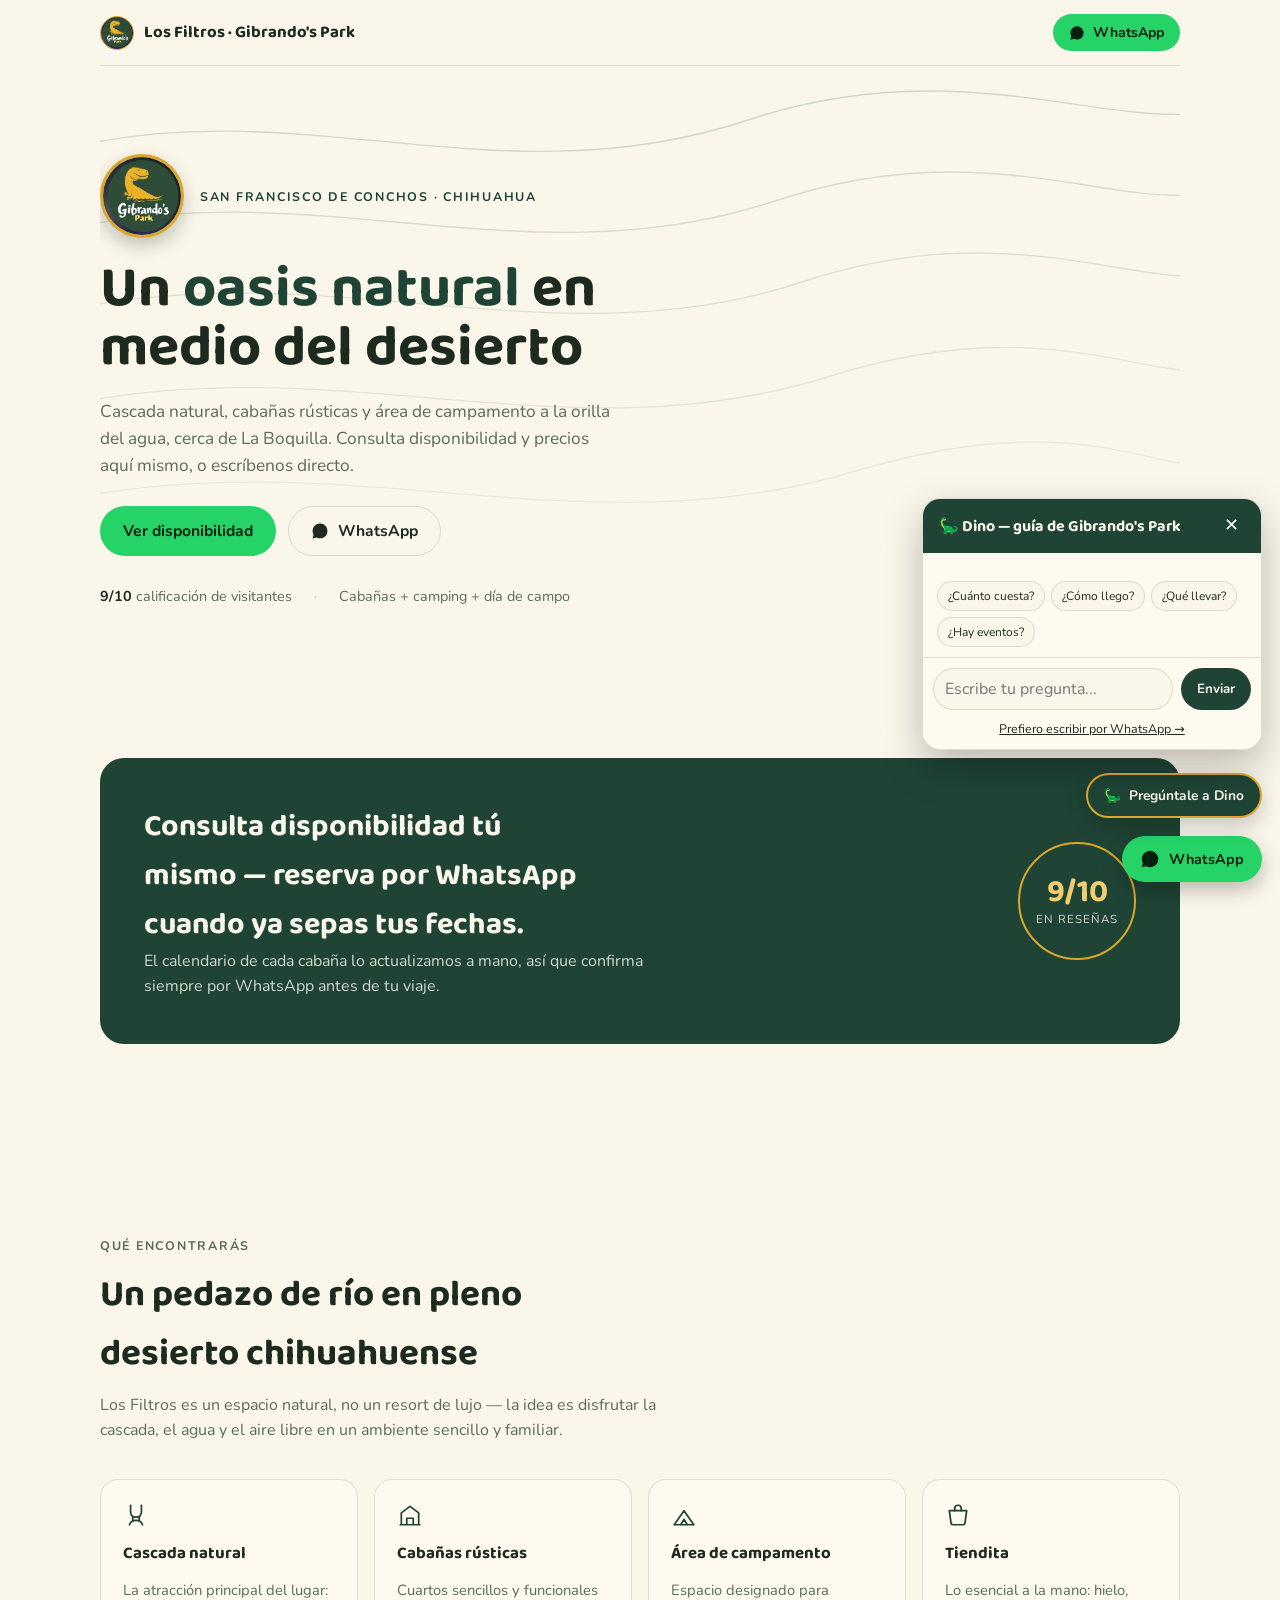
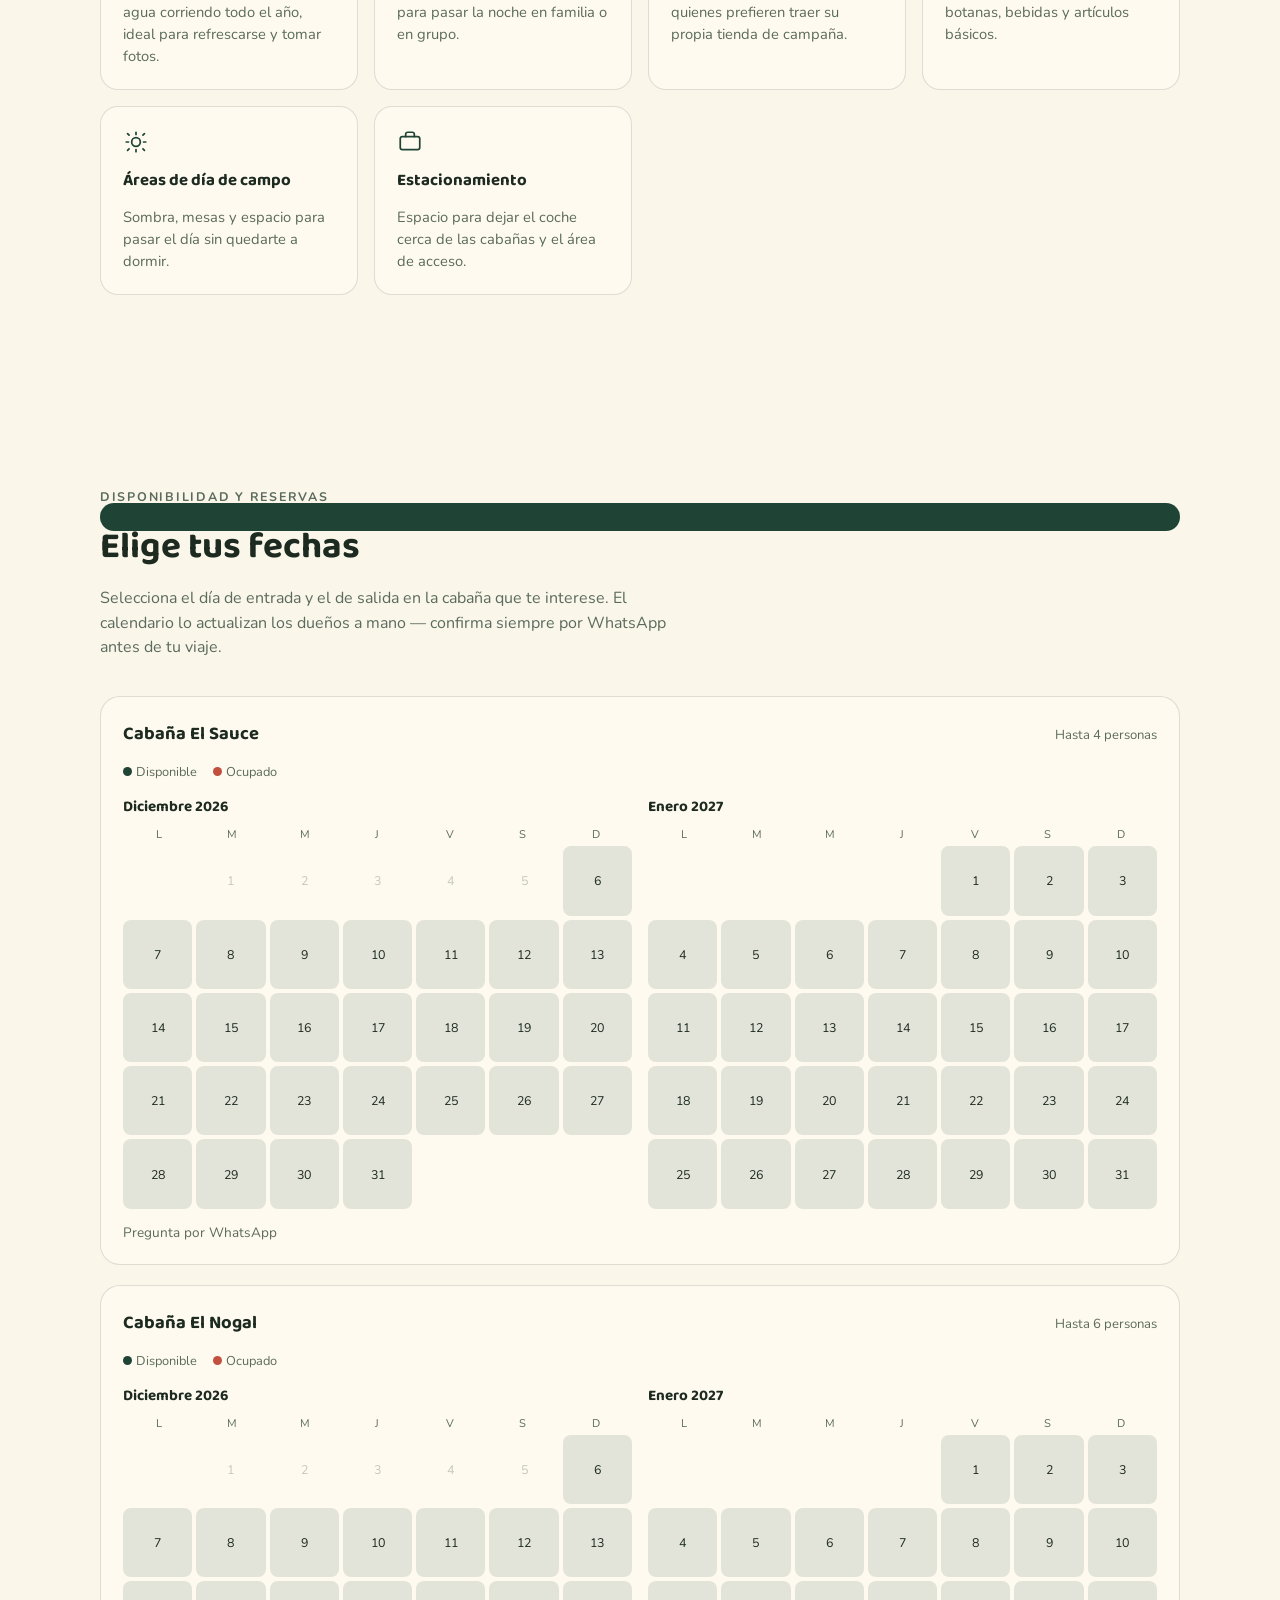
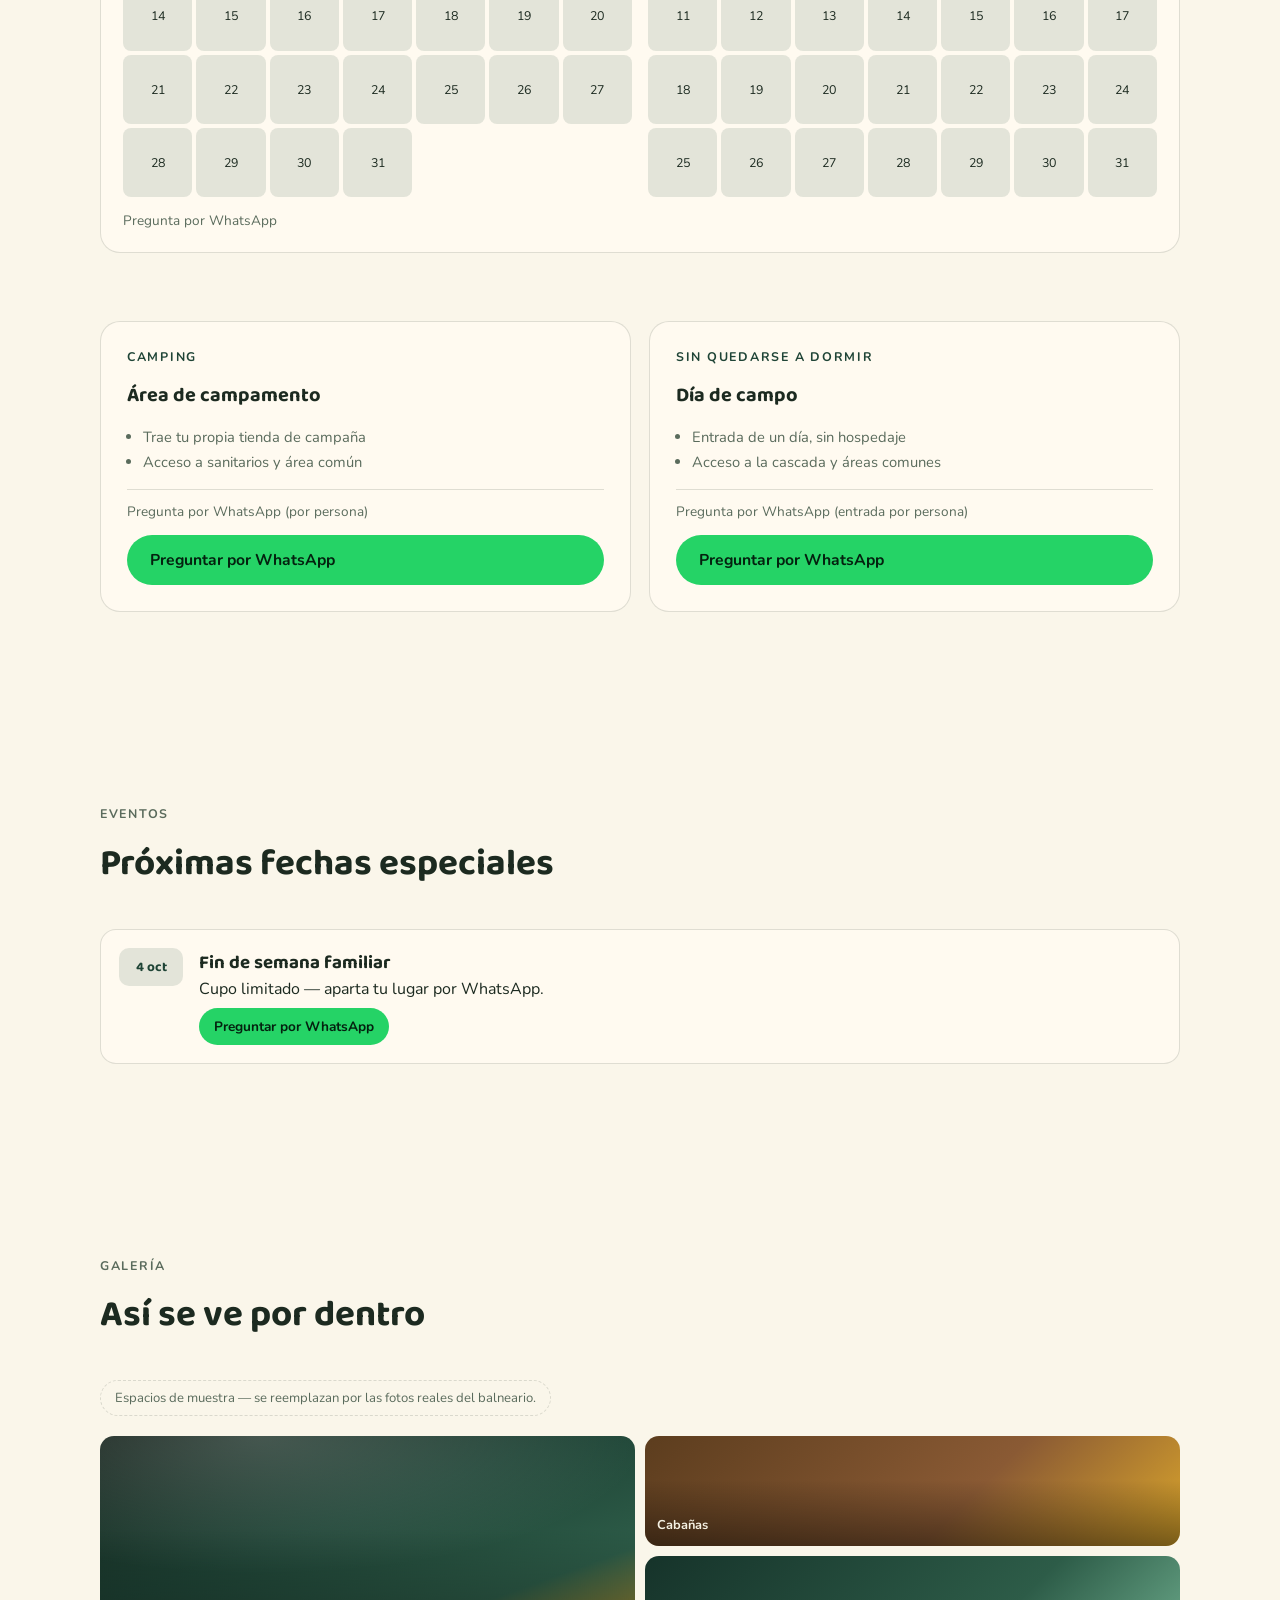
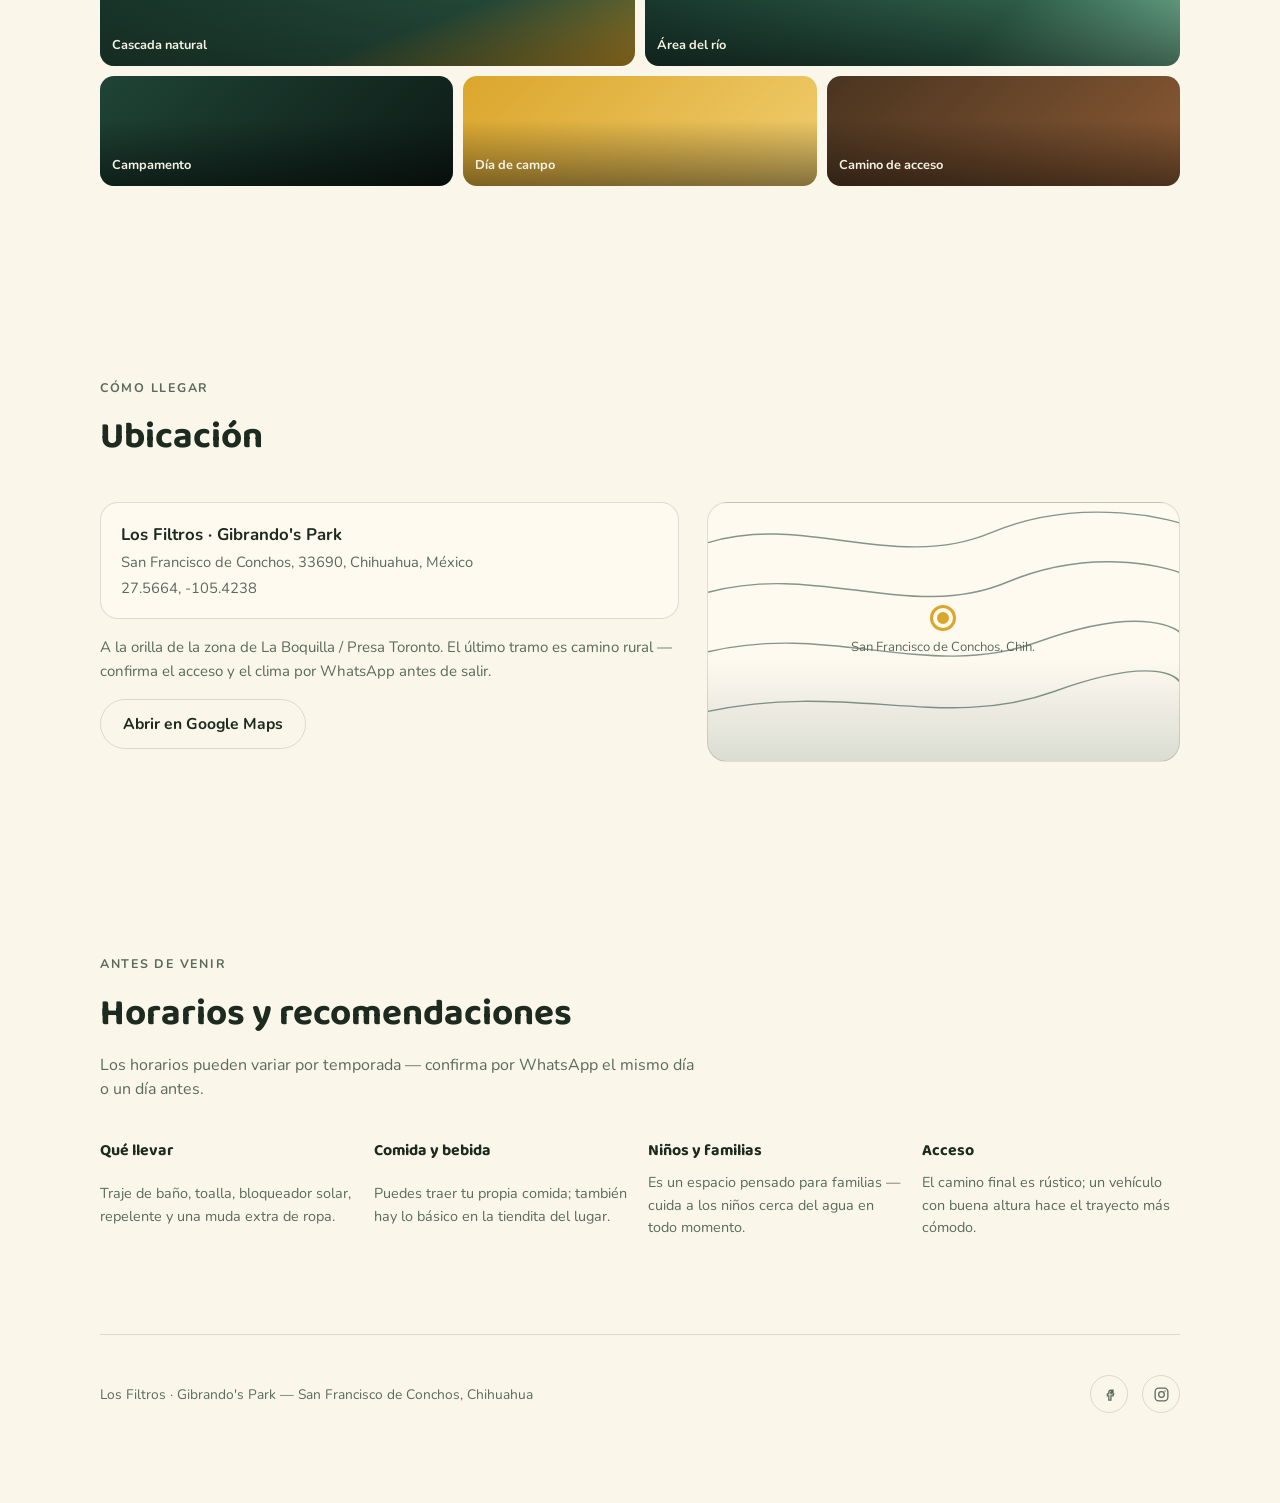
==== index.html @ 577d04b2 "Sitio inicial: landing, disponibilidad por calendario, precios/eventos editables y asistente Dino Co" ====
<!doctype html>
<html lang="es">
<head>
<meta charset="utf-8">
<meta name="viewport" content="width=device-width, initial-scale=1">
<title>Los Filtros Gibrando's Park</title>
<meta name="description" content="Cascada natural, cabañas y camping en San Francisco de Conchos, Chihuahua. Consulta disponibilidad y reserva por WhatsApp.">
<link rel="preconnect" href="https://fonts.googleapis.com">
<link rel="preconnect" href="https://fonts.gstatic.com" crossorigin>
<link rel="stylesheet" href="https://fonts.googleapis.com/css2?family=Baloo+2:wght@500;600;700;800&family=Nunito:ital,wght@0,400;0,500;0,600;0,700;0,800;1,500&display=swap">
<link rel="stylesheet" href="styles.css">
<link rel="icon" href="logo.png">
</head>
<body>

<nav class="nav container">
  <div class="brand">
    <img class="brand-logo" src="logo.png" alt="Gibrando's Park" width="34" height="34">
    Los Filtros · Gibrando's Park
  </div>
  <a class="nav-cta" target="_blank" rel="noopener" data-whats-default="Hola, vi su página y quiero información sobre Los Filtros Gibrando's Park." href="#">
    <svg width="16" height="16" viewBox="0 0 24 24" fill="currentColor"><path d="M12.04 2C6.58 2 2.13 6.45 2.13 11.91c0 1.75.46 3.39 1.26 4.81L2 22l5.42-1.36a9.9 9.9 0 0 0 4.62 1.14h.01c5.46 0 9.9-4.45 9.9-9.91C21.96 6.45 17.5 2 12.04 2z"/></svg>
    WhatsApp
  </a>
</nav>

<header class="hero container">
  <svg class="topo" viewBox="0 0 800 420" preserveAspectRatio="none">
    <g fill="none" stroke="var(--accent)" stroke-width="1">
      <path d="M-20 60 C 150 20, 300 100, 480 40 S 780 70, 860 20" opacity=".35"/>
      <path d="M-20 120 C 160 80, 320 160, 500 100 S 780 130, 860 80" opacity=".3"/>
      <path d="M-20 180 C 170 140, 340 220, 520 160 S 800 190, 860 140" opacity=".25"/>
      <path d="M-20 250 C 180 210, 350 290, 540 230 S 800 260, 860 210" opacity=".2"/>
      <path d="M-20 320 C 190 280, 360 360, 560 300 S 800 330, 860 280" opacity=".15"/>
    </g>
  </svg>
  <div class="hero-inner">
    <div class="hero-top">
      <img class="hero-logo" src="logo.png" alt="Logo de Gibrando's Park" width="84" height="84">
      <p class="eyebrow">San Francisco de Conchos · Chihuahua</p>
    </div>
    <h1>Un <em>oasis natural</em> en medio del desierto</h1>
    <p class="lede">Cascada natural, cabañas rústicas y área de campamento a la orilla del agua, cerca de La Boquilla. Consulta disponibilidad y precios aquí mismo, o escríbenos directo.</p>
    <div class="hero-actions">
      <a class="btn btn-whats" href="#hospedaje">Ver disponibilidad</a>
      <a class="btn btn-ghost" target="_blank" rel="noopener" data-whats-default="Hola, vi su página y quiero información sobre Los Filtros Gibrando's Park." href="#">
        <svg width="18" height="18" viewBox="0 0 24 24" fill="currentColor"><path d="M12.04 2C6.58 2 2.13 6.45 2.13 11.91c0 1.75.46 3.39 1.26 4.81L2 22l5.42-1.36a9.9 9.9 0 0 0 4.62 1.14h.01c5.46 0 9.9-4.45 9.9-9.91C21.96 6.45 17.5 2 12.04 2z"/></svg>
        WhatsApp
      </a>
    </div>
    <div class="stat-row">
      <span><b>9/10</b> calificación de visitantes</span>
      <span class="stat-dot">·</span>
      <span>Cabañas + camping + día de campo</span>
    </div>
  </div>
</header>

<section class="container" data-reveal>
  <div class="band">
    <div>
      <h2>Consulta disponibilidad tú mismo — reserva por WhatsApp cuando ya sepas tus fechas.</h2>
      <p>El calendario de cada cabaña lo actualizamos a mano, así que confirma siempre por WhatsApp antes de tu viaje.</p>
    </div>
    <div class="band-badge"><div><b>9/10</b><br><span>en reseñas</span></div></div>
  </div>
</section>

<section class="container" id="que-hay" data-reveal>
  <div class="sec-head">
    <p class="eyebrow">Qué encontrarás</p>
    <h2>Un pedazo de río en pleno desierto chihuahuense</h2>
    <p>Los Filtros es un espacio natural, no un resort de lujo — la idea es disfrutar la cascada, el agua y el aire libre en un ambiente sencillo y familiar.</p>
  </div>
  <div class="grid-cards">
    <div class="card"><svg width="26" height="26" viewBox="0 0 24 24" fill="none" stroke="currentColor" stroke-width="1.6" stroke-linecap="round" stroke-linejoin="round"><path d="M7 3v6c0 3 2 5 5 5s5-2 5-5V3"/><path d="M9 14v3M15 14v3M6 21c1-3 3-4 6-4s5 1 6 4"/></svg><h3>Cascada natural</h3><p>La atracción principal del lugar: agua corriendo todo el año, ideal para refrescarse y tomar fotos.</p></div>
    <div class="card"><svg width="26" height="26" viewBox="0 0 24 24" fill="none" stroke="currentColor" stroke-width="1.6" stroke-linecap="round" stroke-linejoin="round"><path d="M3 21h18M4 21V10l8-6 8 6v11M9 21v-6h6v6"/></svg><h3>Cabañas rústicas</h3><p>Cuartos sencillos y funcionales para pasar la noche en familia o en grupo.</p></div>
    <div class="card"><svg width="26" height="26" viewBox="0 0 24 24" fill="none" stroke="currentColor" stroke-width="1.6" stroke-linecap="round" stroke-linejoin="round"><path d="M3 21l9-13 9 13M3 21h18M9 21l3-5 3 5"/></svg><h3>Área de campamento</h3><p>Espacio designado para quienes prefieren traer su propia tienda de campaña.</p></div>
    <div class="card"><svg width="26" height="26" viewBox="0 0 24 24" fill="none" stroke="currentColor" stroke-width="1.6" stroke-linecap="round" stroke-linejoin="round"><path d="M4 8h16l-1.5 11a2 2 0 0 1-2 2H7.5a2 2 0 0 1-2-2L4 8Z"/><path d="M9 8V6a3 3 0 0 1 6 0v2"/></svg><h3>Tiendita</h3><p>Lo esencial a la mano: hielo, botanas, bebidas y artículos básicos.</p></div>
    <div class="card"><svg width="26" height="26" viewBox="0 0 24 24" fill="none" stroke="currentColor" stroke-width="1.6" stroke-linecap="round" stroke-linejoin="round"><circle cx="12" cy="12" r="4"/><path d="M12 3v2M12 19v2M4.2 4.2l1.4 1.4M18.4 18.4l1.4 1.4M3 12h2M19 12h2M4.2 19.8l1.4-1.4M18.4 5.6l1.4-1.4"/></svg><h3>Áreas de día de campo</h3><p>Sombra, mesas y espacio para pasar el día sin quedarte a dormir.</p></div>
    <div class="card"><svg width="26" height="26" viewBox="0 0 24 24" fill="none" stroke="currentColor" stroke-width="1.6" stroke-linecap="round" stroke-linejoin="round"><rect x="3" y="7" width="18" height="12" rx="2"/><path d="M8 7V5a2 2 0 0 1 2-2h4a2 2 0 0 1 2 2v2"/></svg><h3>Estacionamiento</h3><p>Espacio para dejar el coche cerca de las cabañas y el área de acceso.</p></div>
  </div>
</section>

<section class="container" id="hospedaje" data-reveal>
  <div class="sec-head">
    <p class="eyebrow">Disponibilidad y reservas</p>
    <h2>Elige tus fechas</h2>
    <p>Selecciona el día de entrada y el de salida en la cabaña que te interese. El calendario lo actualizan los dueños a mano — confirma siempre por WhatsApp antes de tu viaje.</p>
  </div>
  <div class="cabins-grid" id="cabins-root"><p class="events-empty">Cargando disponibilidad…</p></div>
  <div class="selection-bar" id="selection-bar" hidden></div>
  <div class="plans" style="margin-top:24px">
    <div class="plan">
      <p class="eyebrow">Camping</p><h3>Área de campamento</h3>
      <ul><li>Trae tu propia tienda de campaña</li><li>Acceso a sanitarios y área común</li></ul>
      <p class="price-note" id="camping-price">Pregunta por WhatsApp</p>
      <a class="btn btn-whats" id="camping-whats" target="_blank" rel="noopener" href="#">Preguntar por WhatsApp</a>
    </div>
    <div class="plan">
      <p class="eyebrow">Sin quedarse a dormir</p><h3>Día de campo</h3>
      <ul><li>Entrada de un día, sin hospedaje</li><li>Acceso a la cascada y áreas comunes</li></ul>
      <p class="price-note" id="dia-price">Pregunta por WhatsApp</p>
      <a class="btn btn-whats" id="dia-whats" target="_blank" rel="noopener" href="#">Preguntar por WhatsApp</a>
    </div>
  </div>
</section>

<section class="container" id="eventos" data-reveal>
  <div class="sec-head"><p class="eyebrow">Eventos</p><h2>Próximas fechas especiales</h2></div>
  <div class="events-list" id="events-root"></div>
</section>

<section class="container" id="galeria" data-reveal>
  <div class="sec-head"><p class="eyebrow">Galería</p><h2>Así se ve por dentro</h2></div>
  <p class="gallery-note">Espacios de muestra — se reemplazan por las fotos reales del balneario.</p>
  <div class="gallery">
    <div class="tile g1"><span>Cascada natural</span></div>
    <div class="tile g2"><span>Cabañas</span></div>
    <div class="tile g3"><span>Área del río</span></div>
    <div class="tile g4"><span>Campamento</span></div>
    <div class="tile g5"><span>Día de campo</span></div>
    <div class="tile g6"><span>Camino de acceso</span></div>
  </div>
</section>

<section class="container" id="llegar" data-reveal>
  <div class="sec-head"><p class="eyebrow">Cómo llegar</p><h2>Ubicación</h2></div>
  <div class="llegar">
    <div class="llegar-info">
      <div class="addr">
        <b>Los Filtros · Gibrando's Park</b>
        <span>San Francisco de Conchos, 33690, Chihuahua, México</span>
        <span>27.5664, -105.4238</span>
      </div>
      <p style="color:var(--ink-soft); line-height:1.6; font-size:.94rem;">A la orilla de la zona de La Boquilla / Presa Toronto. El último tramo es camino rural — confirma el acceso y el clima por WhatsApp antes de salir.</p>
      <a class="btn btn-ghost" style="justify-self:start;" target="_blank" rel="noopener" href="https://www.google.com/maps/place/Los+Filtros+Gibrando's+Park/@27.5664262,-105.4263572,17z/data=!3m1!4b1!4m6!3m5!1s0x8694c77ac877fc2d:0x63804036c4ee2f8c!8m2!3d27.5664215!4d-105.4237823">Abrir en Google Maps</a>
    </div>
    <div class="map-frame">
      <svg viewBox="0 0 300 260" preserveAspectRatio="none"><g fill="none" stroke="var(--accent)" stroke-width="1.4">
        <path d="M0 40 C 60 10, 120 70, 180 30 S 300 20, 300 20"/><path d="M0 90 C 70 60, 130 120, 190 80 S 300 70, 300 70"/>
        <path d="M0 150 C 80 120, 140 180, 210 140 S 300 130, 300 130"/><path d="M0 210 C 90 180, 150 230, 220 190 S 300 180, 300 180"/>
      </g></svg>
      <div class="pin"><div class="pin-dot"></div><span style="font-size:.82rem; color:var(--ink-soft);">San Francisco de Conchos, Chih.</span></div>
    </div>
  </div>
</section>

<section class="container" id="horarios" data-reveal>
  <div class="sec-head"><p class="eyebrow">Antes de venir</p><h2>Horarios y recomendaciones</h2><p>Los horarios pueden variar por temporada — confirma por WhatsApp el mismo día o un día antes.</p></div>
  <div class="rules">
    <div class="rule"><h3>Qué llevar</h3><p>Traje de baño, toalla, bloqueador solar, repelente y una muda extra de ropa.</p></div>
    <div class="rule"><h3>Comida y bebida</h3><p>Puedes traer tu propia comida; también hay lo básico en la tiendita del lugar.</p></div>
    <div class="rule"><h3>Niños y familias</h3><p>Es un espacio pensado para familias — cuida a los niños cerca del agua en todo momento.</p></div>
    <div class="rule"><h3>Acceso</h3><p>El camino final es rústico; un vehículo con buena altura hace el trayecto más cómodo.</p></div>
  </div>
</section>

<footer class="container">
  <span>Los Filtros · Gibrando's Park — San Francisco de Conchos, Chihuahua</span>
  <div class="social">
    <a href="https://www.facebook.com/p/Los-Filtros-Gibrandos-Park-61568561129771/" target="_blank" rel="noopener" aria-label="Facebook"><svg width="17" height="17" viewBox="0 0 24 24" fill="none" stroke="currentColor" stroke-width="1.8"><path d="M14 9h3V6h-3c-1.7 0-3 1.3-3 3v2H9v3h2v6h3v-6h3l1-3h-4v-2c0-.6.4-1 1-1Z"/></svg></a>
    <a href="https://www.instagram.com/explore/locations/468517866347408/los-filtros-gibrandos-park/" target="_blank" rel="noopener" aria-label="Instagram"><svg width="17" height="17" viewBox="0 0 24 24" fill="none" stroke="currentColor" stroke-width="1.8"><rect x="3" y="3" width="18" height="18" rx="5"/><circle cx="12" cy="12" r="4"/><circle cx="17" cy="7" r="1" fill="currentColor" stroke="none"/></svg></a>
  </div>
</footer>

<a class="float-whats" target="_blank" rel="noopener" data-whats-default="Hola, vi su página y quiero información sobre Los Filtros Gibrando's Park." href="#">
  <svg width="20" height="20" viewBox="0 0 24 24" fill="currentColor"><path d="M12.04 2C6.58 2 2.13 6.45 2.13 11.91c0 1.75.46 3.39 1.26 4.81L2 22l5.42-1.36a9.9 9.9 0 0 0 4.62 1.14h.01c5.46 0 9.9-4.45 9.9-9.91C21.96 6.45 17.5 2 12.04 2z"/></svg>
  <span>WhatsApp</span>
</a>
<button type="button" class="chat-fab" id="dino-fab">🦕 <span>Pregúntale a Dino</span></button>
<div class="chat-panel" id="chat-panel" hidden>
  <div class="chat-head"><span>🦕 Dino — guía de Gibrando's Park</span><button type="button" id="chat-close">✕</button></div>
  <div id="chat-body"></div>
  <div class="chat-quick" id="chat-quick"></div>
  <div class="chat-input-row"><input id="chat-input" type="text" placeholder="Escribe tu pregunta..."><button type="button" id="chat-send">Enviar</button></div>
  <div class="chat-foot-link"><a id="chat-whats" target="_blank" rel="noopener" href="#">Prefiero escribir por WhatsApp →</a></div>
</div>

<script src="common.js"></script>
<script src="site.js"></script>
</body>
</html>
---- styles.css ----
:root{
  --bosque:#1f4436;
  --bosque-2:#2d5c48;
  --bosque-deep:#122019;
  --dorado:#dba62c;
  --dorado-2:#f0cd6e;
  --crema:#faf6ea;
  --crema-2:#f1e6c8;
  --whats:#25d366;
  --peligro:#c1503f;

  --bg: var(--crema);
  --surface: #fffaf0;
  --ink: #1c2a20;
  --ink-soft: #5a6b5c;
  --line: rgba(28,42,32,0.14);
  --accent: var(--bosque);
  --band-ink: var(--crema);
}
@media (prefers-color-scheme: dark){
  :root:not([data-theme="light"]){
    --bg: var(--bosque-deep); --surface:#1b3327;
    --ink:#f6f1dd; --ink-soft:#b9c9b8; --line: rgba(246,241,221,0.14);
    --accent: var(--dorado); --band-ink: var(--crema);
  }
}
:root[data-theme="dark"]{
  --bg: var(--bosque-deep); --surface:#1b3327;
  --ink:#f6f1dd; --ink-soft:#b9c9b8; --line: rgba(246,241,221,0.14);
  --accent: var(--dorado); --band-ink: var(--crema);
}

*{box-sizing:border-box;}
html{scroll-behavior:smooth;}
body{
  margin:0; background:var(--bg); color:var(--ink);
  font-family:'Nunito',system-ui,-apple-system,'Segoe UI',sans-serif;
  -webkit-font-smoothing:antialiased;
  padding-inline: max(16px, calc((100vw - 1080px)/2));
}
h1,h2,h3{ font-family:'Baloo 2',system-ui,sans-serif; text-wrap:balance; margin:0; }
p{ margin:0; }
a{ color:inherit; }
button{ font-family:inherit; }
.container{ max-width:1080px; margin-inline:auto; }
.eyebrow{ font-size:.78rem; font-weight:700; letter-spacing:.14em; text-transform:uppercase; color:var(--accent); }
section{ padding-block: clamp(48px, 8vw, 96px); }

.nav{
  position:sticky; top:0; z-index:40;
  display:flex; align-items:center; justify-content:space-between; gap:12px;
  padding-block:14px;
  background:color-mix(in srgb, var(--bg) 88%, transparent);
  backdrop-filter:blur(8px);
  border-bottom:1px solid var(--line);
}
.brand{ display:flex; align-items:center; gap:10px; font-family:'Baloo 2',sans-serif; font-weight:700; font-size:1.05rem; }
.brand-logo{ width:34px; height:34px; border-radius:50%; object-fit:cover; flex:none; border:1.5px solid var(--dorado); }
.hero-logo{ width:clamp(64px,7vw,84px); height:clamp(64px,7vw,84px); border-radius:50%; object-fit:cover; border:3px solid var(--dorado); box-shadow:0 8px 18px rgba(18,32,25,.24); }
.nav-cta{ display:inline-flex; align-items:center; gap:8px; background:var(--whats); color:#04210f; font-weight:700; font-size:.88rem; padding:9px 16px; border-radius:100px; text-decoration:none; white-space:nowrap; }

.hero{ position:relative; padding-block: clamp(40px,9vw,88px) clamp(32px,6vw,56px); overflow:hidden; border-radius:0 0 28px 28px; }
.topo{ position:absolute; inset:0; opacity:.5; pointer-events:none; }
.hero-inner{ position:relative; display:grid; gap:22px; max-width:640px; }
.hero-top{ display:flex; align-items:center; gap:16px; }
.hero h1{ font-size:clamp(2.3rem, 6vw, 3.6rem); line-height:1.02; color:var(--ink); }
.hero h1 em{ font-style:normal; color:var(--accent); }
.hero p.lede{ font-size:1.08rem; color:var(--ink-soft); max-width:52ch; line-height:1.55; }
.hero-actions{ display:flex; flex-wrap:wrap; gap:12px; margin-top:4px; }
.btn{ display:inline-flex; align-items:center; gap:9px; padding:13px 22px; border-radius:100px; font-weight:700; font-size:.98rem; text-decoration:none; border:1px solid transparent; cursor:pointer; }
.btn-whats{ background:var(--whats); color:#04210f; }
.btn-ghost{ background:transparent; border-color:var(--line); color:var(--ink); }
.btn-sm{ padding:8px 14px; font-size:.85rem; }
.btn svg{ flex:none; }
.stat-row{ display:flex; flex-wrap:wrap; gap:22px; margin-top:8px; font-size:.9rem; color:var(--ink-soft); }
.stat-row b{ color:var(--ink); font-variant-numeric:tabular-nums; }
.stat-dot{ opacity:.5; }

.band{ background:var(--bosque); color:var(--band-ink); border-radius:24px; padding:clamp(28px,5vw,44px); display:grid; gap:18px; grid-template-columns:1.3fr 1fr; align-items:center; }
.band h2{ font-size:clamp(1.4rem,3vw,1.9rem); color:var(--band-ink); }
.band p{ color:color-mix(in srgb, var(--band-ink) 82%, transparent); line-height:1.6; }
.band-badge{ justify-self:end; display:grid; place-items:center; width:118px; height:118px; border-radius:50%; border:2px solid var(--dorado); text-align:center; line-height:1.1; }
.band-badge b{ font-size:2rem; font-family:'Baloo 2',sans-serif; color:var(--dorado-2); }
.band-badge span{ font-size:.72rem; letter-spacing:.08em; text-transform:uppercase; opacity:.85; }
@media (max-width:720px){ .band{ grid-template-columns:1fr; } .band-badge{ justify-self:start; } }

.sec-head{ display:grid; gap:10px; margin-bottom:clamp(24px,4vw,36px); max-width:60ch; }
.sec-head h2{ font-size:clamp(1.6rem,3.4vw,2.3rem); }
.sec-head p{ color:var(--ink-soft); line-height:1.55; }

.grid-cards{ display:grid; grid-template-columns:repeat(auto-fit,minmax(230px,1fr)); gap:16px; }
.card{ background:var(--surface); border:1px solid var(--line); border-radius:18px; padding:22px; display:grid; gap:12px; align-content:start; }
.card svg{ color:var(--accent); }
.card h3{ font-size:1.05rem; }
.card p{ color:var(--ink-soft); font-size:.92rem; line-height:1.5; }

.gallery-note{ display:inline-flex; align-items:center; gap:8px; font-size:.82rem; color:var(--ink-soft); border:1px dashed var(--line); padding:8px 14px; border-radius:100px; margin-bottom:20px; }
.gallery{ display:grid; grid-template-columns:repeat(6,1fr); grid-auto-rows:110px; gap:10px; }
.tile{ position:relative; border-radius:14px; overflow:hidden; display:flex; align-items:flex-end; padding:12px; color:#f5f1e3; font-size:.8rem; font-weight:700; }
.tile::after{ content:""; position:absolute; inset:0; background:linear-gradient(to top, rgba(0,0,0,.45), transparent 60%); }
.tile span{ position:relative; z-index:1; }
.tile.g1{ grid-column:span 3; grid-row:span 2; background: radial-gradient(120% 100% at 30% 0%, rgba(255,255,255,.2), transparent 60%), linear-gradient(160deg,#122019,#1f4436 40%,#2d5c48 72%,#dba62c); }
.tile.g2{ grid-column:span 3; grid-row:span 1; background:linear-gradient(135deg,#5c3d1e,#8a5a34 60%,#dba62c); }
.tile.g3{ grid-column:span 3; grid-row:span 1; background:linear-gradient(135deg,#16332a,#2d5c48 65%,#6fae8e); }
.tile.g4{ grid-column:span 2; grid-row:span 1; background:linear-gradient(135deg,#1f4436,#0d1a15); }
.tile.g5{ grid-column:span 2; grid-row:span 1; background:linear-gradient(135deg,#dba62c,#f0cd6e); }
.tile.g6{ grid-column:span 2; grid-row:span 1; background:linear-gradient(135deg,#4a3420,#8a5a34); }
@media (max-width:720px){ .gallery{ grid-template-columns:repeat(2,1fr); grid-auto-rows:120px; } .tile.g1{ grid-column:span 2; grid-row:span 2; } .tile.g2,.tile.g3,.tile.g4,.tile.g5,.tile.g6{ grid-column:span 1; grid-row:span 1; } }

.plans{ display:grid; grid-template-columns:repeat(auto-fit,minmax(250px,1fr)); gap:18px; }
.plan{ background:var(--surface); border:1px solid var(--line); border-radius:20px; padding:26px; display:grid; gap:14px; align-content:start; }
.plan h3{ font-size:1.25rem; }
.plan ul{ margin:0; padding-left:1.1em; color:var(--ink-soft); font-size:.92rem; line-height:1.7; }
.plan .price-note{ font-size:.85rem; color:var(--ink-soft); border-top:1px solid var(--line); padding-top:12px; }

.cabins-grid{ display:grid; gap:20px; }
.cabin-card{ background:var(--surface); border:1px solid var(--line); border-radius:20px; padding:22px; display:grid; gap:14px; }
.cabin-head{ display:flex; justify-content:space-between; align-items:baseline; gap:10px; flex-wrap:wrap; }
.cabin-head h3{ font-size:1.15rem; }
.cabin-cap{ font-size:.82rem; color:var(--ink-soft); }
.cal-legend{ display:flex; gap:16px; font-size:.8rem; color:var(--ink-soft); align-items:center; }
.dot{ display:inline-block; width:9px; height:9px; border-radius:50%; margin-right:4px; }
.dot-free{ background:var(--accent); }
.dot-blocked{ background:var(--peligro); }
.cal-two-months{ display:grid; grid-template-columns:1fr 1fr; gap:16px; }
@media (max-width:560px){ .cal-two-months{ grid-template-columns:1fr; } }
.cal-month-head{ font-family:'Baloo 2',sans-serif; font-weight:700; font-size:.95rem; margin-bottom:8px; text-transform:capitalize; }
.cal-weekdays{ display:grid; grid-template-columns:repeat(7,1fr); font-size:.7rem; color:var(--ink-soft); text-align:center; margin-bottom:4px; }
.cal-grid{ display:grid; grid-template-columns:repeat(7,1fr); gap:4px; }
.cal-day{ aspect-ratio:1; border-radius:8px; border:1px solid transparent; background:none; font:inherit; font-size:.78rem; cursor:pointer; color:var(--ink); }
.cal-day--empty{ visibility:hidden; cursor:default; }
.cal-day--past{ color:var(--ink-soft); opacity:.35; cursor:default; }
.cal-day--free{ background:color-mix(in srgb, var(--accent) 12%, transparent); }
.cal-day--free:hover{ background:color-mix(in srgb, var(--accent) 22%, transparent); }
.cal-day--blocked{ background:color-mix(in srgb, var(--peligro) 16%, transparent); color:var(--peligro); cursor:not-allowed; }
.cal-day--sel{ background:var(--accent); color:var(--band-ink); font-weight:700; }
.editing .cal-day--free, .editing .cal-day--blocked{ outline:1px dashed var(--dorado); }
.price-note{ font-size:.85rem; color:var(--ink-soft); }

.selection-bar{ position:sticky; bottom:12px; margin-top:16px; background:var(--bosque); color:var(--crema); border-radius:16px; padding:14px 18px; display:flex; flex-wrap:wrap; gap:12px; align-items:center; justify-content:space-between; }

.events-list{ display:grid; gap:14px; }
.event-card{ display:flex; gap:16px; background:var(--surface); border:1px solid var(--line); border-radius:16px; padding:18px; align-items:flex-start; }
.event-date{ flex:none; width:64px; text-align:center; font-family:'Baloo 2',sans-serif; font-weight:700; color:var(--accent); background:color-mix(in srgb, var(--accent) 12%, transparent); border-radius:10px; padding:8px 4px; font-size:.85rem; }
.events-empty{ color:var(--ink-soft); }

.llegar{ display:grid; grid-template-columns:1.1fr .9fr; gap:28px; align-items:stretch; }
.llegar-info{ display:grid; gap:16px; align-content:start; }
.addr{ background:var(--surface); border:1px solid var(--line); border-radius:18px; padding:20px; display:grid; gap:6px; }
.addr b{ font-size:1.05rem; }
.addr span{ color:var(--ink-soft); font-size:.92rem; font-variant-numeric:tabular-nums; }
.map-frame{ border-radius:20px; border:1px solid var(--line); background: linear-gradient(180deg, transparent 60%, rgba(31,68,54,.16)), var(--surface); min-height:260px; position:relative; overflow:hidden; display:grid; place-items:center; }
.map-frame svg{ position:absolute; inset:0; width:100%; height:100%; opacity:.55; }
.pin{ position:relative; display:grid; place-items:center; gap:10px; text-align:center; }
.pin-dot{ width:20px; height:20px; border-radius:50%; background:var(--dorado); border:4px solid var(--surface); box-shadow:0 0 0 3px var(--dorado); }
@media (max-width:820px){ .llegar{ grid-template-columns:1fr; } }

.rules{ display:grid; grid-template-columns:repeat(auto-fit,minmax(220px,1fr)); gap:16px; }
.rule{ display:grid; gap:8px; }
.rule h3{ font-size:1rem; }
.rule p{ color:var(--ink-soft); font-size:.9rem; line-height:1.55; }

footer{ padding-block:40px 90px; border-top:1px solid var(--line); display:flex; flex-wrap:wrap; gap:18px; justify-content:space-between; align-items:center; color:var(--ink-soft); font-size:.86rem; }
.social{ display:flex; gap:14px; align-items:center; }
.social a{ display:inline-flex; align-items:center; justify-content:center; width:38px; height:38px; border-radius:50%; border:1px solid var(--line); text-decoration:none; }

.float-whats{ position:fixed; right:18px; bottom:18px; z-index:50; display:inline-flex; align-items:center; gap:9px; background:var(--whats); color:#04210f; padding:13px 18px; border-radius:100px; font-weight:700; font-size:.9rem; text-decoration:none; box-shadow:0 8px 20px rgba(0,0,0,.25); }
@media (max-width:520px){ .float-whats span{ display:none; } .float-whats{ padding:14px; } }

.chat-fab{ position:fixed; right:18px; bottom:82px; z-index:50; background:var(--bosque); color:var(--crema); border:2px solid var(--dorado); border-radius:100px; padding:11px 16px; font-weight:700; font-size:.86rem; display:inline-flex; align-items:center; gap:8px; cursor:pointer; box-shadow:0 8px 20px rgba(0,0,0,.2); }
@media (max-width:520px){ .chat-fab span{ display:none; } .chat-fab{ padding:12px; } }
.chat-panel{ position:fixed; right:18px; bottom:150px; z-index:55; width:min(340px,88vw); max-height:min(60vh,520px); background:var(--surface); border:1px solid var(--line); border-radius:18px; box-shadow:0 16px 40px rgba(0,0,0,.25); display:flex; flex-direction:column; overflow:hidden; }
.chat-head{ background:var(--bosque); color:var(--crema); padding:12px 16px; display:flex; justify-content:space-between; align-items:center; font-weight:700; font-family:'Baloo 2',sans-serif; }
.chat-head button{ background:none; border:none; color:var(--crema); font-size:1.1rem; cursor:pointer; }
#chat-body{ flex:1; overflow-y:auto; padding:14px; display:grid; gap:8px; align-content:start; }
.chat-msg{ padding:9px 12px; border-radius:12px; font-size:.86rem; line-height:1.4; max-width:85%; }
.chat-msg--bot{ background:color-mix(in srgb, var(--accent) 10%, transparent); }
.chat-msg--user{ background:var(--dorado); color:#3a2a0d; margin-left:auto; }
.chat-quick{ display:flex; flex-wrap:wrap; gap:6px; padding:0 14px 10px; }
.chat-quick button{ font-size:.75rem; padding:6px 10px; border-radius:100px; border:1px solid var(--line); background:var(--bg); cursor:pointer; color:var(--ink); }
.chat-input-row{ display:flex; gap:8px; padding:10px; border-top:1px solid var(--line); }
.chat-input-row input{ flex:1; font:inherit; padding:9px 11px; border-radius:100px; border:1px solid var(--line); background:var(--bg); color:var(--ink); }
.chat-input-row button{ background:var(--bosque); color:var(--crema); border:none; border-radius:100px; padding:9px 16px; font-weight:700; cursor:pointer; }
.chat-foot-link{ text-align:center; font-size:.78rem; padding:0 14px 12px; }

[data-reveal]{ opacity:1; transform:none; transition:opacity .5s ease, transform .5s ease; }
@media (prefers-reduced-motion:no-preference){ [data-reveal]{ opacity:0; transform:translateY(14px); } [data-reveal].is-in{ opacity:1; transform:none; } }

/* admin.html specific */
.admin-wrap{ max-width:720px; margin:0 auto; padding:32px 16px 80px; display:grid; gap:24px; }
.admin-card{ background:var(--surface); border:1px solid var(--line); border-radius:16px; padding:20px; display:grid; gap:12px; }
.admin-card label{ display:grid; gap:4px; font-size:.85rem; color:var(--ink-soft); }
.admin-card input, .admin-card textarea{ font:inherit; padding:9px 11px; border-radius:10px; border:1px solid var(--line); background:var(--bg); color:var(--ink); width:100%; }
.admin-event-row{ display:grid; grid-template-columns:120px 1fr 1fr auto; gap:6px; align-items:center; }
.admin-event-row button{ border:none; background:none; color:var(--ink-soft); cursor:pointer; font-size:1rem; }
.admin-actions{ display:flex; gap:10px; flex-wrap:wrap; }
.json-out{ width:100%; min-height:220px; font-family:ui-monospace,monospace; font-size:.78rem; }
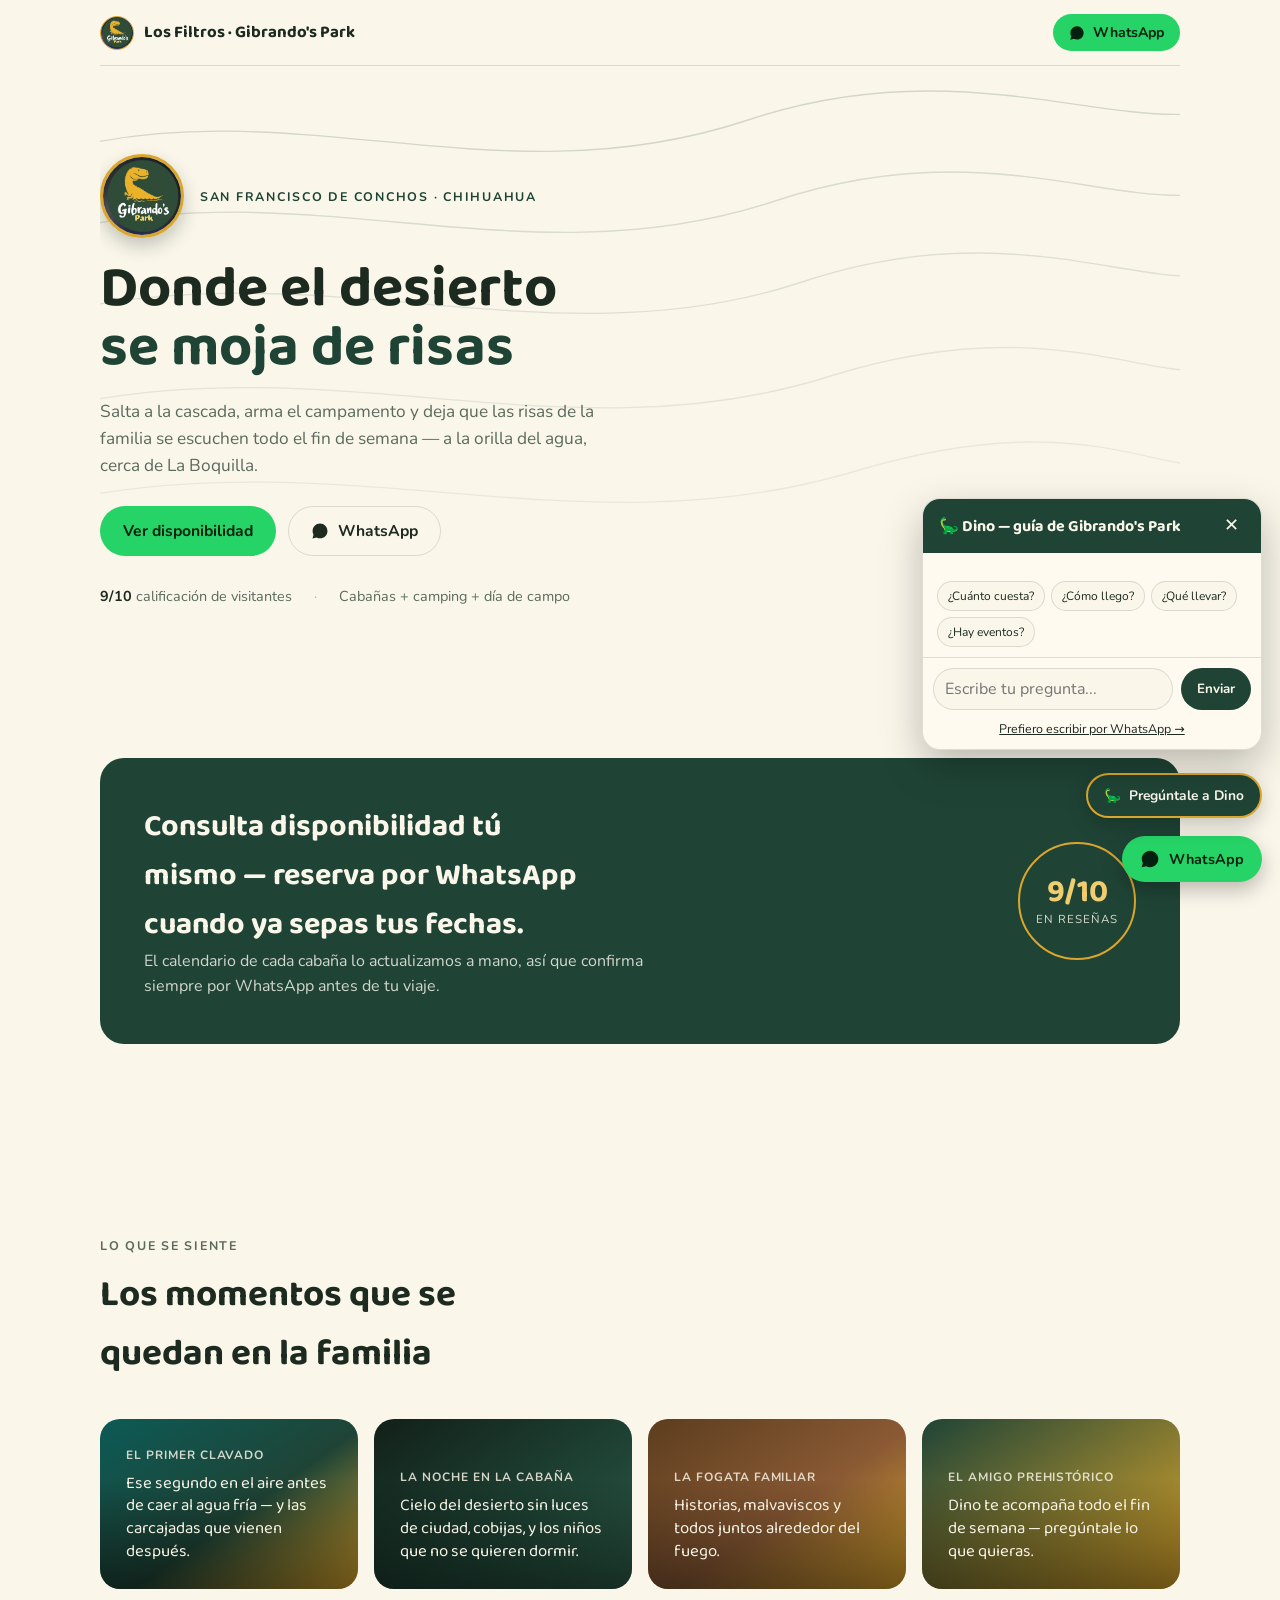
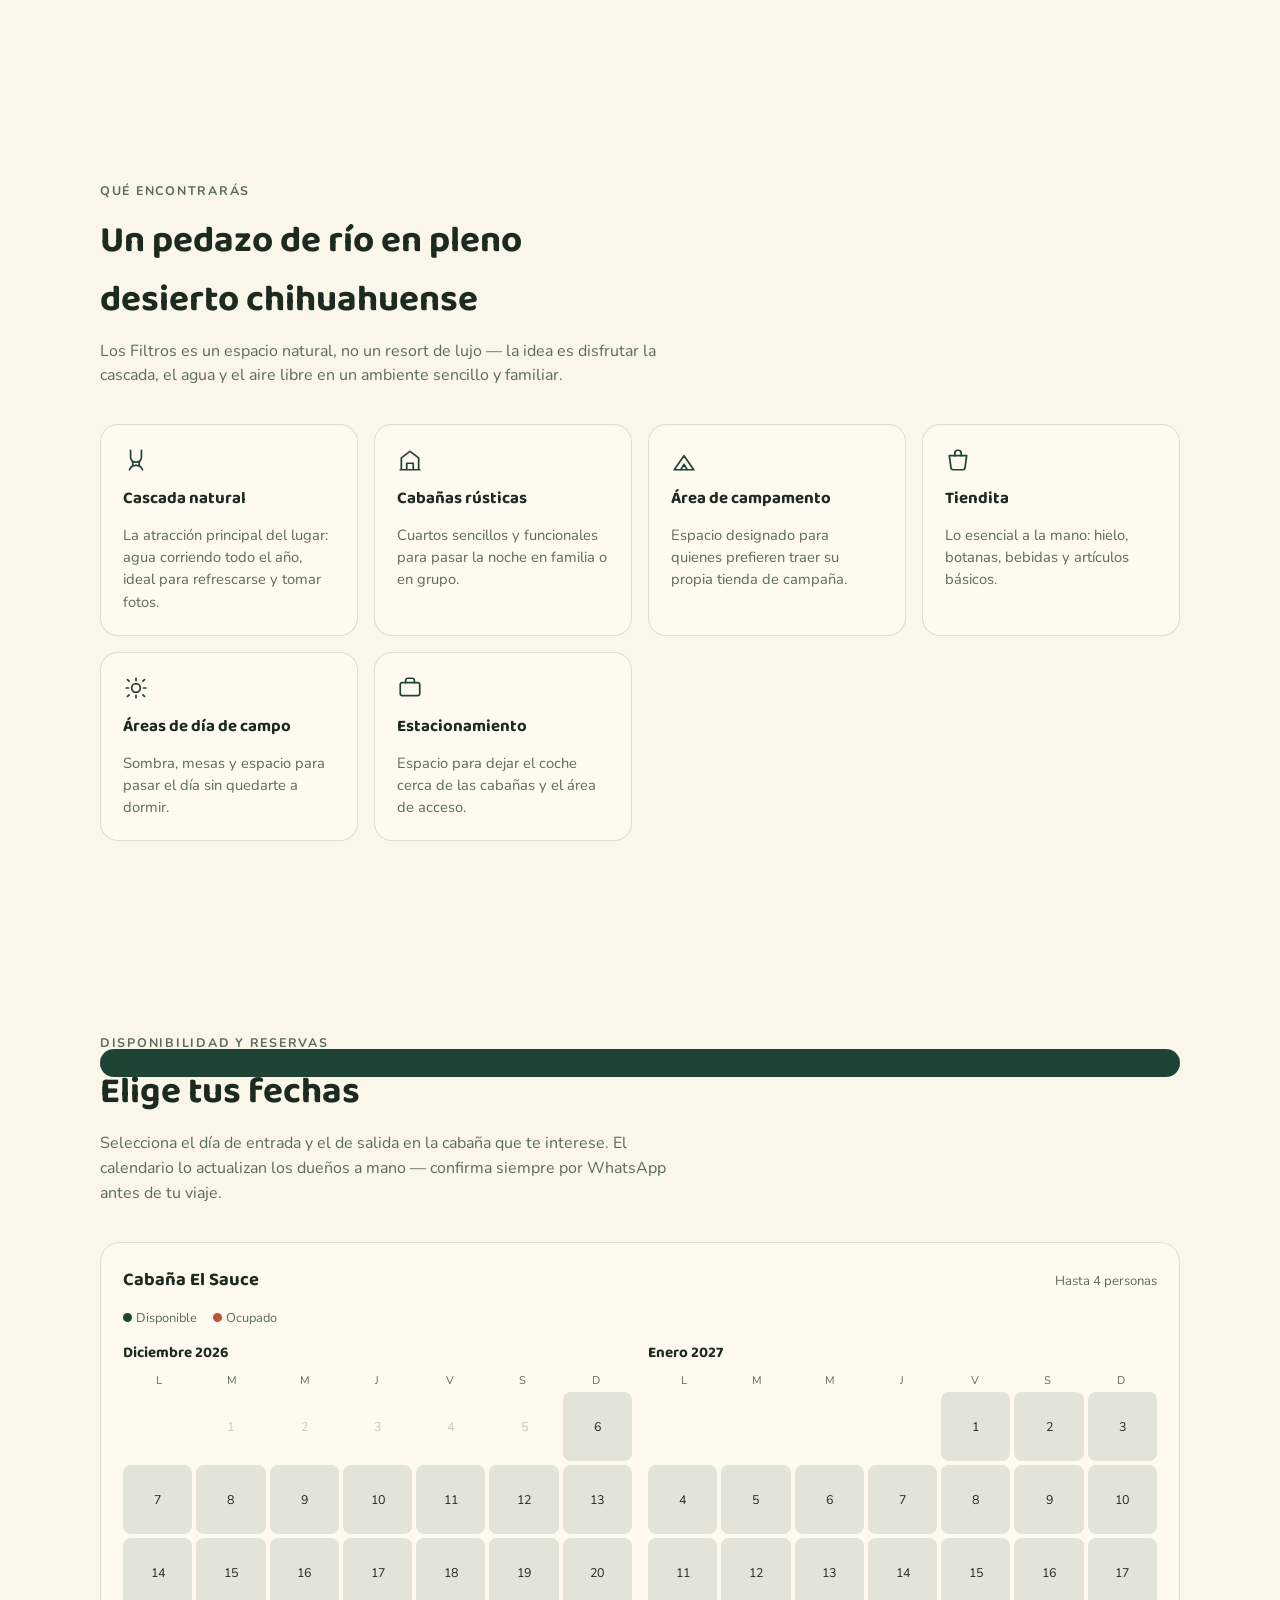
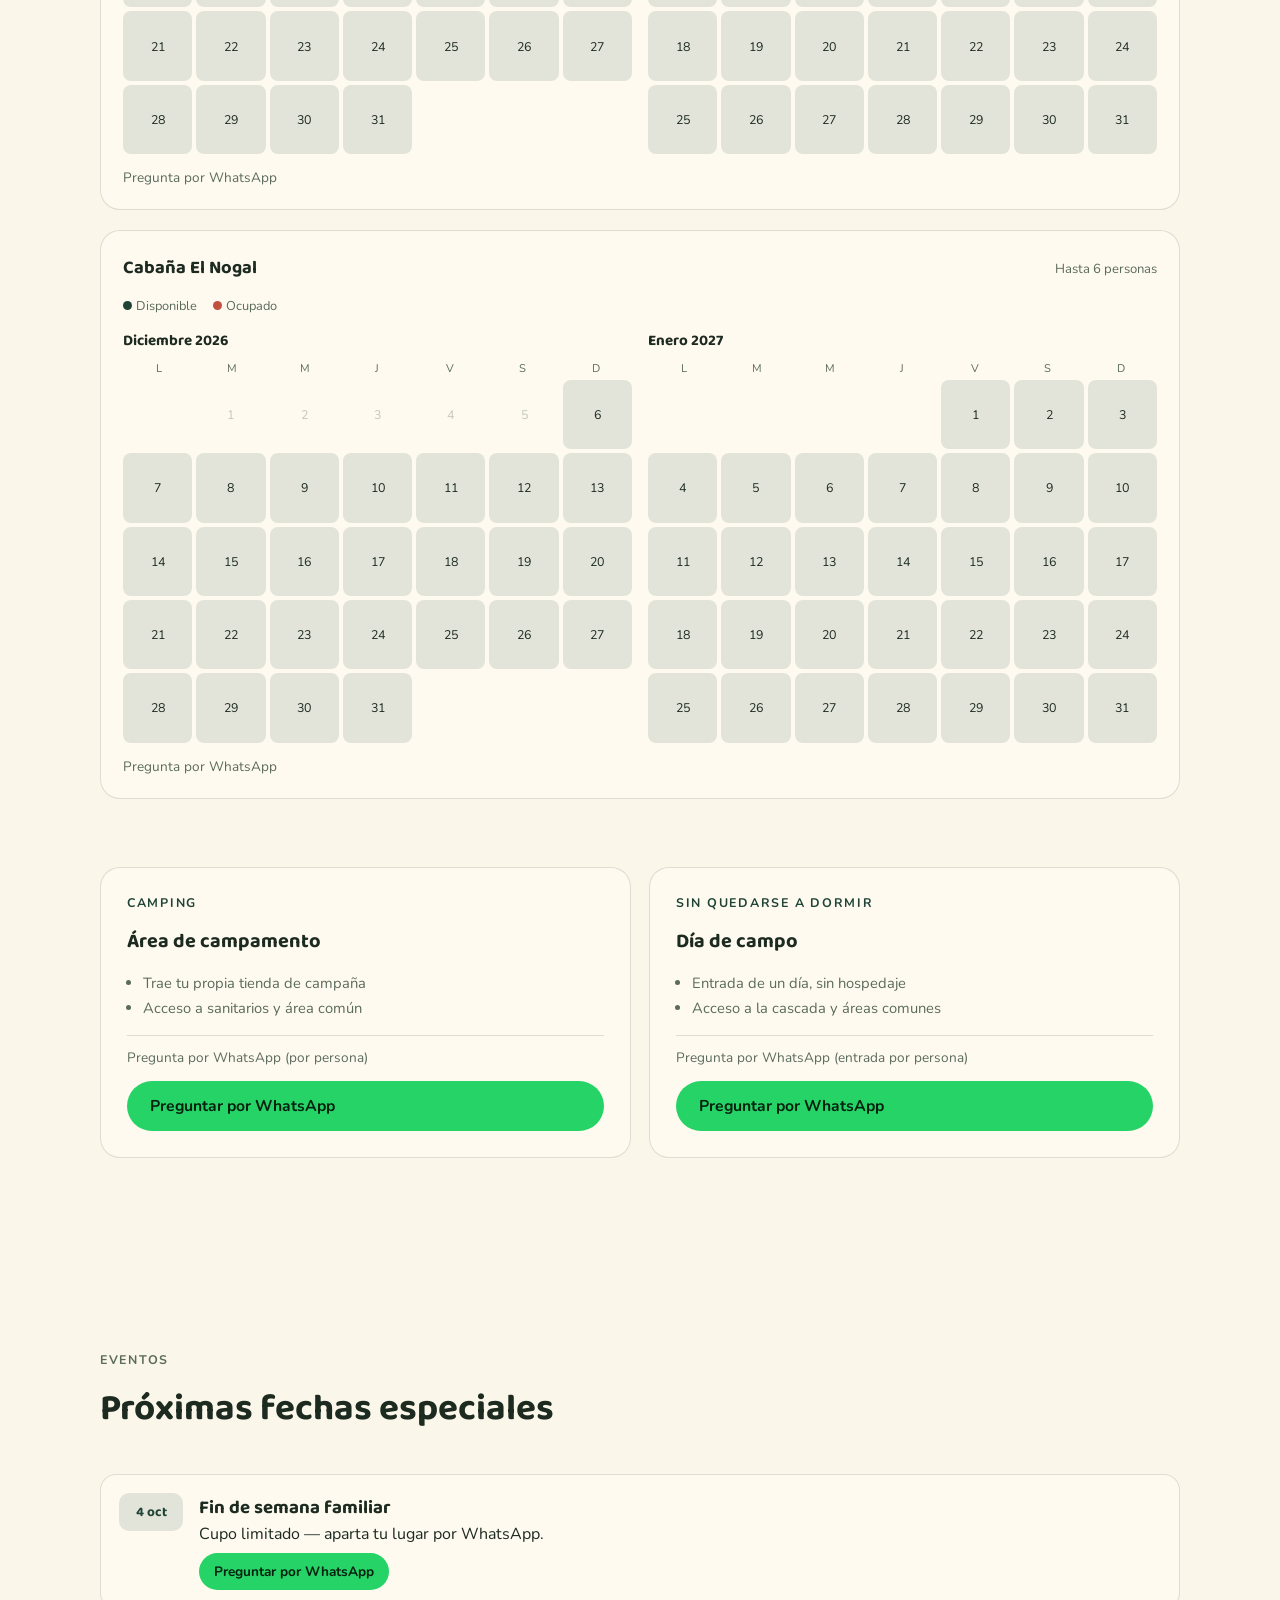
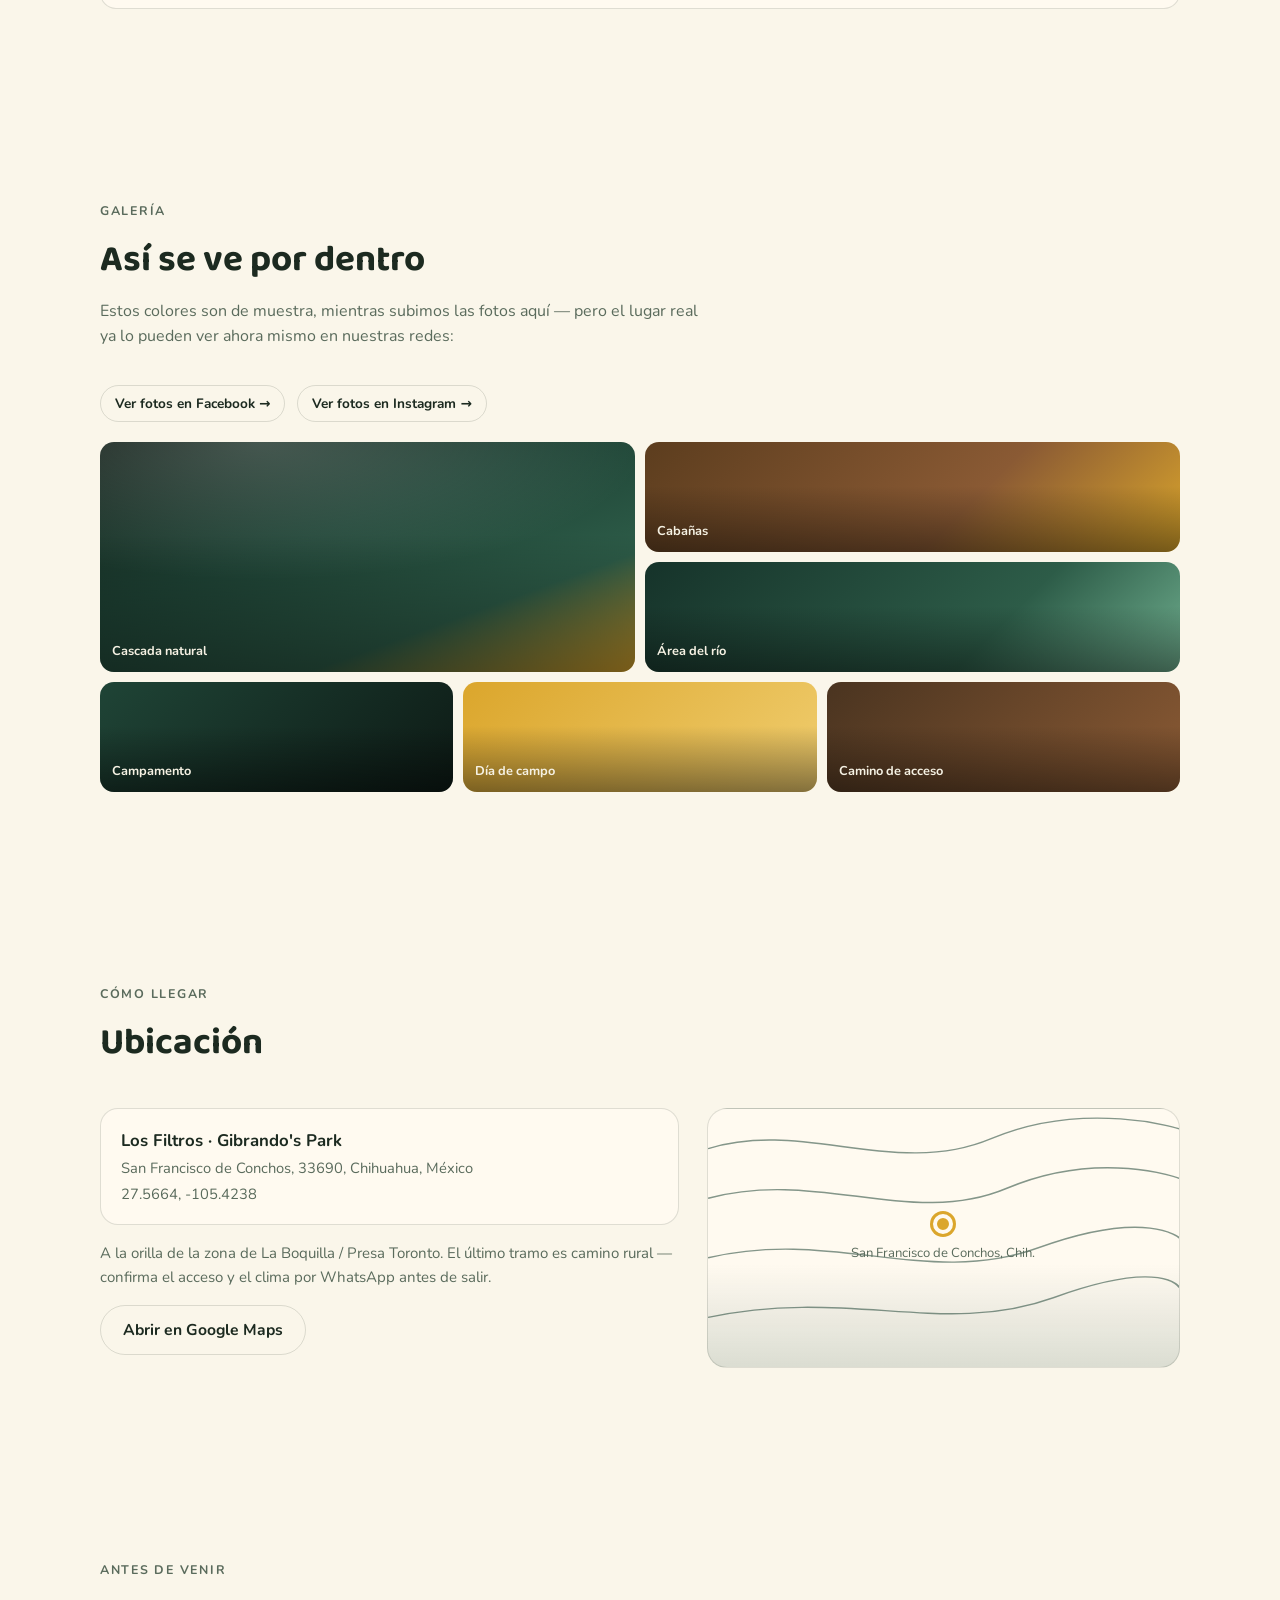
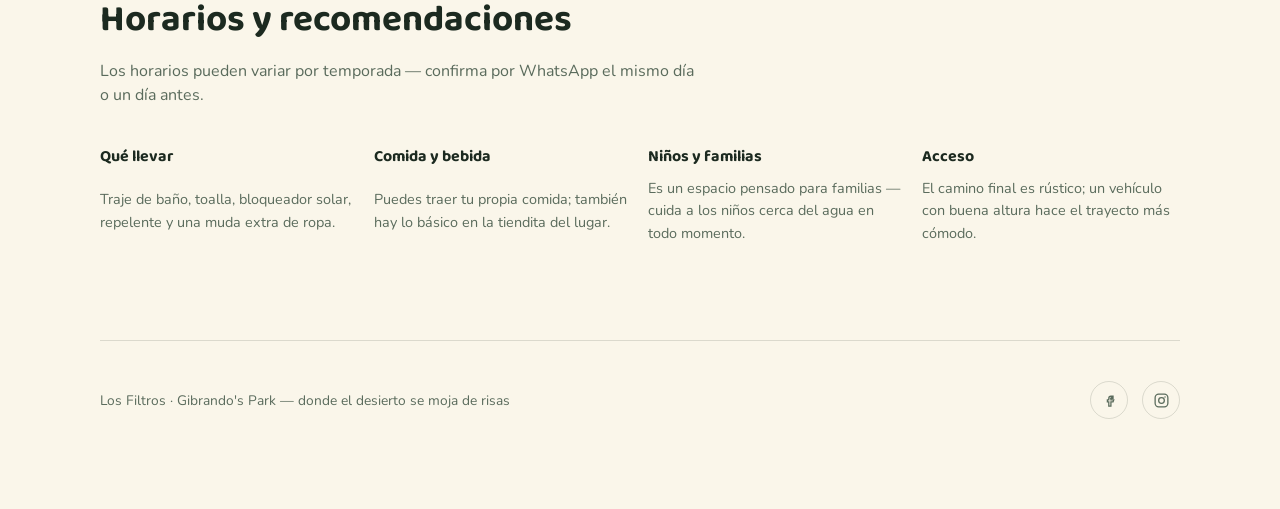
==== commit fb797262: "Rediseño emocional: nueva frase, sección de momentos, galería con enlaces reales y más presencia de " ====
--- a/index.html
+++ b/index.html
@@ -4,7 +4,7 @@
 <meta charset="utf-8">
 <meta name="viewport" content="width=device-width, initial-scale=1">
 <title>Los Filtros Gibrando's Park</title>
-<meta name="description" content="Cascada natural, cabañas y camping en San Francisco de Conchos, Chihuahua. Consulta disponibilidad y reserva por WhatsApp.">
+<meta name="description" content="Donde el desierto se moja de risas: cascada natural, cabañas y camping en San Francisco de Conchos, Chihuahua. Consulta disponibilidad y reserva por WhatsApp.">
 <link rel="preconnect" href="https://fonts.googleapis.com">
 <link rel="preconnect" href="https://fonts.gstatic.com" crossorigin>
 <link rel="stylesheet" href="https://fonts.googleapis.com/css2?family=Baloo+2:wght@500;600;700;800&family=Nunito:ital,wght@0,400;0,500;0,600;0,700;0,800;1,500&display=swap">
@@ -39,8 +39,8 @@
       <img class="hero-logo" src="logo.png" alt="Logo de Gibrando's Park" width="84" height="84">
       <p class="eyebrow">San Francisco de Conchos · Chihuahua</p>
     </div>
-    <h1>Un <em>oasis natural</em> en medio del desierto</h1>
-    <p class="lede">Cascada natural, cabañas rústicas y área de campamento a la orilla del agua, cerca de La Boquilla. Consulta disponibilidad y precios aquí mismo, o escríbenos directo.</p>
+    <h1>Donde el desierto <em>se moja de risas</em></h1>
+    <p class="lede">Salta a la cascada, arma el campamento y deja que las risas de la familia se escuchen todo el fin de semana — a la orilla del agua, cerca de La Boquilla.</p>
     <div class="hero-actions">
       <a class="btn btn-whats" href="#hospedaje">Ver disponibilidad</a>
       <a class="btn btn-ghost" target="_blank" rel="noopener" data-whats-default="Hola, vi su página y quiero información sobre Los Filtros Gibrando's Park." href="#">
@@ -63,6 +63,19 @@
       <p>El calendario de cada cabaña lo actualizamos a mano, así que confirma siempre por WhatsApp antes de tu viaje.</p>
     </div>
     <div class="band-badge"><div><b>9/10</b><br><span>en reseñas</span></div></div>
+  </div>
+</section>
+
+<section class="container" id="momentos" data-reveal>
+  <div class="sec-head">
+    <p class="eyebrow">Lo que se siente</p>
+    <h2>Los momentos que se quedan en la familia</h2>
+  </div>
+  <div class="moments-grid">
+    <div class="moment-card mc1"><span class="moment-tag">El primer clavado</span><p>Ese segundo en el aire antes de caer al agua fría — y las carcajadas que vienen después.</p></div>
+    <div class="moment-card mc2"><span class="moment-tag">La noche en la cabaña</span><p>Cielo del desierto sin luces de ciudad, cobijas, y los niños que no se quieren dormir.</p></div>
+    <div class="moment-card mc3"><span class="moment-tag">La fogata familiar</span><p>Historias, malvaviscos y todos juntos alrededor del fuego.</p></div>
+    <div class="moment-card mc4"><span class="moment-tag">El amigo prehistórico</span><p>Dino te acompaña todo el fin de semana — pregúntale lo que quieras.</p></div>
   </div>
 </section>
 
@@ -112,8 +125,12 @@
 </section>
 
 <section class="container" id="galeria" data-reveal>
-  <div class="sec-head"><p class="eyebrow">Galería</p><h2>Así se ve por dentro</h2></div>
-  <p class="gallery-note">Espacios de muestra — se reemplazan por las fotos reales del balneario.</p>
+  <div class="sec-head"><p class="eyebrow">Galería</p><h2>Así se ve por dentro</h2>
+  <p>Estos colores son de muestra, mientras subimos las fotos aquí — pero el lugar real ya lo pueden ver ahora mismo en nuestras redes:</p></div>
+  <div class="hero-actions" style="margin-bottom:20px;">
+    <a class="btn btn-ghost btn-sm" target="_blank" rel="noopener" href="https://www.facebook.com/p/Los-Filtros-Gibrandos-Park-61568561129771/">Ver fotos en Facebook →</a>
+    <a class="btn btn-ghost btn-sm" target="_blank" rel="noopener" href="https://www.instagram.com/explore/locations/468517866347408/los-filtros-gibrandos-park/">Ver fotos en Instagram →</a>
+  </div>
   <div class="gallery">
     <div class="tile g1"><span>Cascada natural</span></div>
     <div class="tile g2"><span>Cabañas</span></div>
@@ -157,7 +174,7 @@
 </section>
 
 <footer class="container">
-  <span>Los Filtros · Gibrando's Park — San Francisco de Conchos, Chihuahua</span>
+  <span>Los Filtros · Gibrando's Park — donde el desierto se moja de risas</span>
   <div class="social">
     <a href="https://www.facebook.com/p/Los-Filtros-Gibrandos-Park-61568561129771/" target="_blank" rel="noopener" aria-label="Facebook"><svg width="17" height="17" viewBox="0 0 24 24" fill="none" stroke="currentColor" stroke-width="1.8"><path d="M14 9h3V6h-3c-1.7 0-3 1.3-3 3v2H9v3h2v6h3v-6h3l1-3h-4v-2c0-.6.4-1 1-1Z"/></svg></a>
     <a href="https://www.instagram.com/explore/locations/468517866347408/los-filtros-gibrandos-park/" target="_blank" rel="noopener" aria-label="Instagram"><svg width="17" height="17" viewBox="0 0 24 24" fill="none" stroke="currentColor" stroke-width="1.8"><rect x="3" y="3" width="18" height="18" rx="5"/><circle cx="12" cy="12" r="4"/><circle cx="17" cy="7" r="1" fill="currentColor" stroke="none"/></svg></a>
--- a/styles.css
+++ b/styles.css
@@ -106,6 +106,16 @@
 .tile.g5{ grid-column:span 2; grid-row:span 1; background:linear-gradient(135deg,#dba62c,#f0cd6e); }
 .tile.g6{ grid-column:span 2; grid-row:span 1; background:linear-gradient(135deg,#4a3420,#8a5a34); }
 @media (max-width:720px){ .gallery{ grid-template-columns:repeat(2,1fr); grid-auto-rows:120px; } .tile.g1{ grid-column:span 2; grid-row:span 2; } .tile.g2,.tile.g3,.tile.g4,.tile.g5,.tile.g6{ grid-column:span 1; grid-row:span 1; } }
+
+.moments-grid{ display:grid; grid-template-columns:repeat(auto-fit,minmax(240px,1fr)); gap:16px; }
+.moment-card{ border-radius:20px; padding:26px; min-height:170px; display:grid; align-content:end; gap:10px; color:#f5f1e3; position:relative; overflow:hidden; }
+.moment-card p{ font-family:'Baloo 2',sans-serif; font-size:1.05rem; line-height:1.35; position:relative; z-index:1; }
+.moment-tag{ font-size:.75rem; font-weight:700; letter-spacing:.08em; text-transform:uppercase; opacity:.85; position:relative; z-index:1; }
+.moment-card::after{ content:""; position:absolute; inset:0; background:linear-gradient(to top, rgba(0,0,0,.5), transparent 65%); }
+.mc1{ background:linear-gradient(145deg,#0c5a56,#1f4436 55%,#dba62c); }
+.mc2{ background:linear-gradient(145deg,#122019,#1f4436 60%,#2d5c48); }
+.mc3{ background:linear-gradient(145deg,#5c3d1e,#8a5a34 55%,#dba62c); }
+.mc4{ background:linear-gradient(145deg,#1f4436,#dba62c); }
 
 .plans{ display:grid; grid-template-columns:repeat(auto-fit,minmax(250px,1fr)); gap:18px; }
 .plan{ background:var(--surface); border:1px solid var(--line); border-radius:20px; padding:26px; display:grid; gap:14px; align-content:start; }
@@ -168,6 +178,11 @@
 @media (max-width:520px){ .float-whats span{ display:none; } .float-whats{ padding:14px; } }
 
 .chat-fab{ position:fixed; right:18px; bottom:82px; z-index:50; background:var(--bosque); color:var(--crema); border:2px solid var(--dorado); border-radius:100px; padding:11px 16px; font-weight:700; font-size:.86rem; display:inline-flex; align-items:center; gap:8px; cursor:pointer; box-shadow:0 8px 20px rgba(0,0,0,.2); }
+@media (prefers-reduced-motion:no-preference){
+  .chat-fab{ animation: dino-bounce 3.2s ease-in-out infinite; }
+  .chat-fab:hover{ animation-play-state:paused; }
+  @keyframes dino-bounce{ 0%,80%,100%{ transform:translateY(0); } 88%{ transform:translateY(-6px); } 94%{ transform:translateY(0); } }
+}
 @media (max-width:520px){ .chat-fab span{ display:none; } .chat-fab{ padding:12px; } }
 .chat-panel{ position:fixed; right:18px; bottom:150px; z-index:55; width:min(340px,88vw); max-height:min(60vh,520px); background:var(--surface); border:1px solid var(--line); border-radius:18px; box-shadow:0 16px 40px rgba(0,0,0,.25); display:flex; flex-direction:column; overflow:hidden; }
 .chat-head{ background:var(--bosque); color:var(--crema); padding:12px 16px; display:flex; justify-content:space-between; align-items:center; font-weight:700; font-family:'Baloo 2',sans-serif; }
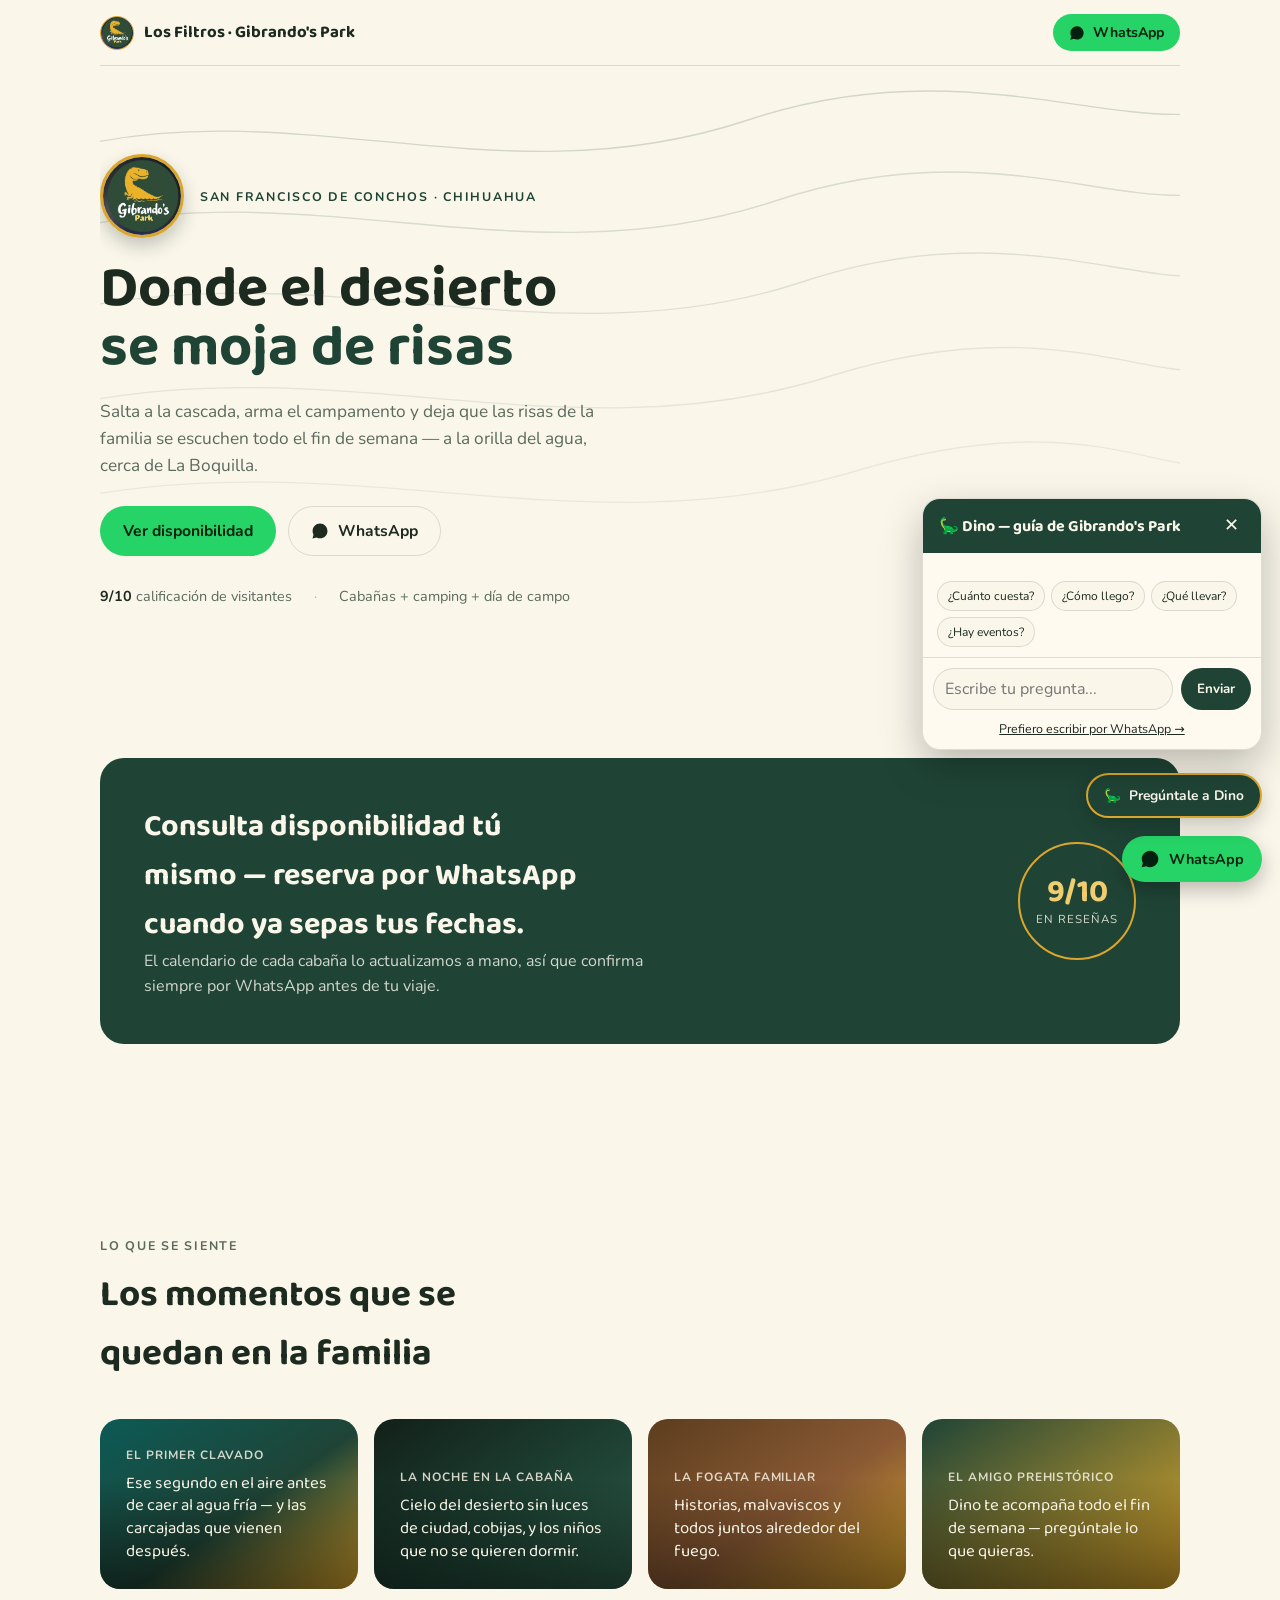
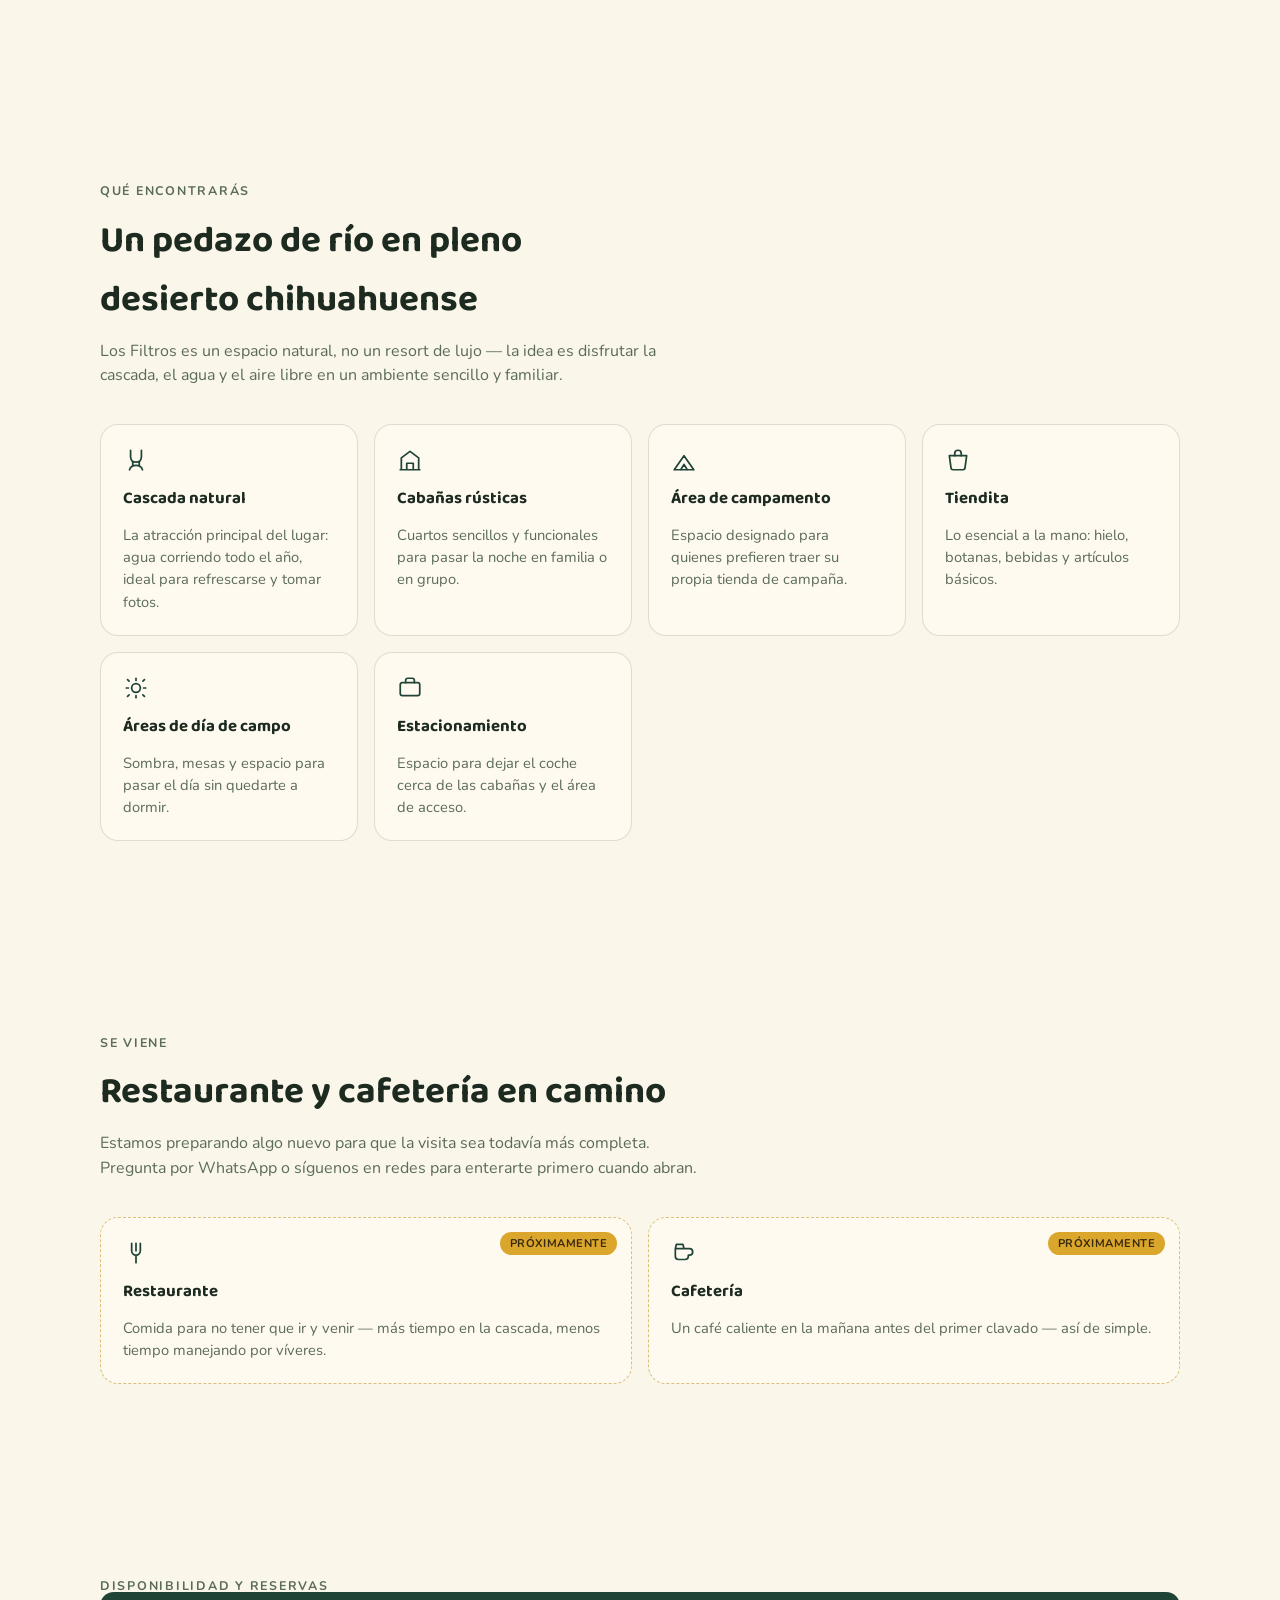
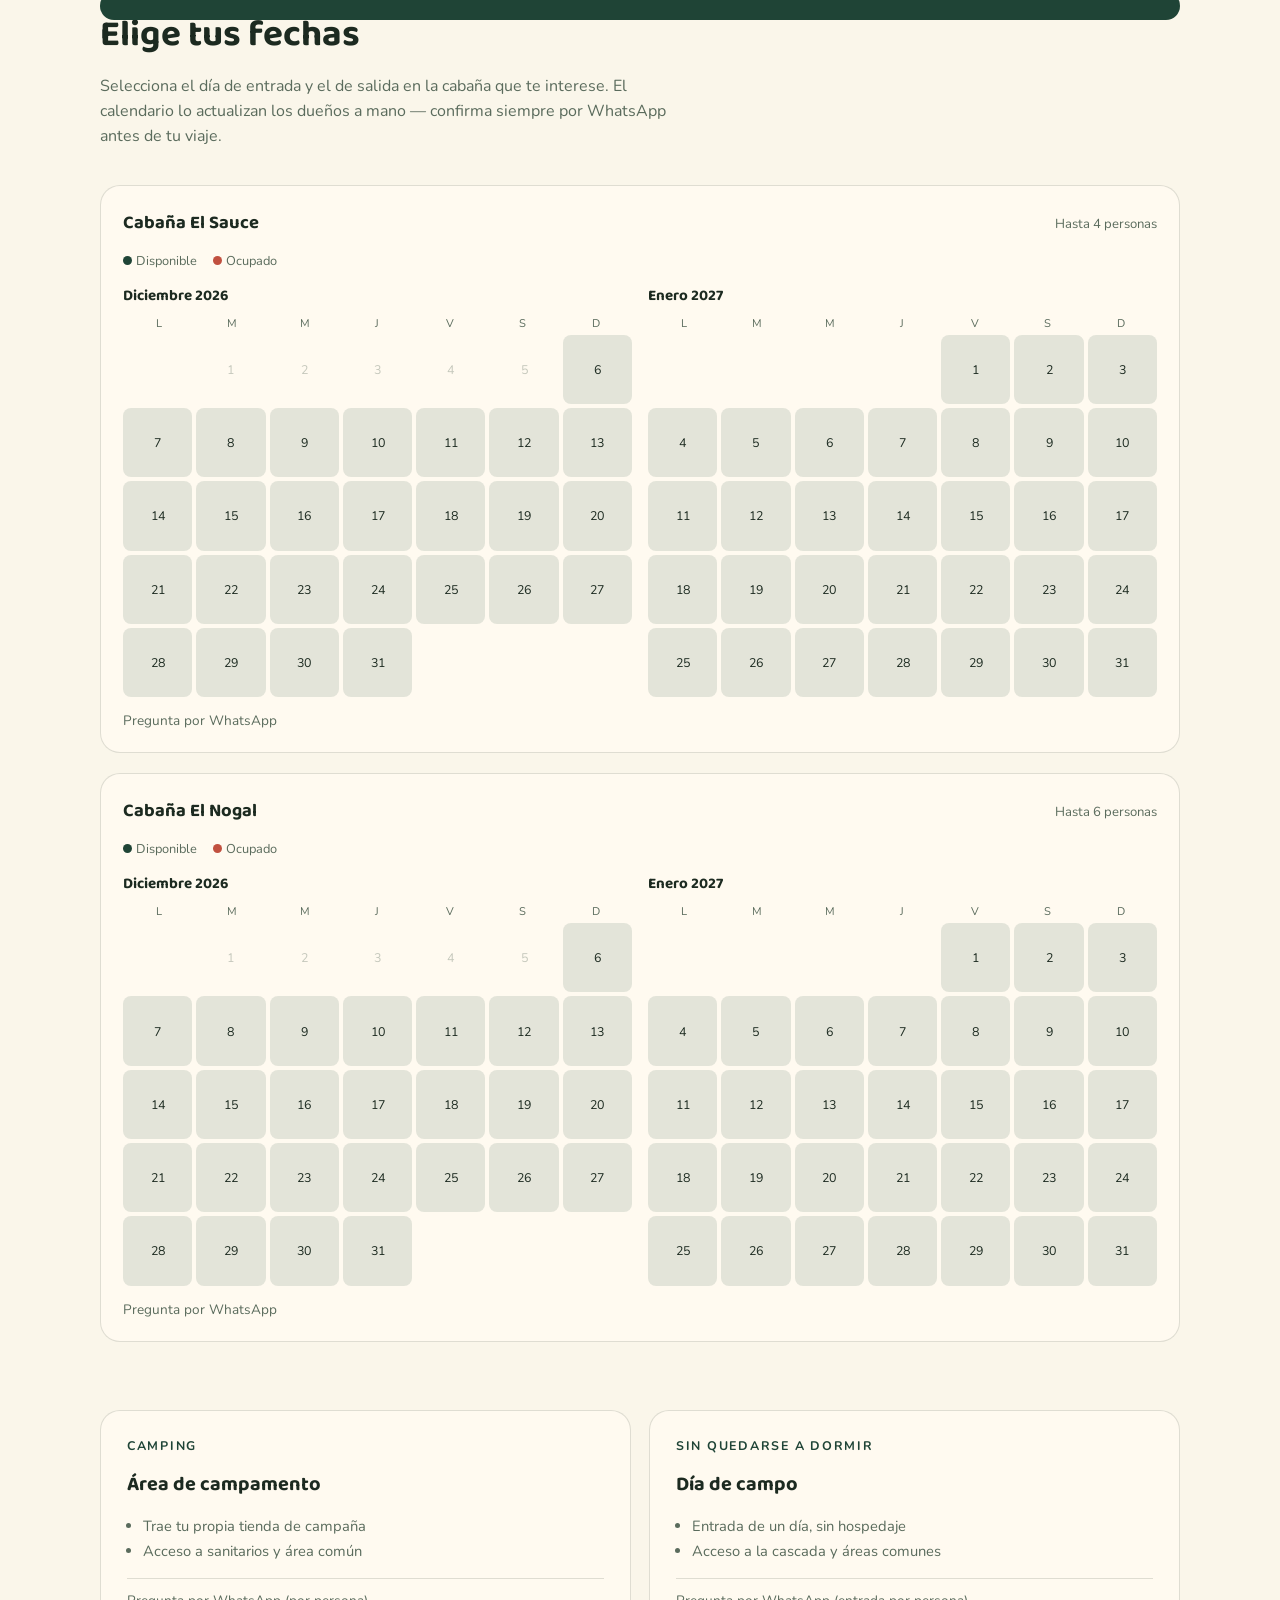
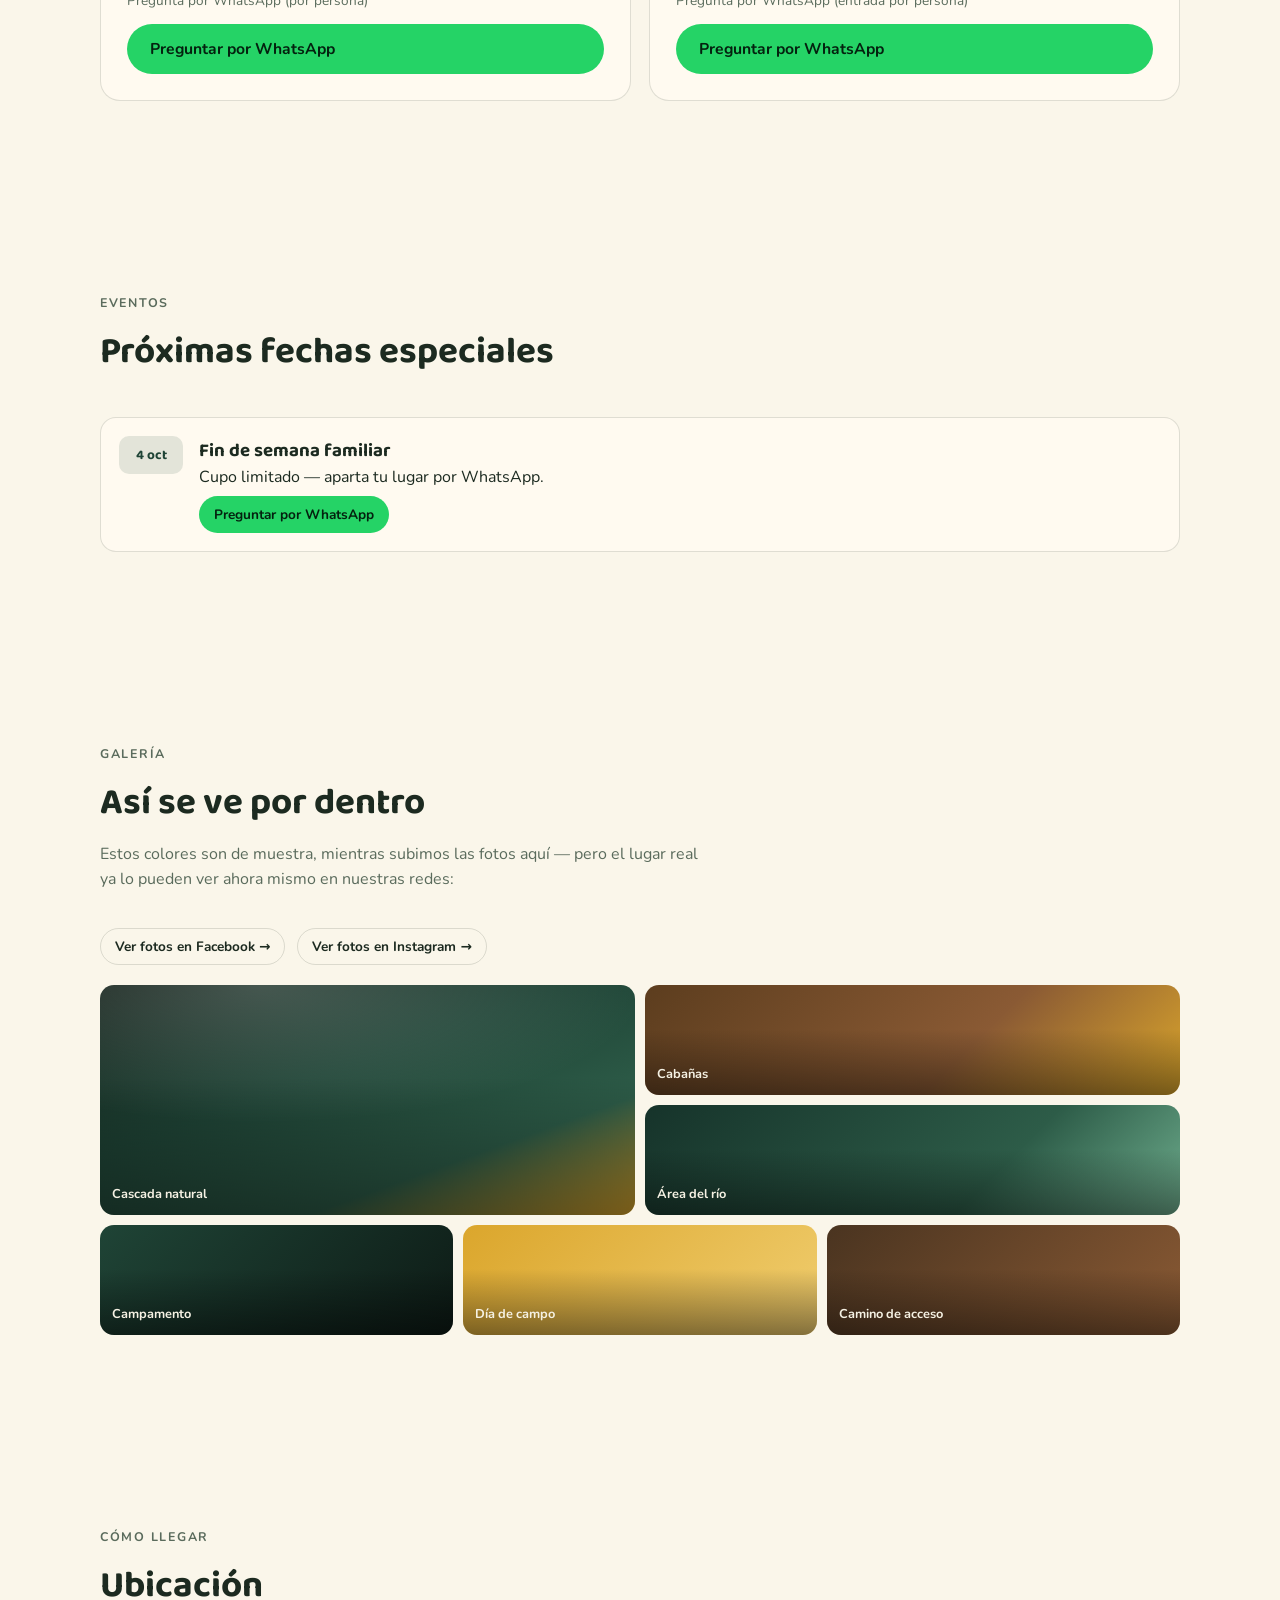
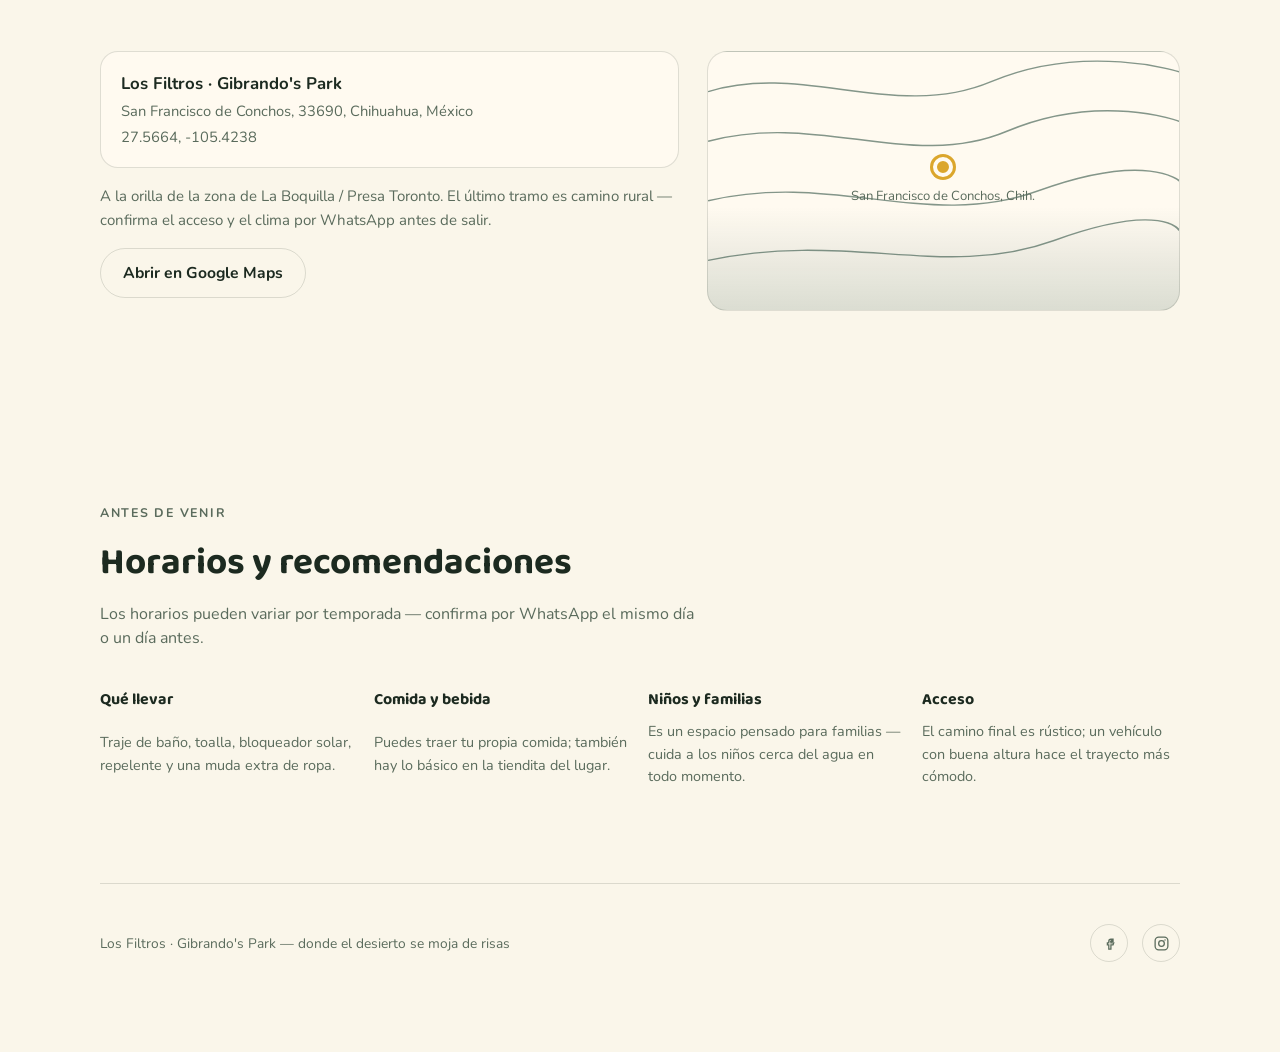
==== commit 11bfc350: "Agregar sección "Próximamente" para el restaurante y la cafetería Co-Authored-By: Claude Sonnet 5 <n" ====
--- a/index.html
+++ b/index.html
@@ -95,6 +95,18 @@
   </div>
 </section>
 
+<section class="container" id="proximamente" data-reveal>
+  <div class="sec-head">
+    <p class="eyebrow">Se viene</p>
+    <h2>Restaurante y cafetería en camino</h2>
+    <p>Estamos preparando algo nuevo para que la visita sea todavía más completa. Pregunta por WhatsApp o síguenos en redes para enterarte primero cuando abran.</p>
+  </div>
+  <div class="grid-cards">
+    <div class="card soon"><span class="soon-badge">Próximamente</span><svg width="26" height="26" viewBox="0 0 24 24" fill="none" stroke="currentColor" stroke-width="1.6" stroke-linecap="round" stroke-linejoin="round"><path d="M8 3v7M12 3v7M16 3v7M8 10a4 4 0 0 0 8 0M12 14v7"/></svg><h3>Restaurante</h3><p>Comida para no tener que ir y venir — más tiempo en la cascada, menos tiempo manejando por víveres.</p></div>
+    <div class="card soon"><span class="soon-badge">Próximamente</span><svg width="26" height="26" viewBox="0 0 24 24" fill="none" stroke="currentColor" stroke-width="1.6" stroke-linecap="round" stroke-linejoin="round"><path d="M4 8h13a3 3 0 0 1 0 6h-1M4 8v7a3 3 0 0 0 3 3h6a3 3 0 0 0 3-3v-1M4 8l1-4h6l1 4"/></svg><h3>Cafetería</h3><p>Un café caliente en la mañana antes del primer clavado — así de simple.</p></div>
+  </div>
+</section>
+
 <section class="container" id="hospedaje" data-reveal>
   <div class="sec-head">
     <p class="eyebrow">Disponibilidad y reservas</p>
--- a/styles.css
+++ b/styles.css
@@ -89,7 +89,9 @@
 .sec-head p{ color:var(--ink-soft); line-height:1.55; }
 
 .grid-cards{ display:grid; grid-template-columns:repeat(auto-fit,minmax(230px,1fr)); gap:16px; }
-.card{ background:var(--surface); border:1px solid var(--line); border-radius:18px; padding:22px; display:grid; gap:12px; align-content:start; }
+.card{ background:var(--surface); border:1px solid var(--line); border-radius:18px; padding:22px; display:grid; gap:12px; align-content:start; position:relative; }
+.card.soon{ border-style:dashed; border-color:color-mix(in srgb, var(--dorado) 55%, var(--line)); }
+.soon-badge{ position:absolute; top:14px; right:14px; background:var(--dorado); color:#3a2a0d; font-size:.7rem; font-weight:700; letter-spacing:.04em; text-transform:uppercase; padding:4px 10px; border-radius:100px; }
 .card svg{ color:var(--accent); }
 .card h3{ font-size:1.05rem; }
 .card p{ color:var(--ink-soft); font-size:.92rem; line-height:1.5; }
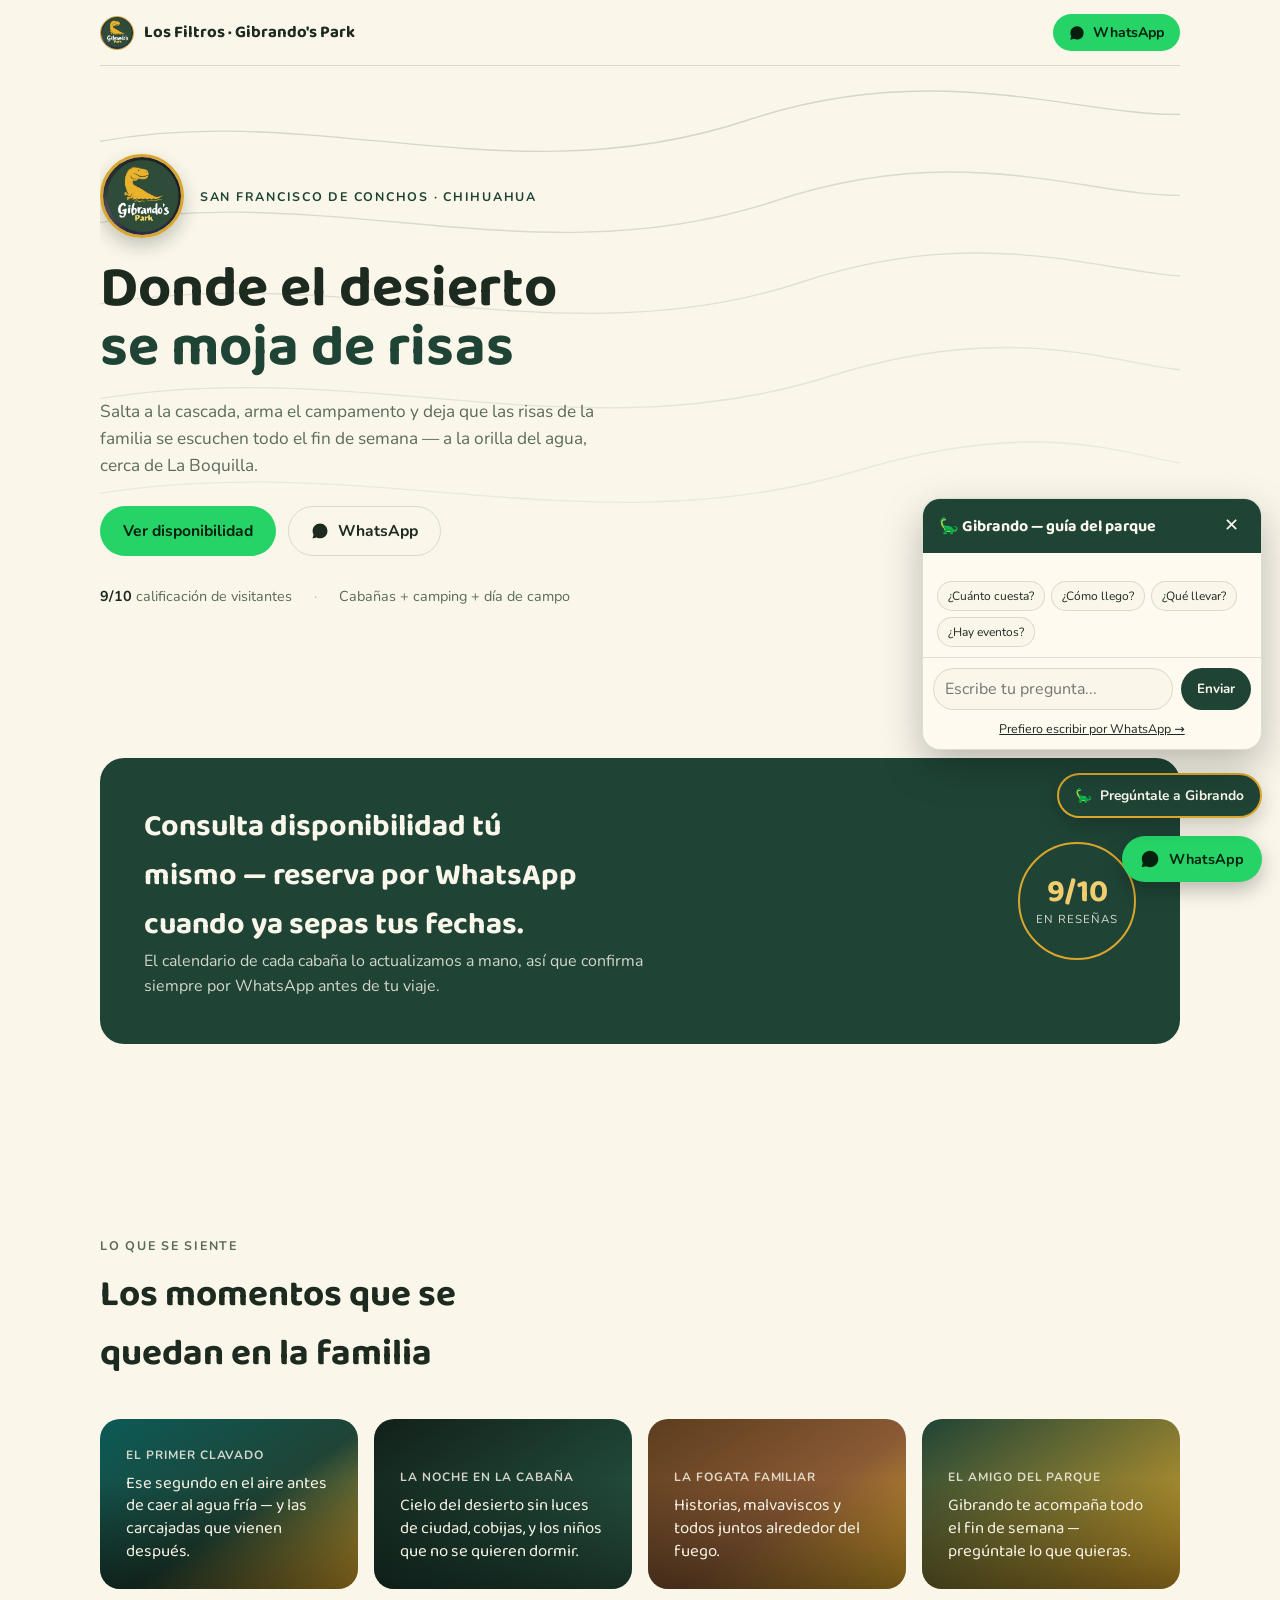
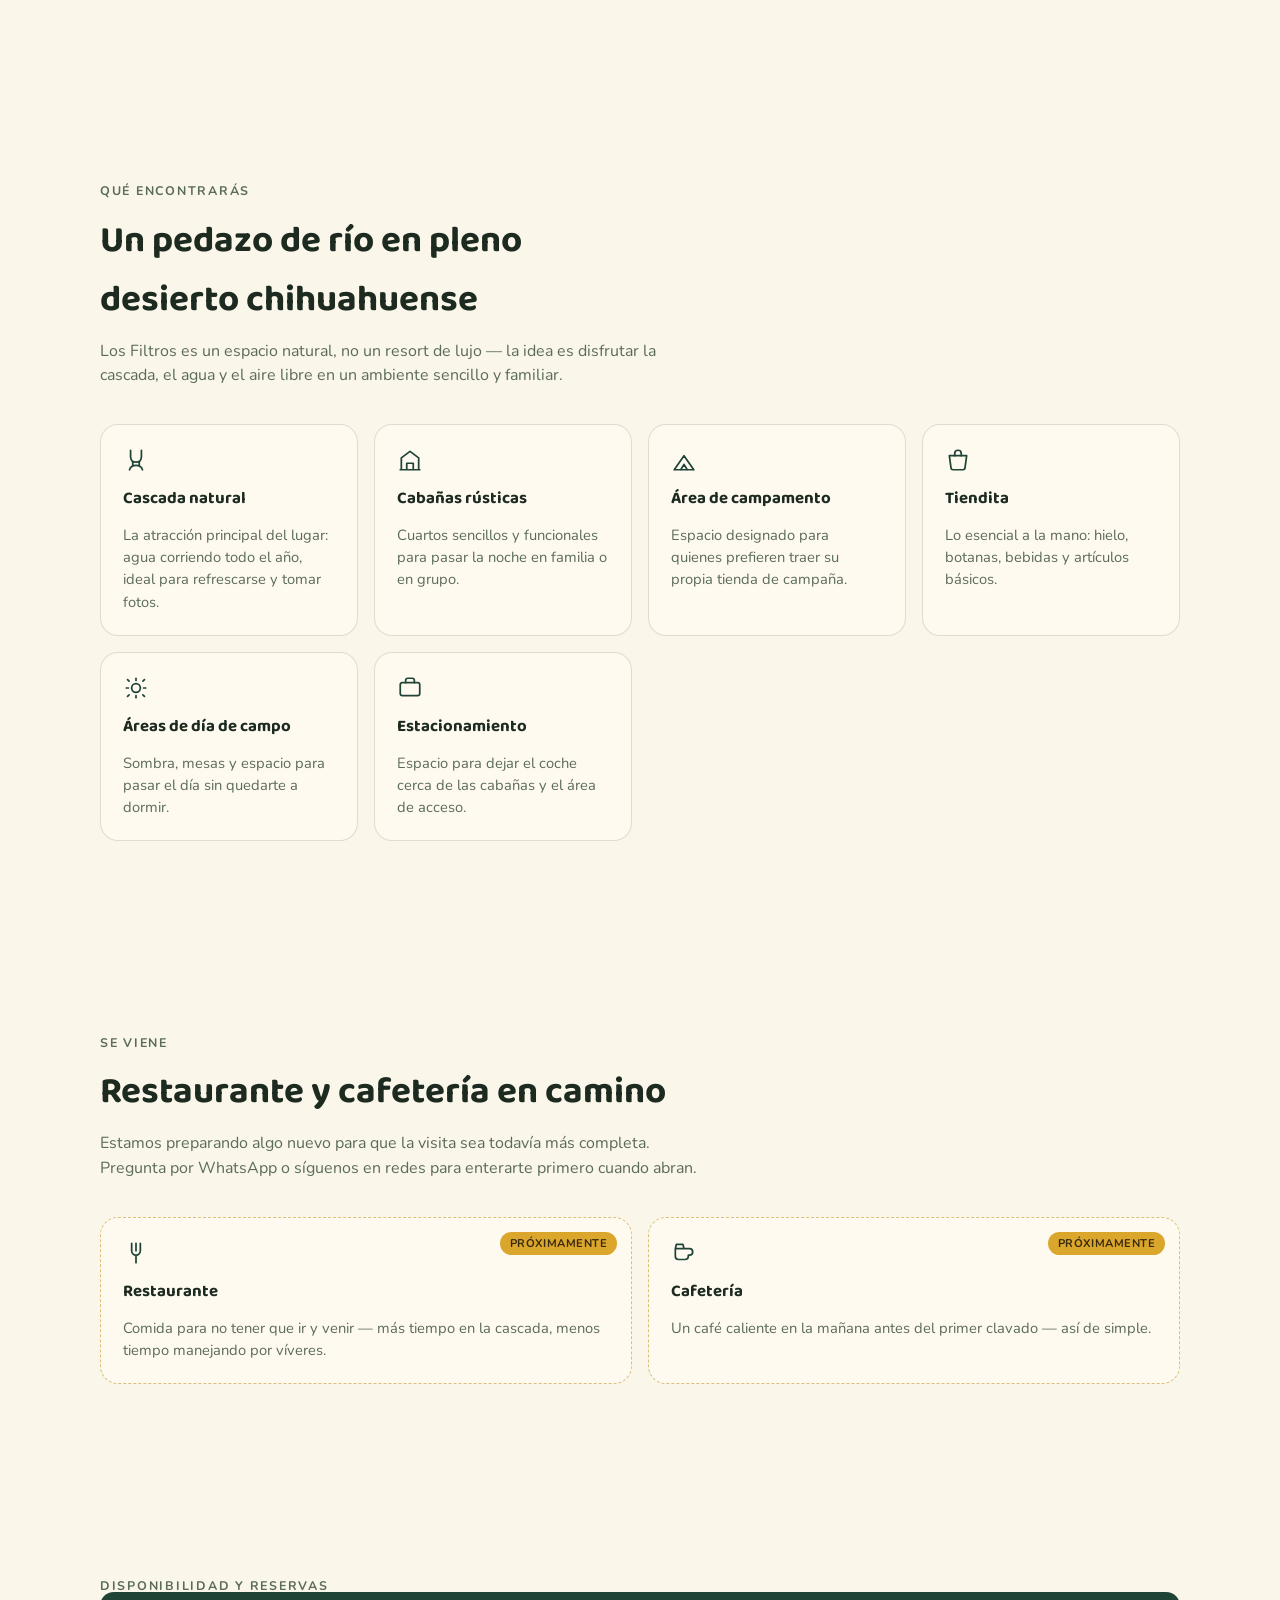
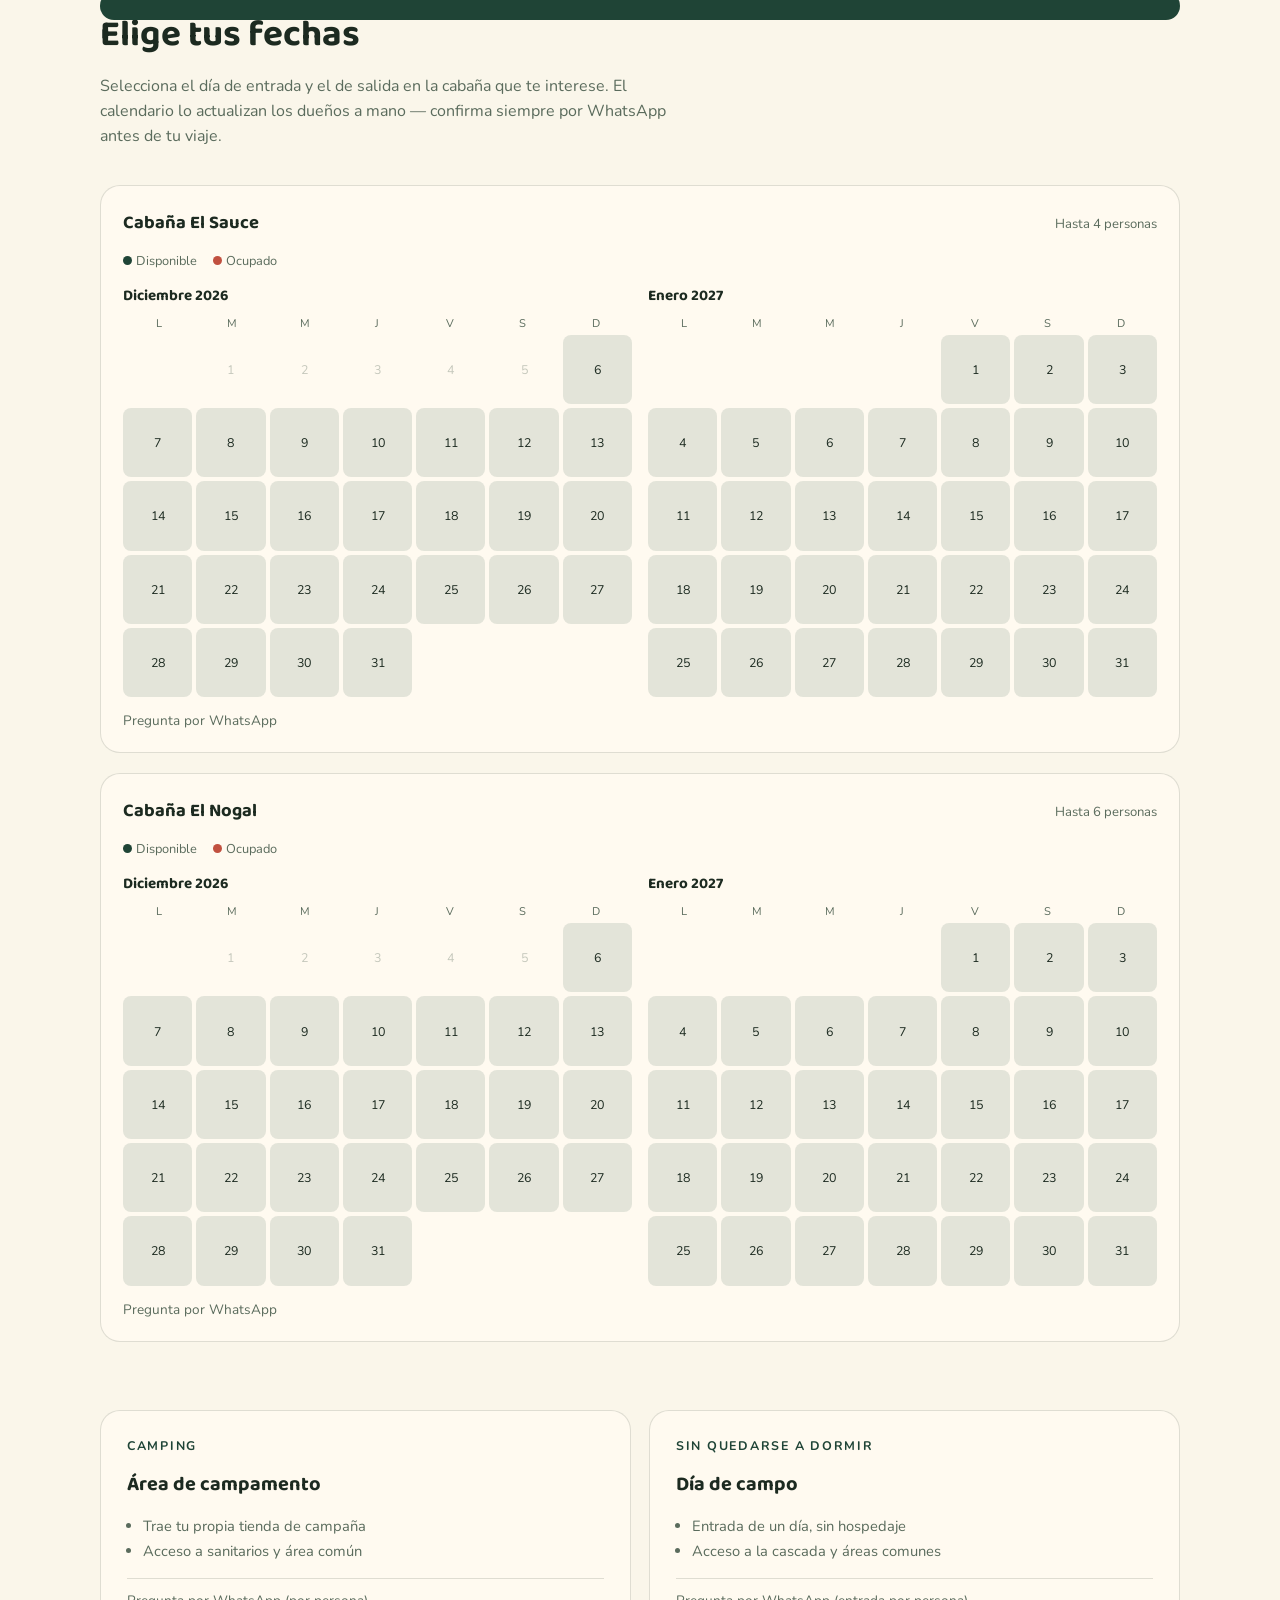
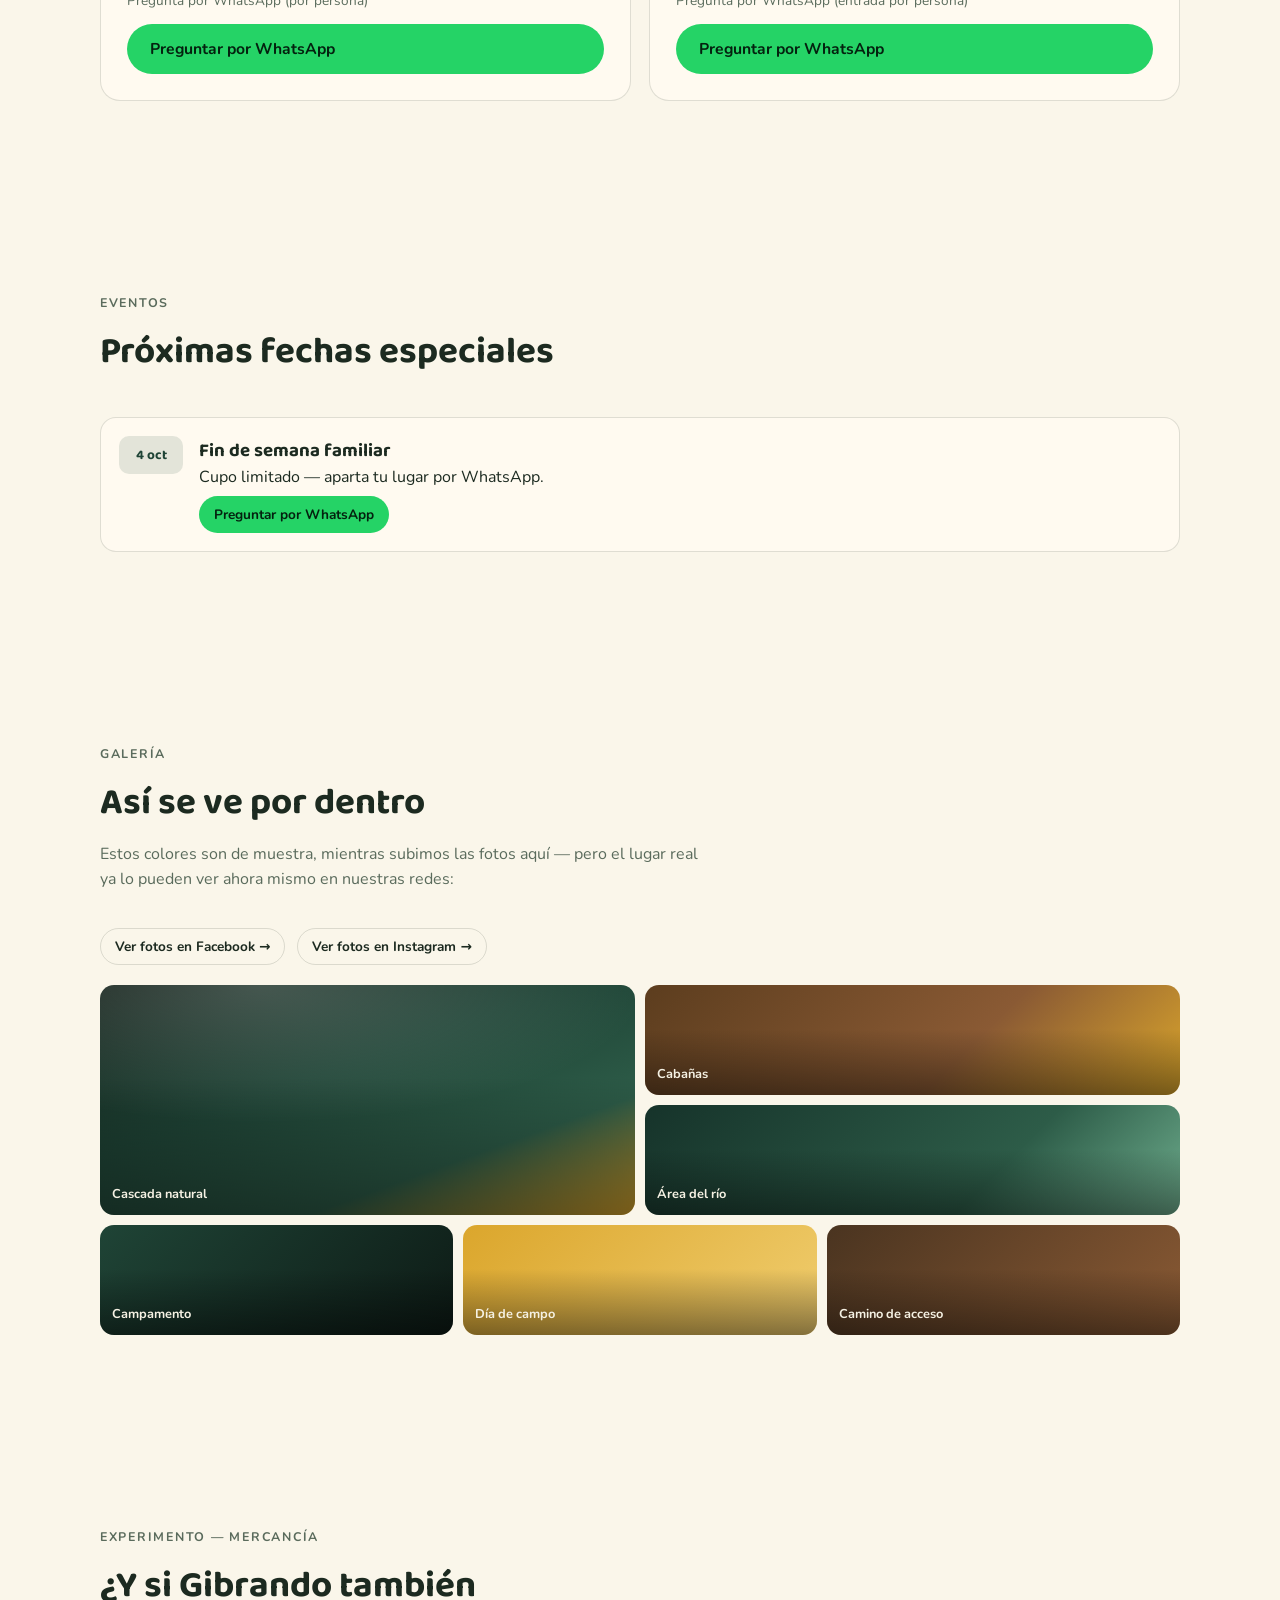
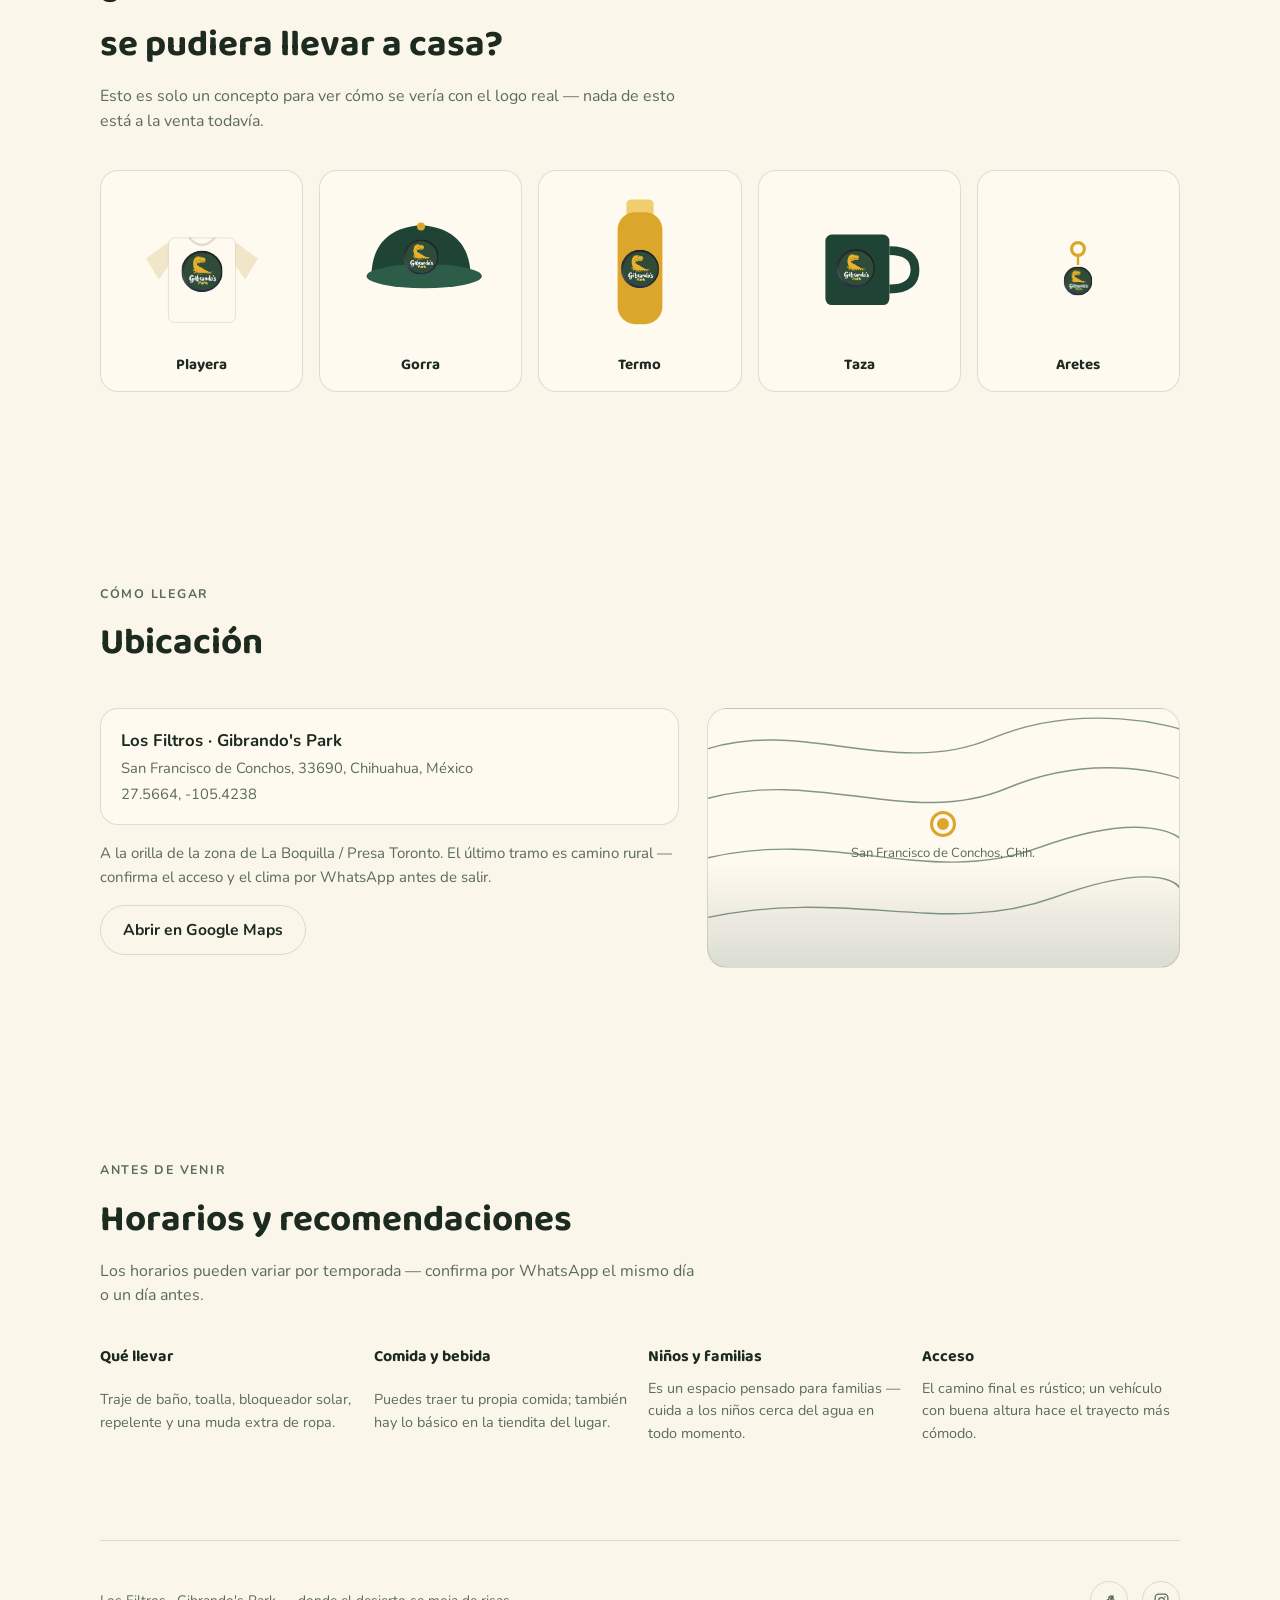
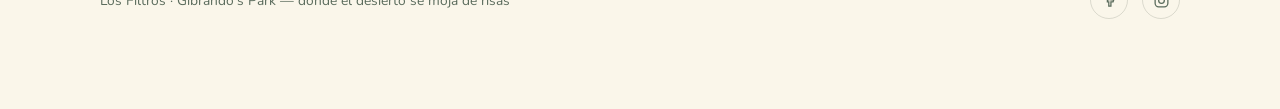
==== commit c602b055: "Renombrar el asistente a Gibrando y agregar sección experimental de mercancía Co-Authored-By: Claude" ====
--- a/index.html
+++ b/index.html
@@ -75,7 +75,7 @@
     <div class="moment-card mc1"><span class="moment-tag">El primer clavado</span><p>Ese segundo en el aire antes de caer al agua fría — y las carcajadas que vienen después.</p></div>
     <div class="moment-card mc2"><span class="moment-tag">La noche en la cabaña</span><p>Cielo del desierto sin luces de ciudad, cobijas, y los niños que no se quieren dormir.</p></div>
     <div class="moment-card mc3"><span class="moment-tag">La fogata familiar</span><p>Historias, malvaviscos y todos juntos alrededor del fuego.</p></div>
-    <div class="moment-card mc4"><span class="moment-tag">El amigo prehistórico</span><p>Dino te acompaña todo el fin de semana — pregúntale lo que quieras.</p></div>
+    <div class="moment-card mc4"><span class="moment-tag">El amigo del parque</span><p>Gibrando te acompaña todo el fin de semana — pregúntale lo que quieras.</p></div>
   </div>
 </section>
 
@@ -150,6 +150,64 @@
     <div class="tile g4"><span>Campamento</span></div>
     <div class="tile g5"><span>Día de campo</span></div>
     <div class="tile g6"><span>Camino de acceso</span></div>
+  </div>
+</section>
+
+<section class="container" id="mercancia" data-reveal>
+  <div class="sec-head">
+    <p class="eyebrow">Experimento — mercancía</p>
+    <h2>¿Y si Gibrando también se pudiera llevar a casa?</h2>
+    <p>Esto es solo un concepto para ver cómo se vería con el logo real — nada de esto está a la venta todavía.</p>
+  </div>
+  <div class="merch-grid">
+    <div class="merch-card">
+      <svg class="merch-art" viewBox="0 0 200 200">
+        <defs><clipPath id="clip-shirt"><circle cx="100" cy="108" r="26"/></clipPath></defs>
+        <polygon points="60,70 30,92 46,118 62,96" fill="var(--crema-2)"/>
+        <polygon points="140,70 170,92 154,118 138,96" fill="var(--crema-2)"/>
+        <rect x="58" y="66" width="84" height="106" rx="8" fill="var(--surface)" stroke="var(--line)"/>
+        <path d="M84,66 Q100,84 116,66" fill="none" stroke="var(--line)" stroke-width="3"/>
+        <image href="logo.png" x="74" y="82" width="52" height="52" clip-path="url(#clip-shirt)"/>
+      </svg>
+      <h3>Playera</h3>
+    </div>
+    <div class="merch-card">
+      <svg class="merch-art" viewBox="0 0 200 200">
+        <defs><clipPath id="clip-cap"><circle cx="100" cy="90" r="22"/></clipPath></defs>
+        <path d="M38,112 Q40,55 100,50 Q160,55 162,112 Z" fill="var(--bosque)"/>
+        <ellipse cx="104" cy="114" rx="72" ry="15" fill="var(--bosque-2)"/>
+        <circle cx="100" cy="52" r="5" fill="var(--dorado)"/>
+        <image href="logo.png" x="78" y="68" width="44" height="44" clip-path="url(#clip-cap)"/>
+      </svg>
+      <h3>Gorra</h3>
+    </div>
+    <div class="merch-card">
+      <svg class="merch-art" viewBox="0 0 200 200">
+        <defs><clipPath id="clip-termo"><circle cx="100" cy="105" r="24"/></clipPath></defs>
+        <rect x="83" y="18" width="34" height="22" rx="6" fill="var(--dorado-2)"/>
+        <rect x="72" y="34" width="56" height="140" rx="22" fill="var(--dorado)"/>
+        <image href="logo.png" x="76" y="81" width="48" height="48" clip-path="url(#clip-termo)"/>
+      </svg>
+      <h3>Termo</h3>
+    </div>
+    <div class="merch-card">
+      <svg class="merch-art" viewBox="0 0 200 200">
+        <defs><clipPath id="clip-taza"><circle cx="96" cy="104" r="24"/></clipPath></defs>
+        <path d="M138,82 Q170,82 170,106 Q170,130 138,130" fill="none" stroke="var(--bosque)" stroke-width="11"/>
+        <rect x="58" y="62" width="80" height="88" rx="8" fill="var(--bosque)"/>
+        <image href="logo.png" x="72" y="80" width="48" height="48" clip-path="url(#clip-taza)"/>
+      </svg>
+      <h3>Taza</h3>
+    </div>
+    <div class="merch-card">
+      <svg class="merch-art" viewBox="0 0 200 200">
+        <defs><clipPath id="clip-arete"><circle cx="100" cy="120" r="18"/></clipPath></defs>
+        <circle cx="100" cy="80" r="8" fill="none" stroke="var(--dorado)" stroke-width="4"/>
+        <line x1="100" y1="88" x2="100" y2="100" stroke="var(--dorado)" stroke-width="3"/>
+        <image href="logo.png" x="82" y="102" width="36" height="36" clip-path="url(#clip-arete)"/>
+      </svg>
+      <h3>Aretes</h3>
+    </div>
   </div>
 </section>
 
@@ -197,9 +255,9 @@
   <svg width="20" height="20" viewBox="0 0 24 24" fill="currentColor"><path d="M12.04 2C6.58 2 2.13 6.45 2.13 11.91c0 1.75.46 3.39 1.26 4.81L2 22l5.42-1.36a9.9 9.9 0 0 0 4.62 1.14h.01c5.46 0 9.9-4.45 9.9-9.91C21.96 6.45 17.5 2 12.04 2z"/></svg>
   <span>WhatsApp</span>
 </a>
-<button type="button" class="chat-fab" id="dino-fab">🦕 <span>Pregúntale a Dino</span></button>
+<button type="button" class="chat-fab" id="dino-fab">🦕 <span>Pregúntale a Gibrando</span></button>
 <div class="chat-panel" id="chat-panel" hidden>
-  <div class="chat-head"><span>🦕 Dino — guía de Gibrando's Park</span><button type="button" id="chat-close">✕</button></div>
+  <div class="chat-head"><span>🦕 Gibrando — guía del parque</span><button type="button" id="chat-close">✕</button></div>
   <div id="chat-body"></div>
   <div class="chat-quick" id="chat-quick"></div>
   <div class="chat-input-row"><input id="chat-input" type="text" placeholder="Escribe tu pregunta..."><button type="button" id="chat-send">Enviar</button></div>
--- a/styles.css
+++ b/styles.css
@@ -156,6 +156,11 @@
 .event-date{ flex:none; width:64px; text-align:center; font-family:'Baloo 2',sans-serif; font-weight:700; color:var(--accent); background:color-mix(in srgb, var(--accent) 12%, transparent); border-radius:10px; padding:8px 4px; font-size:.85rem; }
 .events-empty{ color:var(--ink-soft); }
 
+.merch-grid{ display:grid; grid-template-columns:repeat(auto-fit,minmax(150px,1fr)); gap:16px; }
+.merch-card{ background:var(--surface); border:1px solid var(--line); border-radius:18px; padding:14px; display:grid; gap:8px; justify-items:center; text-align:center; }
+.merch-art{ width:100%; max-width:160px; aspect-ratio:1; }
+.merch-card h3{ font-size:.95rem; }
+
 .llegar{ display:grid; grid-template-columns:1.1fr .9fr; gap:28px; align-items:stretch; }
 .llegar-info{ display:grid; gap:16px; align-content:start; }
 .addr{ background:var(--surface); border:1px solid var(--line); border-radius:18px; padding:20px; display:grid; gap:6px; }
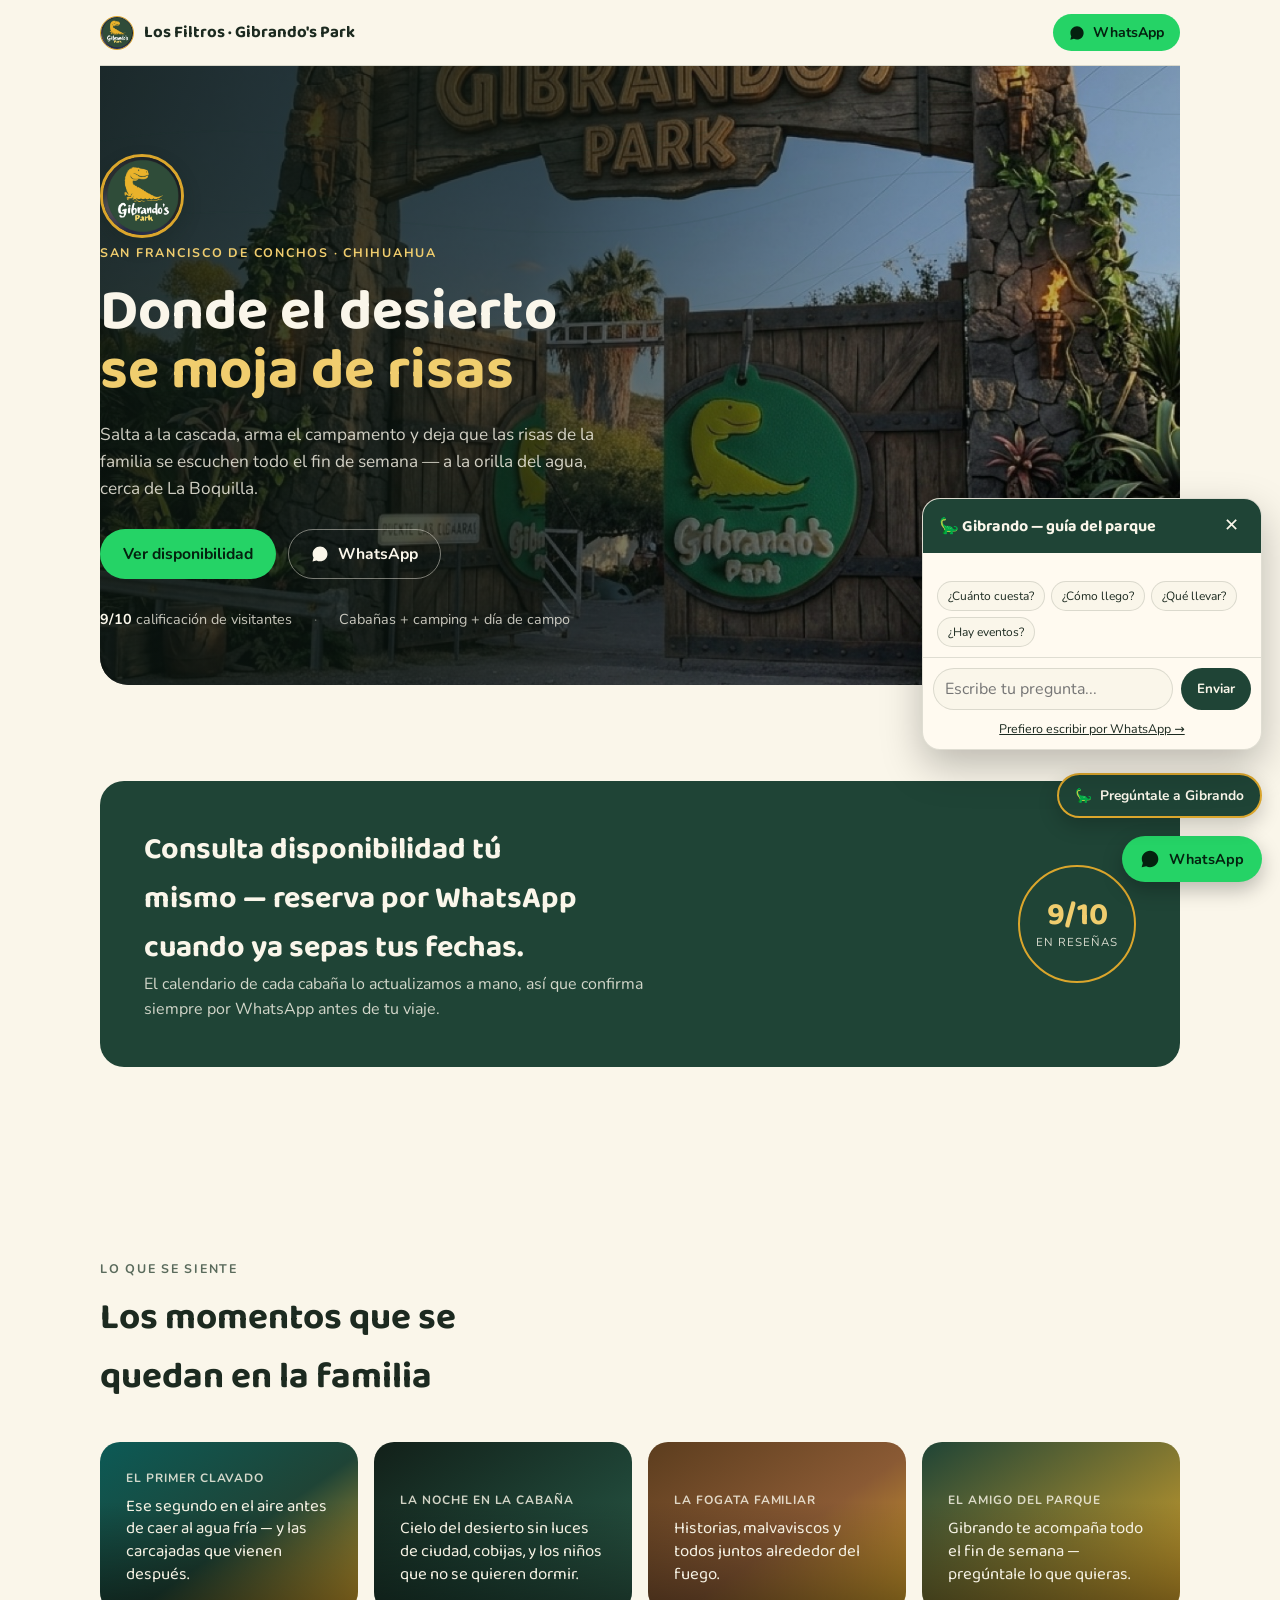
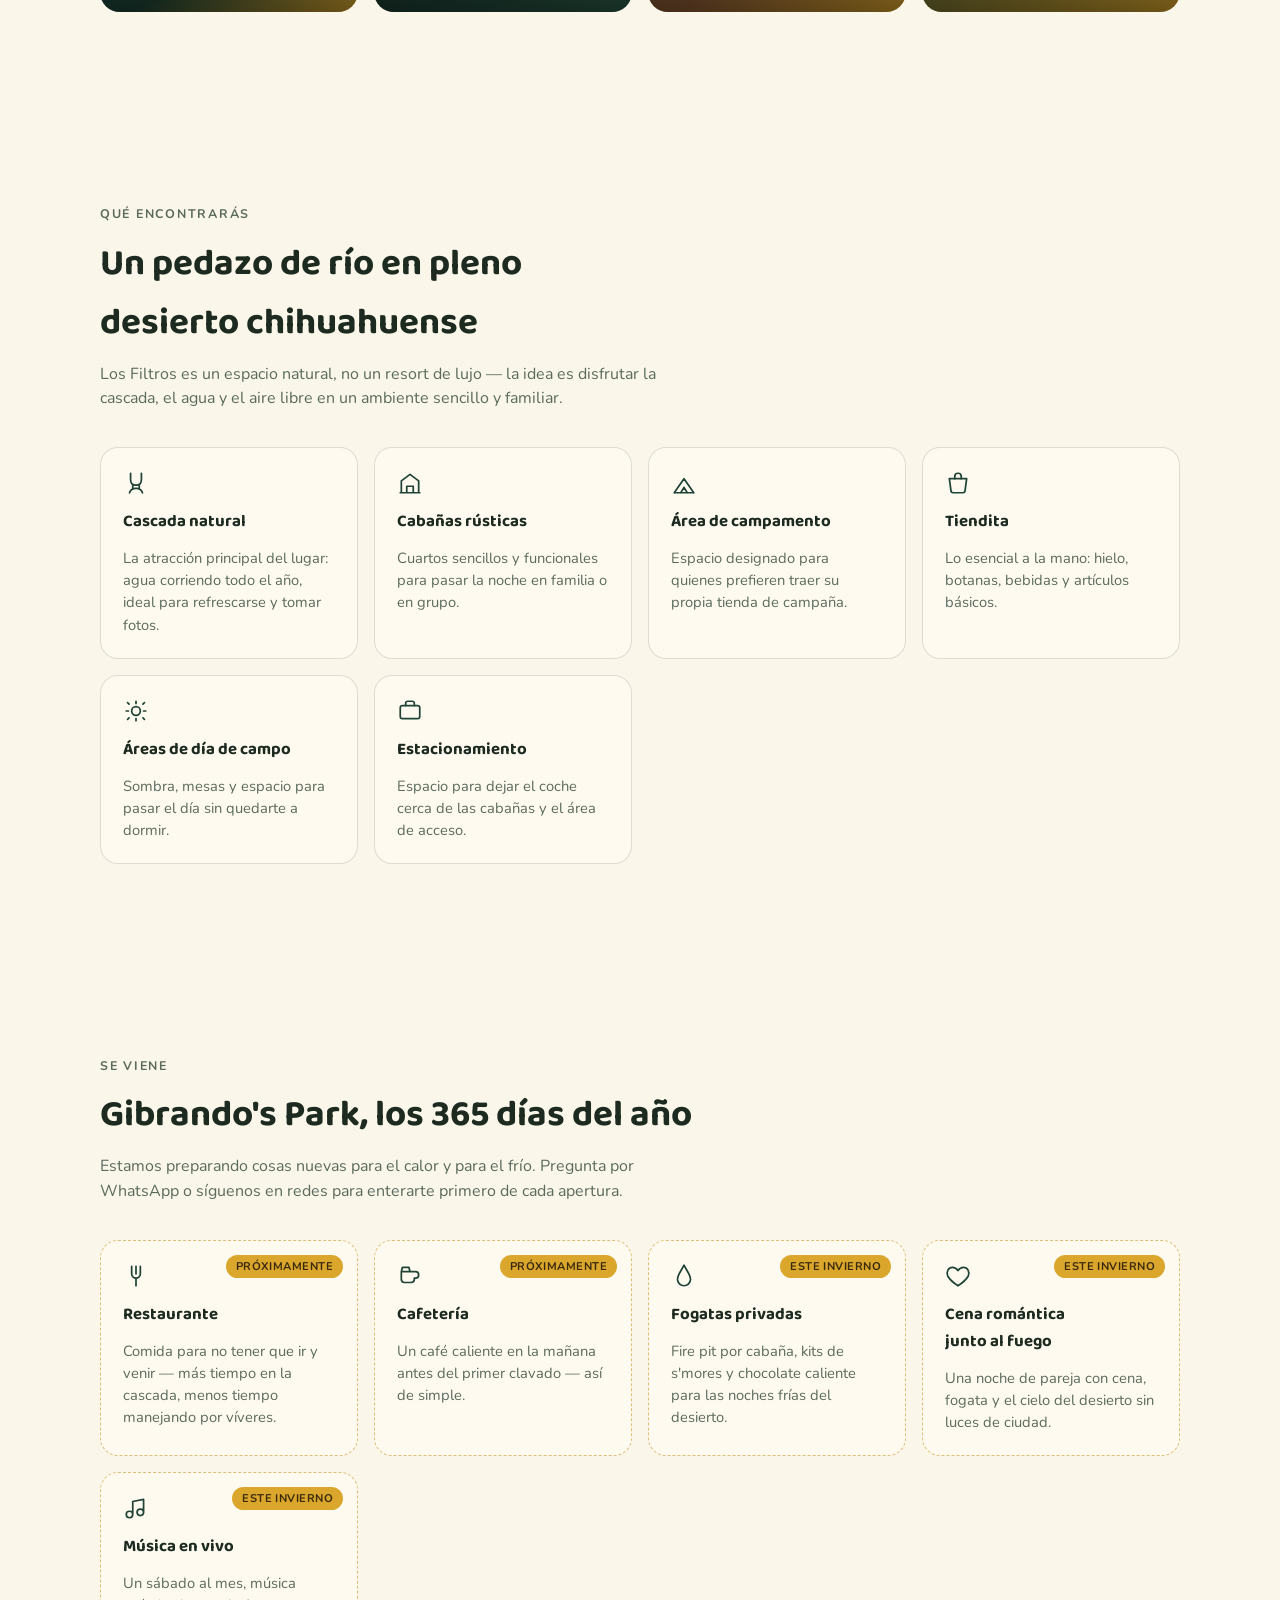
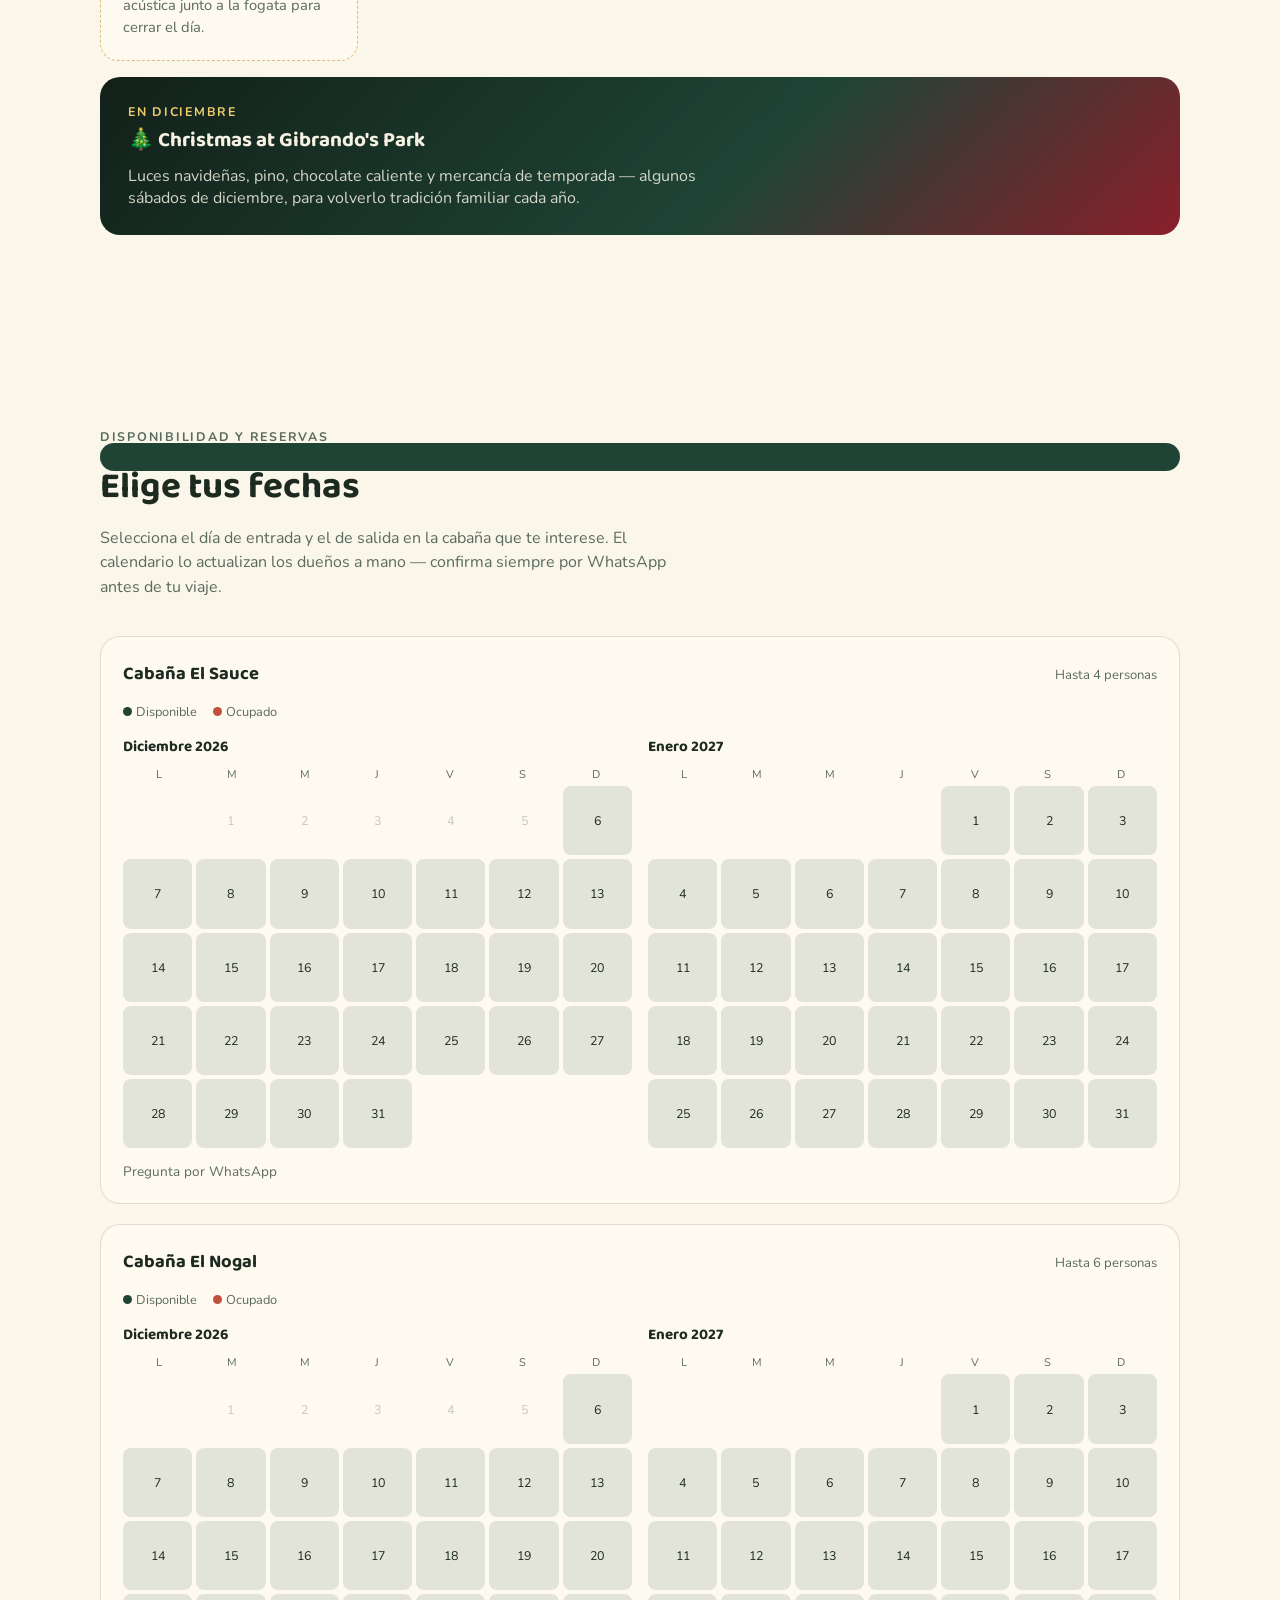
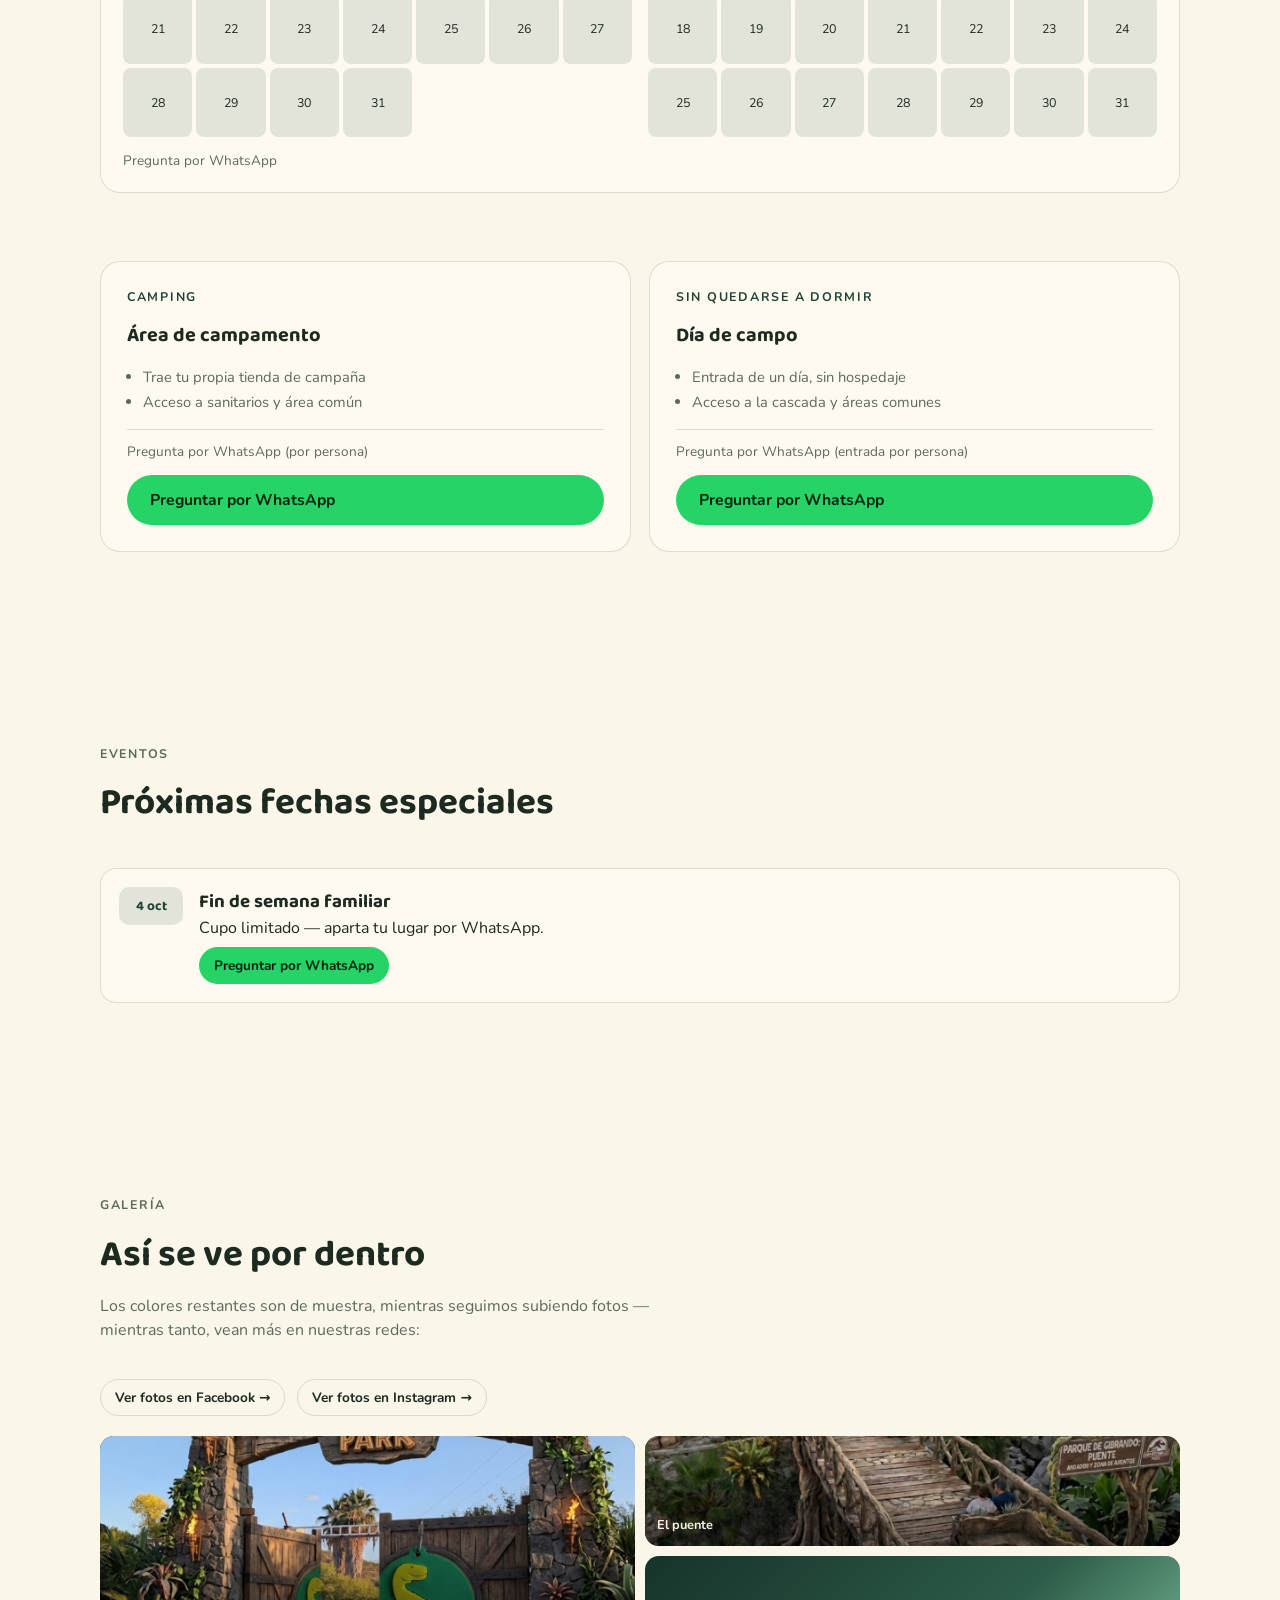
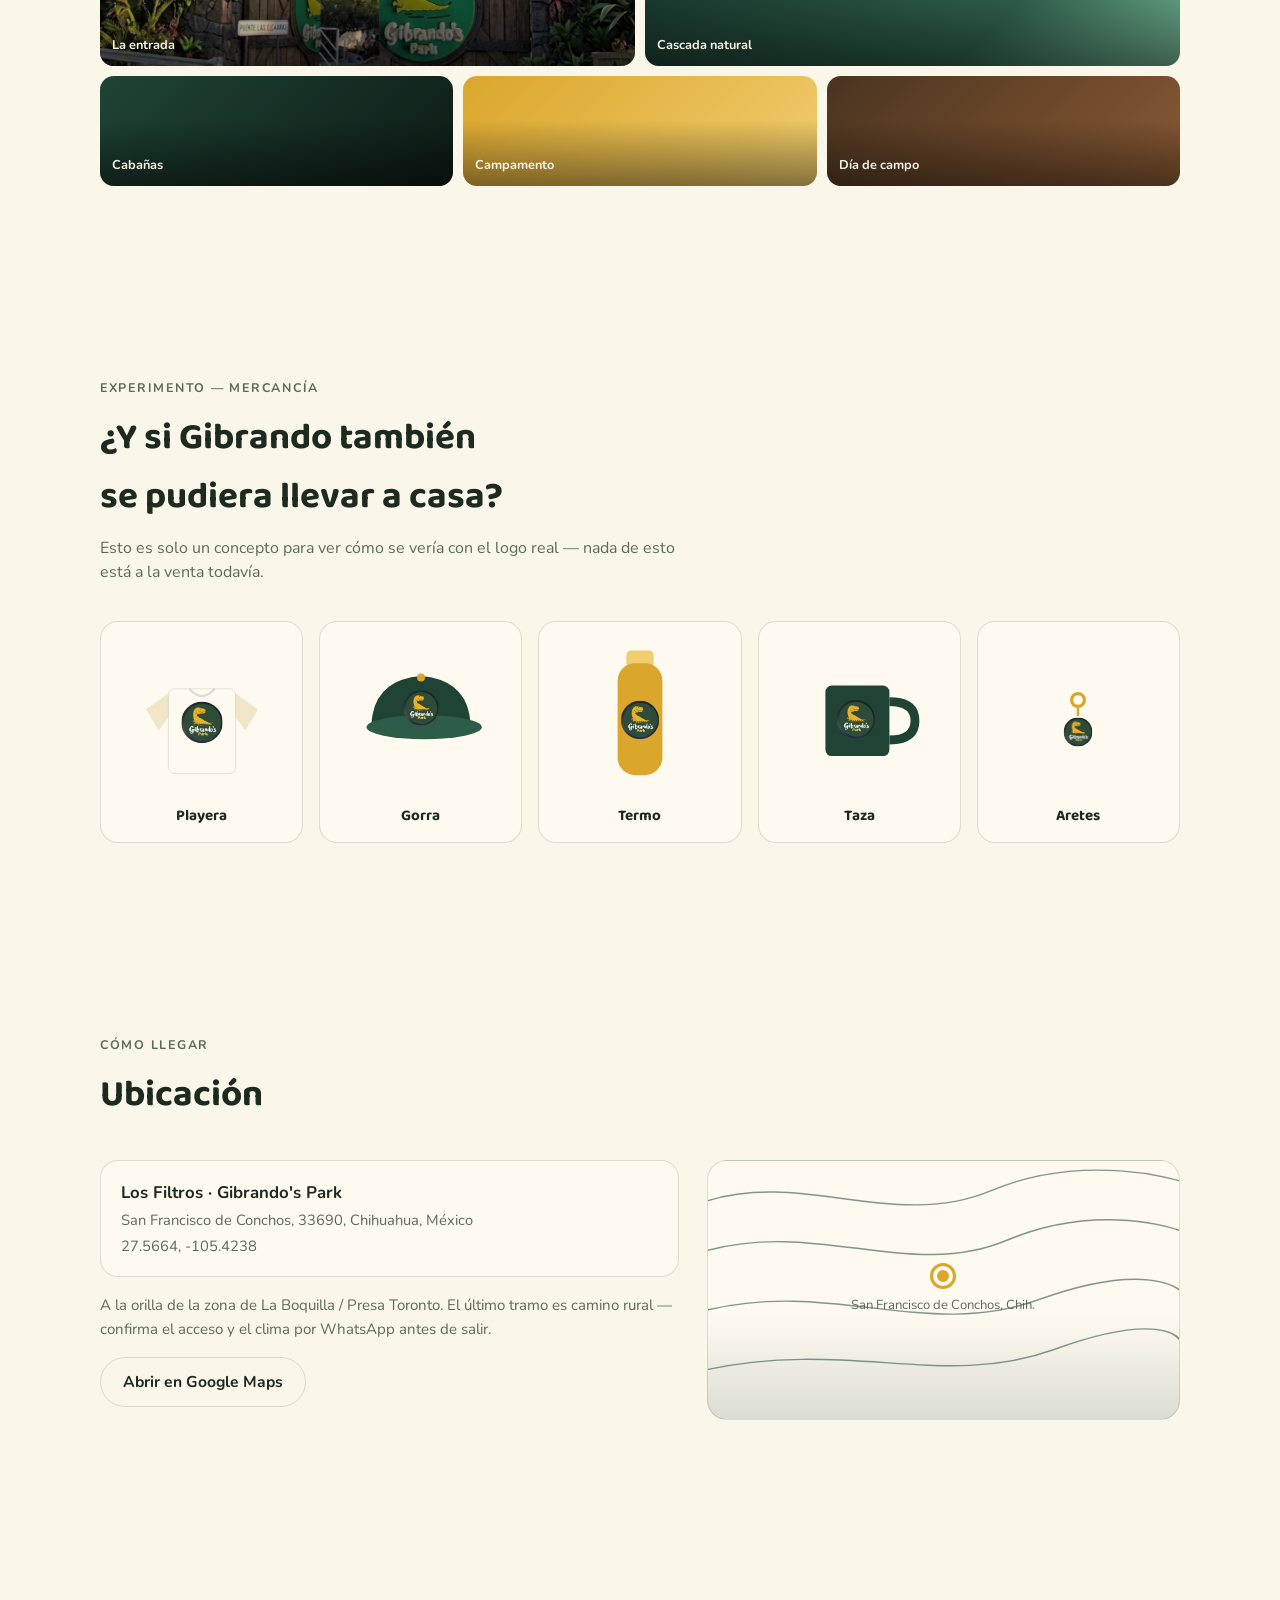
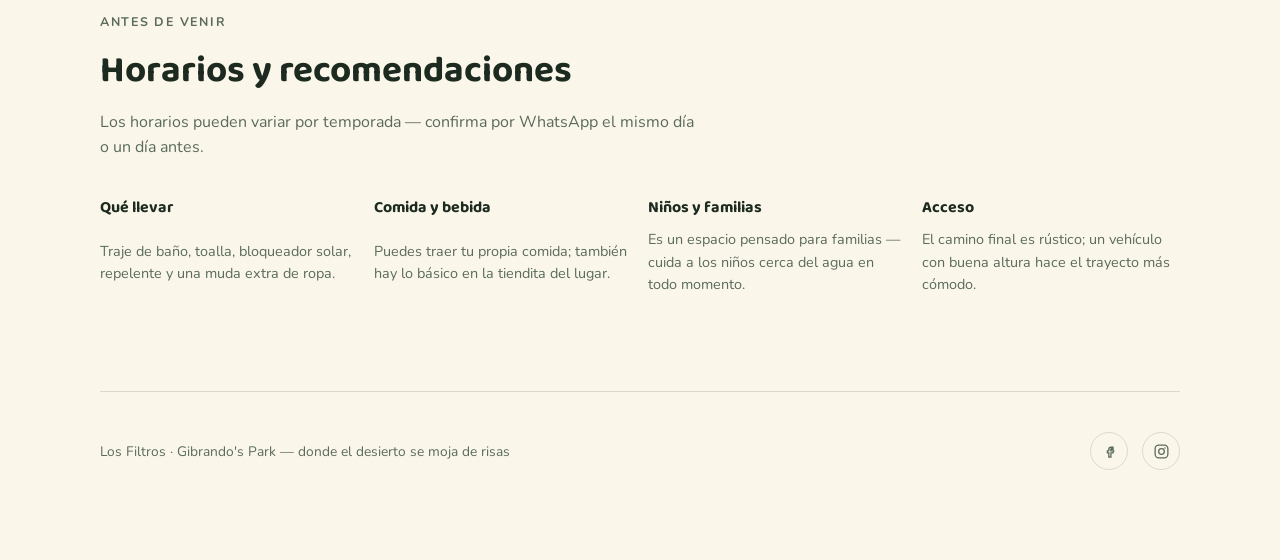
==== commit 74c664ce: "Usar fotos reales de la entrada y el puente (galería + fondo del hero) y agregar sección de temporad" ====
--- a/index.html
+++ b/index.html
@@ -25,6 +25,8 @@
 </nav>
 
 <header class="hero container">
+  <img class="hero-bg" src="foto-entrada.jpg" alt="" loading="eager">
+  <div class="hero-scrim"></div>
   <svg class="topo" viewBox="0 0 800 420" preserveAspectRatio="none">
     <g fill="none" stroke="var(--accent)" stroke-width="1">
       <path d="M-20 60 C 150 20, 300 100, 480 40 S 780 70, 860 20" opacity=".35"/>
@@ -98,12 +100,22 @@
 <section class="container" id="proximamente" data-reveal>
   <div class="sec-head">
     <p class="eyebrow">Se viene</p>
-    <h2>Restaurante y cafetería en camino</h2>
-    <p>Estamos preparando algo nuevo para que la visita sea todavía más completa. Pregunta por WhatsApp o síguenos en redes para enterarte primero cuando abran.</p>
+    <h2>Gibrando's Park, los 365 días del año</h2>
+    <p>Estamos preparando cosas nuevas para el calor y para el frío. Pregunta por WhatsApp o síguenos en redes para enterarte primero de cada apertura.</p>
   </div>
   <div class="grid-cards">
     <div class="card soon"><span class="soon-badge">Próximamente</span><svg width="26" height="26" viewBox="0 0 24 24" fill="none" stroke="currentColor" stroke-width="1.6" stroke-linecap="round" stroke-linejoin="round"><path d="M8 3v7M12 3v7M16 3v7M8 10a4 4 0 0 0 8 0M12 14v7"/></svg><h3>Restaurante</h3><p>Comida para no tener que ir y venir — más tiempo en la cascada, menos tiempo manejando por víveres.</p></div>
     <div class="card soon"><span class="soon-badge">Próximamente</span><svg width="26" height="26" viewBox="0 0 24 24" fill="none" stroke="currentColor" stroke-width="1.6" stroke-linecap="round" stroke-linejoin="round"><path d="M4 8h13a3 3 0 0 1 0 6h-1M4 8v7a3 3 0 0 0 3 3h6a3 3 0 0 0 3-3v-1M4 8l1-4h6l1 4"/></svg><h3>Cafetería</h3><p>Un café caliente en la mañana antes del primer clavado — así de simple.</p></div>
+    <div class="card soon"><span class="soon-badge">Este invierno</span><svg width="26" height="26" viewBox="0 0 24 24" fill="none" stroke="currentColor" stroke-width="1.6" stroke-linecap="round" stroke-linejoin="round"><path d="M12 2C9 8 6 11 6 15a6 6 0 0 0 12 0c0-4-3-7-6-13Z"/></svg><h3>Fogatas privadas</h3><p>Fire pit por cabaña, kits de s'mores y chocolate caliente para las noches frías del desierto.</p></div>
+    <div class="card soon"><span class="soon-badge">Este invierno</span><svg width="26" height="26" viewBox="0 0 24 24" fill="none" stroke="currentColor" stroke-width="1.6" stroke-linecap="round" stroke-linejoin="round"><path d="M12 21s-7-4.5-9.5-9C1 8 3 4 7 4c2 0 4 1.5 5 3 1-1.5 3-3 5-3 4 0 6 4 4.5 8-2.5 4.5-9.5 9-9.5 9Z"/></svg><h3>Cena romántica junto al fuego</h3><p>Una noche de pareja con cena, fogata y el cielo del desierto sin luces de ciudad.</p></div>
+    <div class="card soon"><span class="soon-badge">Este invierno</span><svg width="26" height="26" viewBox="0 0 24 24" fill="none" stroke="currentColor" stroke-width="1.6" stroke-linecap="round" stroke-linejoin="round"><path d="M9 18V6l10-2v12M9 18a3 3 0 1 1-6 0 3 3 0 0 1 6 0Zm10-2a3 3 0 1 1-6 0 3 3 0 0 1 6 0Z"/></svg><h3>Música en vivo</h3><p>Un sábado al mes, música acústica junto a la fogata para cerrar el día.</p></div>
+  </div>
+  <div class="xmas-banner">
+    <div>
+      <p class="eyebrow" style="color:var(--dorado-2)">En diciembre</p>
+      <h3>🎄 Christmas at Gibrando's Park</h3>
+      <p>Luces navideñas, pino, chocolate caliente y mercancía de temporada — algunos sábados de diciembre, para volverlo tradición familiar cada año.</p>
+    </div>
   </div>
 </section>
 
@@ -138,18 +150,18 @@
 
 <section class="container" id="galeria" data-reveal>
   <div class="sec-head"><p class="eyebrow">Galería</p><h2>Así se ve por dentro</h2>
-  <p>Estos colores son de muestra, mientras subimos las fotos aquí — pero el lugar real ya lo pueden ver ahora mismo en nuestras redes:</p></div>
+  <p>Los colores restantes son de muestra, mientras seguimos subiendo fotos — mientras tanto, vean más en nuestras redes:</p></div>
   <div class="hero-actions" style="margin-bottom:20px;">
     <a class="btn btn-ghost btn-sm" target="_blank" rel="noopener" href="https://www.facebook.com/p/Los-Filtros-Gibrandos-Park-61568561129771/">Ver fotos en Facebook →</a>
     <a class="btn btn-ghost btn-sm" target="_blank" rel="noopener" href="https://www.instagram.com/explore/locations/468517866347408/los-filtros-gibrandos-park/">Ver fotos en Instagram →</a>
   </div>
   <div class="gallery">
-    <div class="tile g1"><span>Cascada natural</span></div>
-    <div class="tile g2"><span>Cabañas</span></div>
-    <div class="tile g3"><span>Área del río</span></div>
-    <div class="tile g4"><span>Campamento</span></div>
-    <div class="tile g5"><span>Día de campo</span></div>
-    <div class="tile g6"><span>Camino de acceso</span></div>
+    <div class="tile g1"><img class="tile-img" src="foto-entrada.jpg" alt="Entrada de Gibrando's Park" loading="lazy"><span>La entrada</span></div>
+    <div class="tile g2"><img class="tile-img" src="foto-puente.jpg" alt="Puente y andador de Gibrando's Park" loading="lazy"><span>El puente</span></div>
+    <div class="tile g3"><span>Cascada natural</span></div>
+    <div class="tile g4"><span>Cabañas</span></div>
+    <div class="tile g5"><span>Campamento</span></div>
+    <div class="tile g6"><span>Día de campo</span></div>
   </div>
 </section>
 
--- a/styles.css
+++ b/styles.css
@@ -59,13 +59,18 @@
 .hero-logo{ width:clamp(64px,7vw,84px); height:clamp(64px,7vw,84px); border-radius:50%; object-fit:cover; border:3px solid var(--dorado); box-shadow:0 8px 18px rgba(18,32,25,.24); }
 .nav-cta{ display:inline-flex; align-items:center; gap:8px; background:var(--whats); color:#04210f; font-weight:700; font-size:.88rem; padding:9px 16px; border-radius:100px; text-decoration:none; white-space:nowrap; }
 
-.hero{ position:relative; padding-block: clamp(40px,9vw,88px) clamp(32px,6vw,56px); overflow:hidden; border-radius:0 0 28px 28px; }
-.topo{ position:absolute; inset:0; opacity:.5; pointer-events:none; }
-.hero-inner{ position:relative; display:grid; gap:22px; max-width:640px; }
-.hero-top{ display:flex; align-items:center; gap:16px; }
-.hero h1{ font-size:clamp(2.3rem, 6vw, 3.6rem); line-height:1.02; color:var(--ink); }
-.hero h1 em{ font-style:normal; color:var(--accent); }
-.hero p.lede{ font-size:1.08rem; color:var(--ink-soft); max-width:52ch; line-height:1.55; }
+.hero{ position:relative; padding-block: clamp(40px,9vw,88px) clamp(32px,6vw,56px); overflow:hidden; border-radius:0 0 28px 28px; min-height:440px; display:flex; align-items:center; }
+.hero-bg{ position:absolute; inset:0; width:100%; height:100%; object-fit:cover; z-index:0; }
+.hero-scrim{ position:absolute; inset:0; z-index:0; background:linear-gradient(105deg, rgba(10,20,15,.88) 0%, rgba(10,20,15,.72) 38%, rgba(10,20,15,.35) 68%, rgba(10,20,15,.15) 100%); }
+.topo{ position:absolute; inset:0; opacity:.25; pointer-events:none; z-index:0; }
+.hero-inner{ position:relative; z-index:1; display:grid; gap:22px; max-width:640px; }
+.hero-top .eyebrow{ color:var(--dorado-2); }
+.hero h1{ font-size:clamp(2.3rem, 6vw, 3.6rem); line-height:1.02; color:var(--crema); }
+.hero h1 em{ font-style:normal; color:var(--dorado-2); }
+.hero p.lede{ font-size:1.08rem; color:color-mix(in srgb, var(--crema) 82%, transparent); max-width:52ch; line-height:1.55; }
+.hero .stat-row{ color:color-mix(in srgb, var(--crema) 78%, transparent); }
+.hero .stat-row b{ color:var(--crema); }
+.hero .btn-ghost{ border-color:color-mix(in srgb, var(--crema) 45%, transparent); color:var(--crema); }
 .hero-actions{ display:flex; flex-wrap:wrap; gap:12px; margin-top:4px; }
 .btn{ display:inline-flex; align-items:center; gap:9px; padding:13px 22px; border-radius:100px; font-weight:700; font-size:.98rem; text-decoration:none; border:1px solid transparent; cursor:pointer; }
 .btn-whats{ background:var(--whats); color:#04210f; }
@@ -92,6 +97,9 @@
 .card{ background:var(--surface); border:1px solid var(--line); border-radius:18px; padding:22px; display:grid; gap:12px; align-content:start; position:relative; }
 .card.soon{ border-style:dashed; border-color:color-mix(in srgb, var(--dorado) 55%, var(--line)); }
 .soon-badge{ position:absolute; top:14px; right:14px; background:var(--dorado); color:#3a2a0d; font-size:.7rem; font-weight:700; letter-spacing:.04em; text-transform:uppercase; padding:4px 10px; border-radius:100px; }
+.xmas-banner{ margin-top:16px; background:linear-gradient(135deg,#122019,#1f4436 60%,#8a1f2b); border-radius:20px; padding:26px 28px; color:#f5f1e3; }
+.xmas-banner h3{ font-size:1.3rem; margin:4px 0 8px; }
+.xmas-banner p{ color:color-mix(in srgb, #f5f1e3 85%, transparent); max-width:60ch; }
 .card svg{ color:var(--accent); }
 .card h3{ font-size:1.05rem; }
 .card p{ color:var(--ink-soft); font-size:.92rem; line-height:1.5; }
@@ -101,6 +109,7 @@
 .tile{ position:relative; border-radius:14px; overflow:hidden; display:flex; align-items:flex-end; padding:12px; color:#f5f1e3; font-size:.8rem; font-weight:700; }
 .tile::after{ content:""; position:absolute; inset:0; background:linear-gradient(to top, rgba(0,0,0,.45), transparent 60%); }
 .tile span{ position:relative; z-index:1; }
+.tile-img{ position:absolute; inset:0; width:100%; height:100%; object-fit:cover; }
 .tile.g1{ grid-column:span 3; grid-row:span 2; background: radial-gradient(120% 100% at 30% 0%, rgba(255,255,255,.2), transparent 60%), linear-gradient(160deg,#122019,#1f4436 40%,#2d5c48 72%,#dba62c); }
 .tile.g2{ grid-column:span 3; grid-row:span 1; background:linear-gradient(135deg,#5c3d1e,#8a5a34 60%,#dba62c); }
 .tile.g3{ grid-column:span 3; grid-row:span 1; background:linear-gradient(135deg,#16332a,#2d5c48 65%,#6fae8e); }
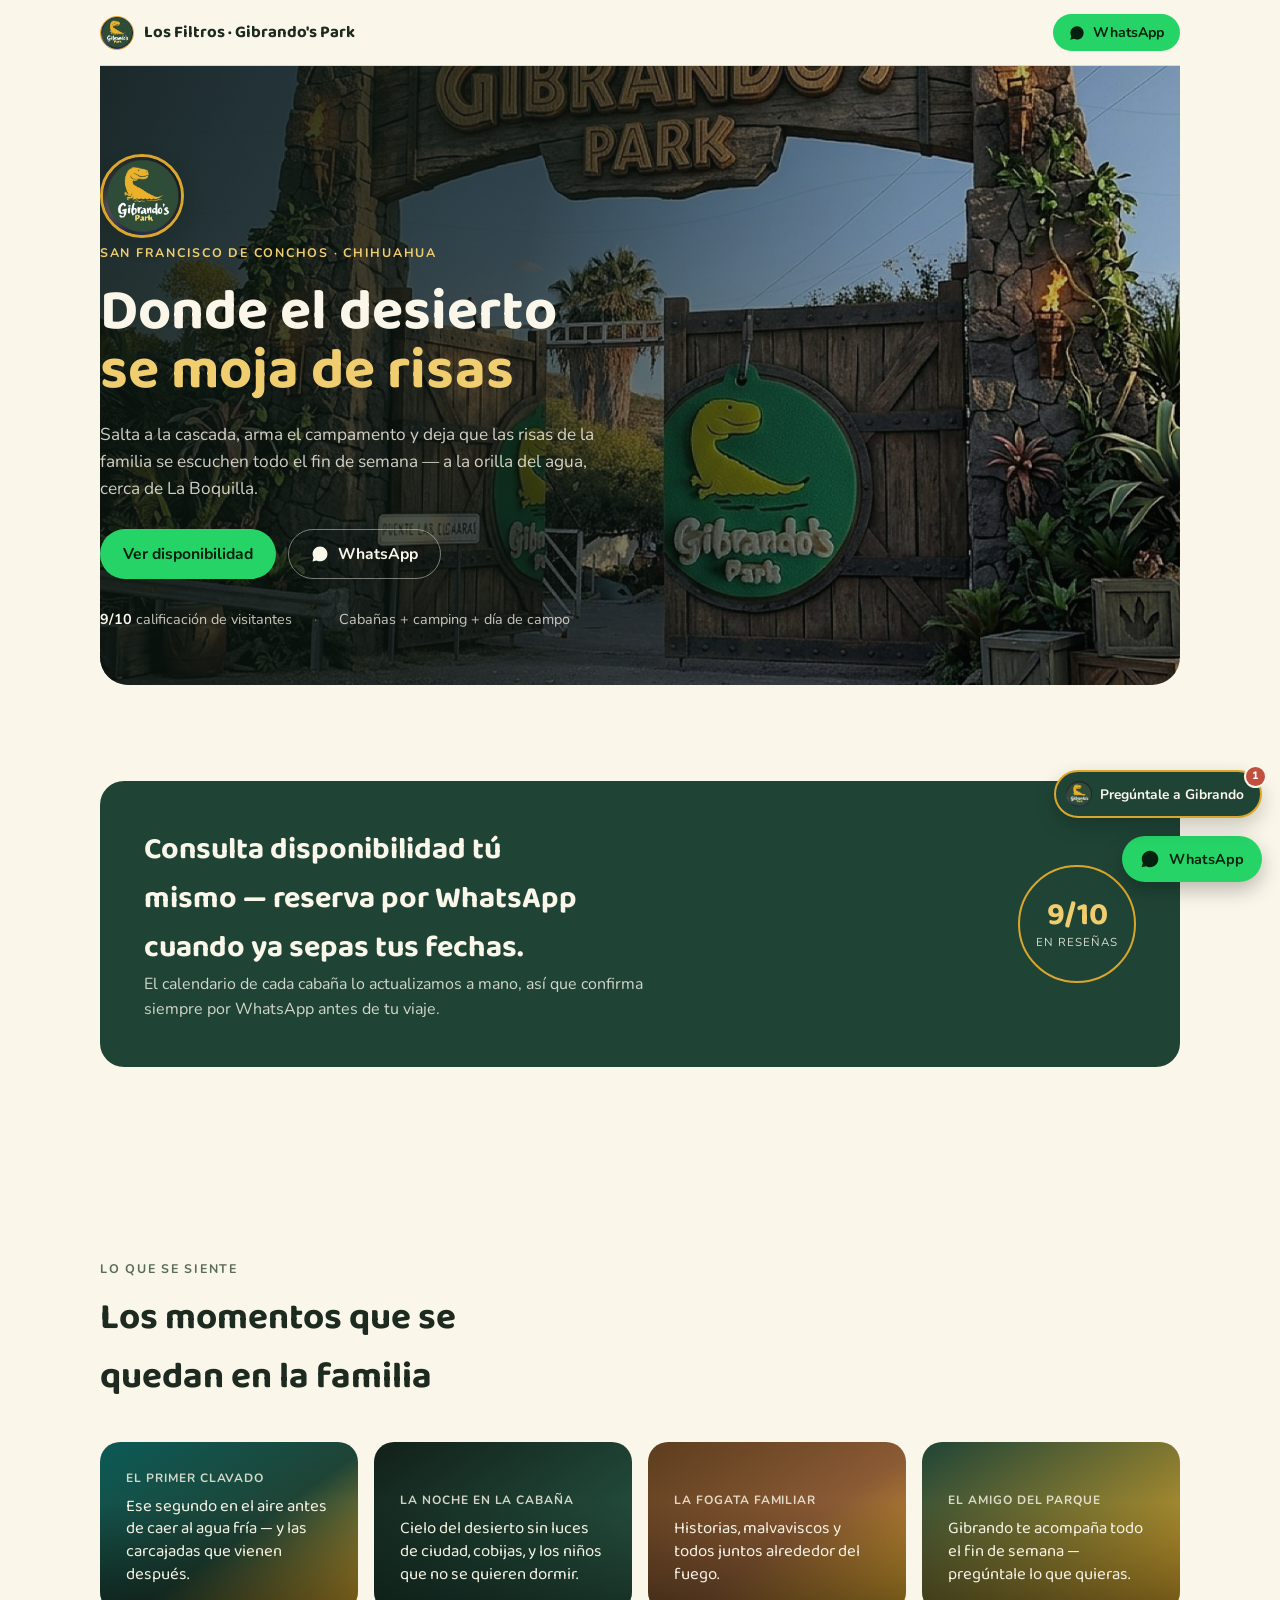
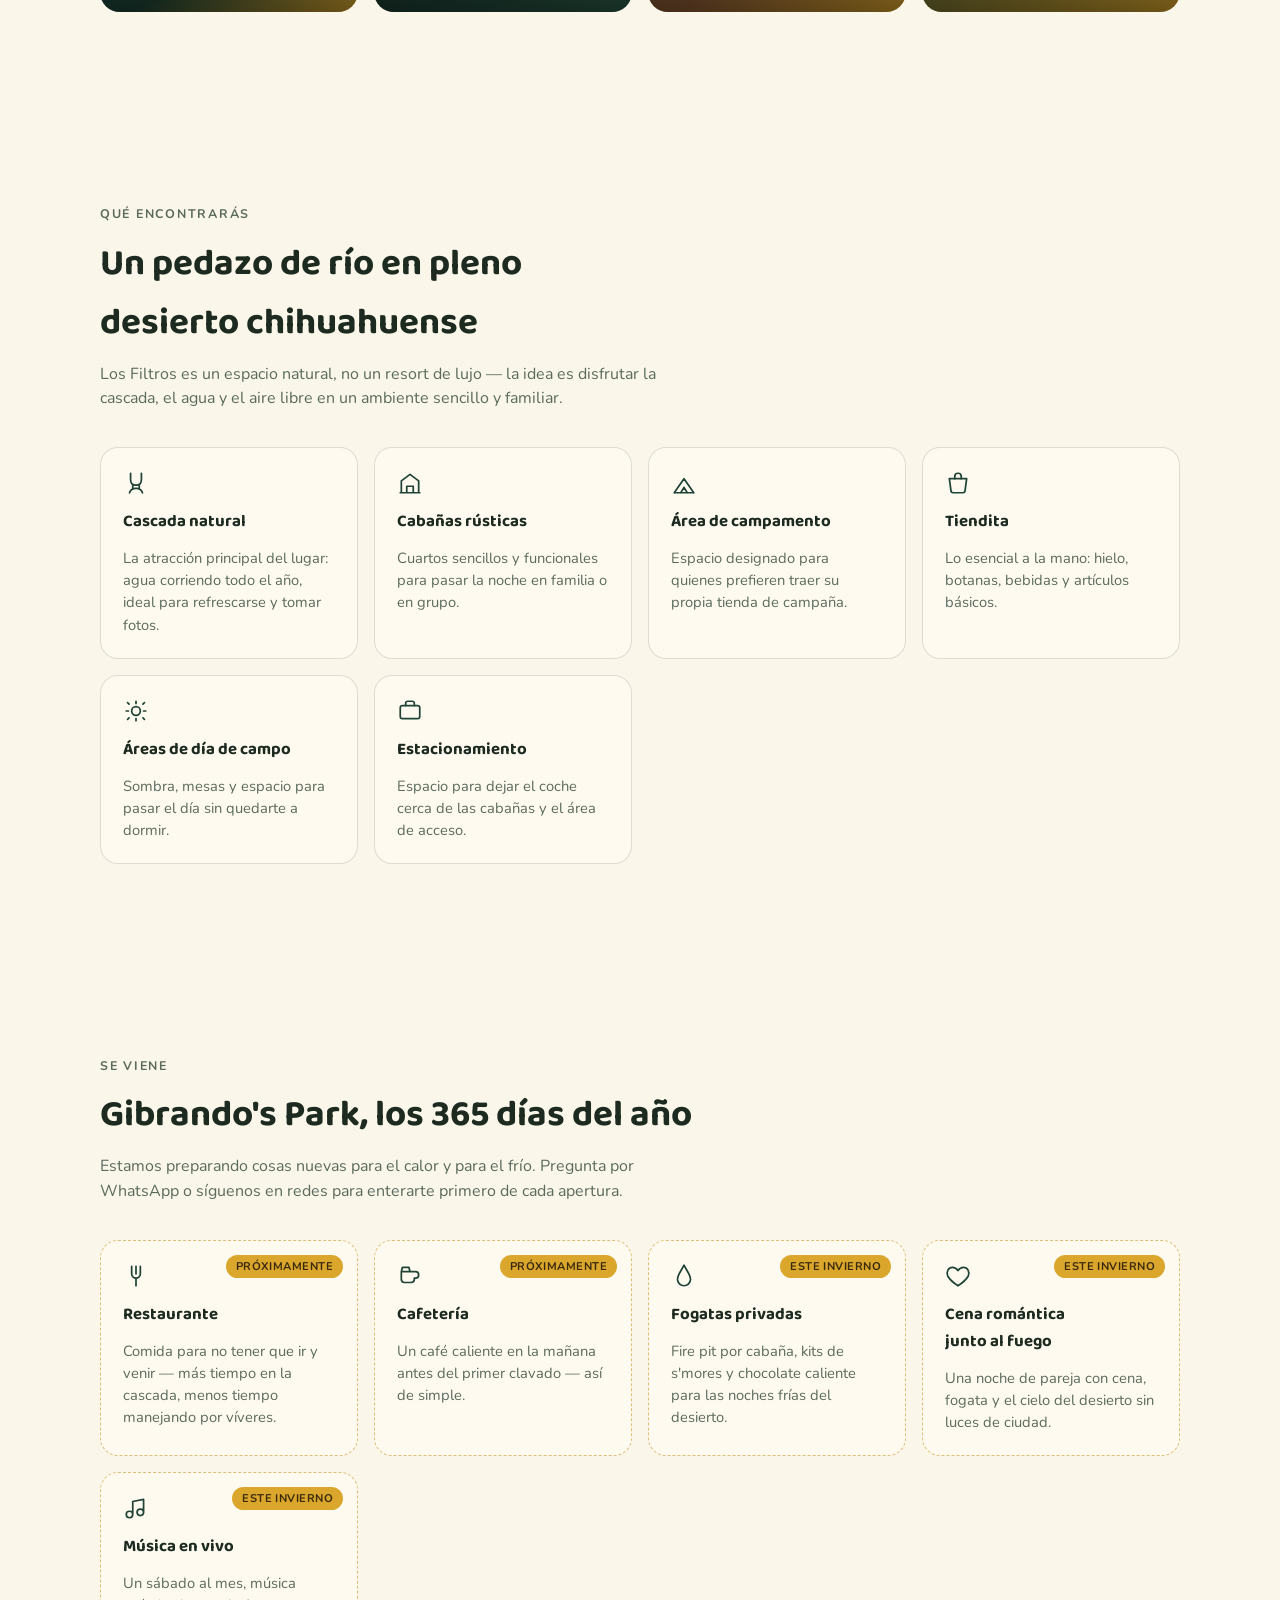
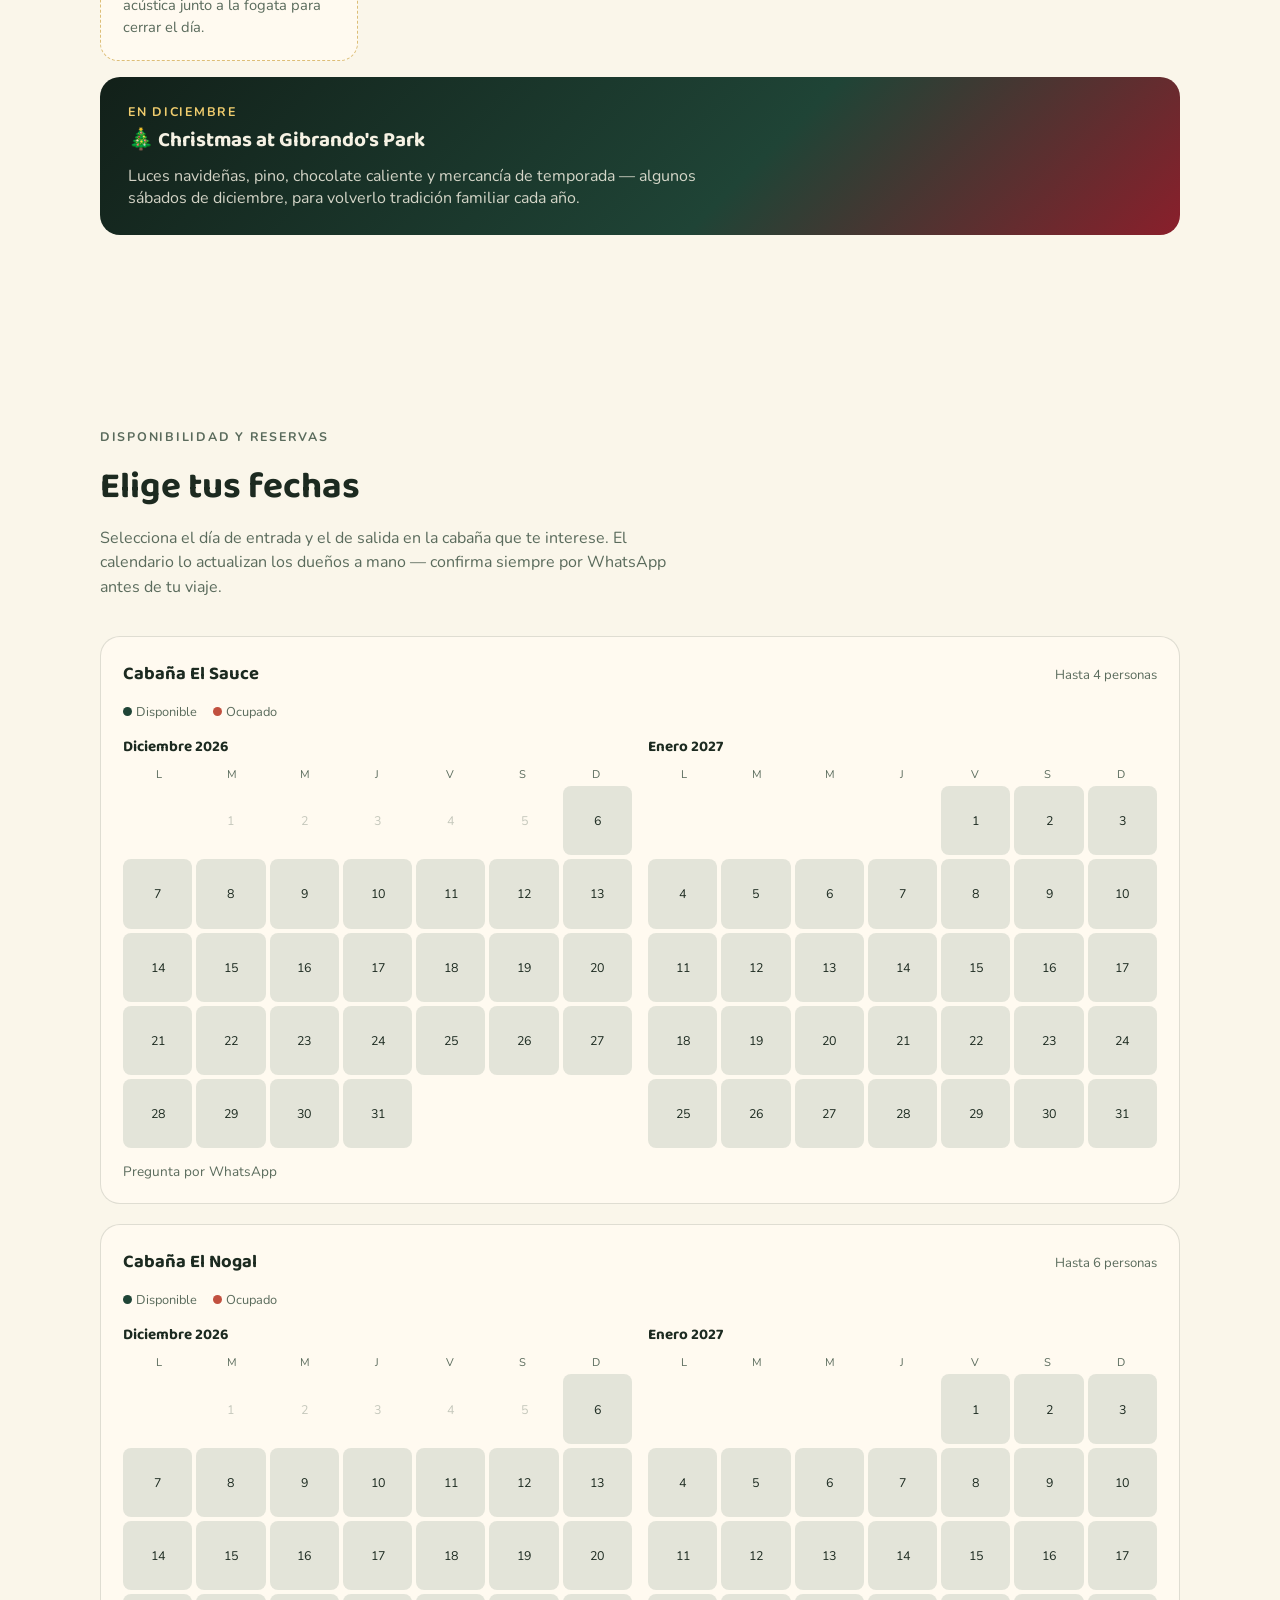
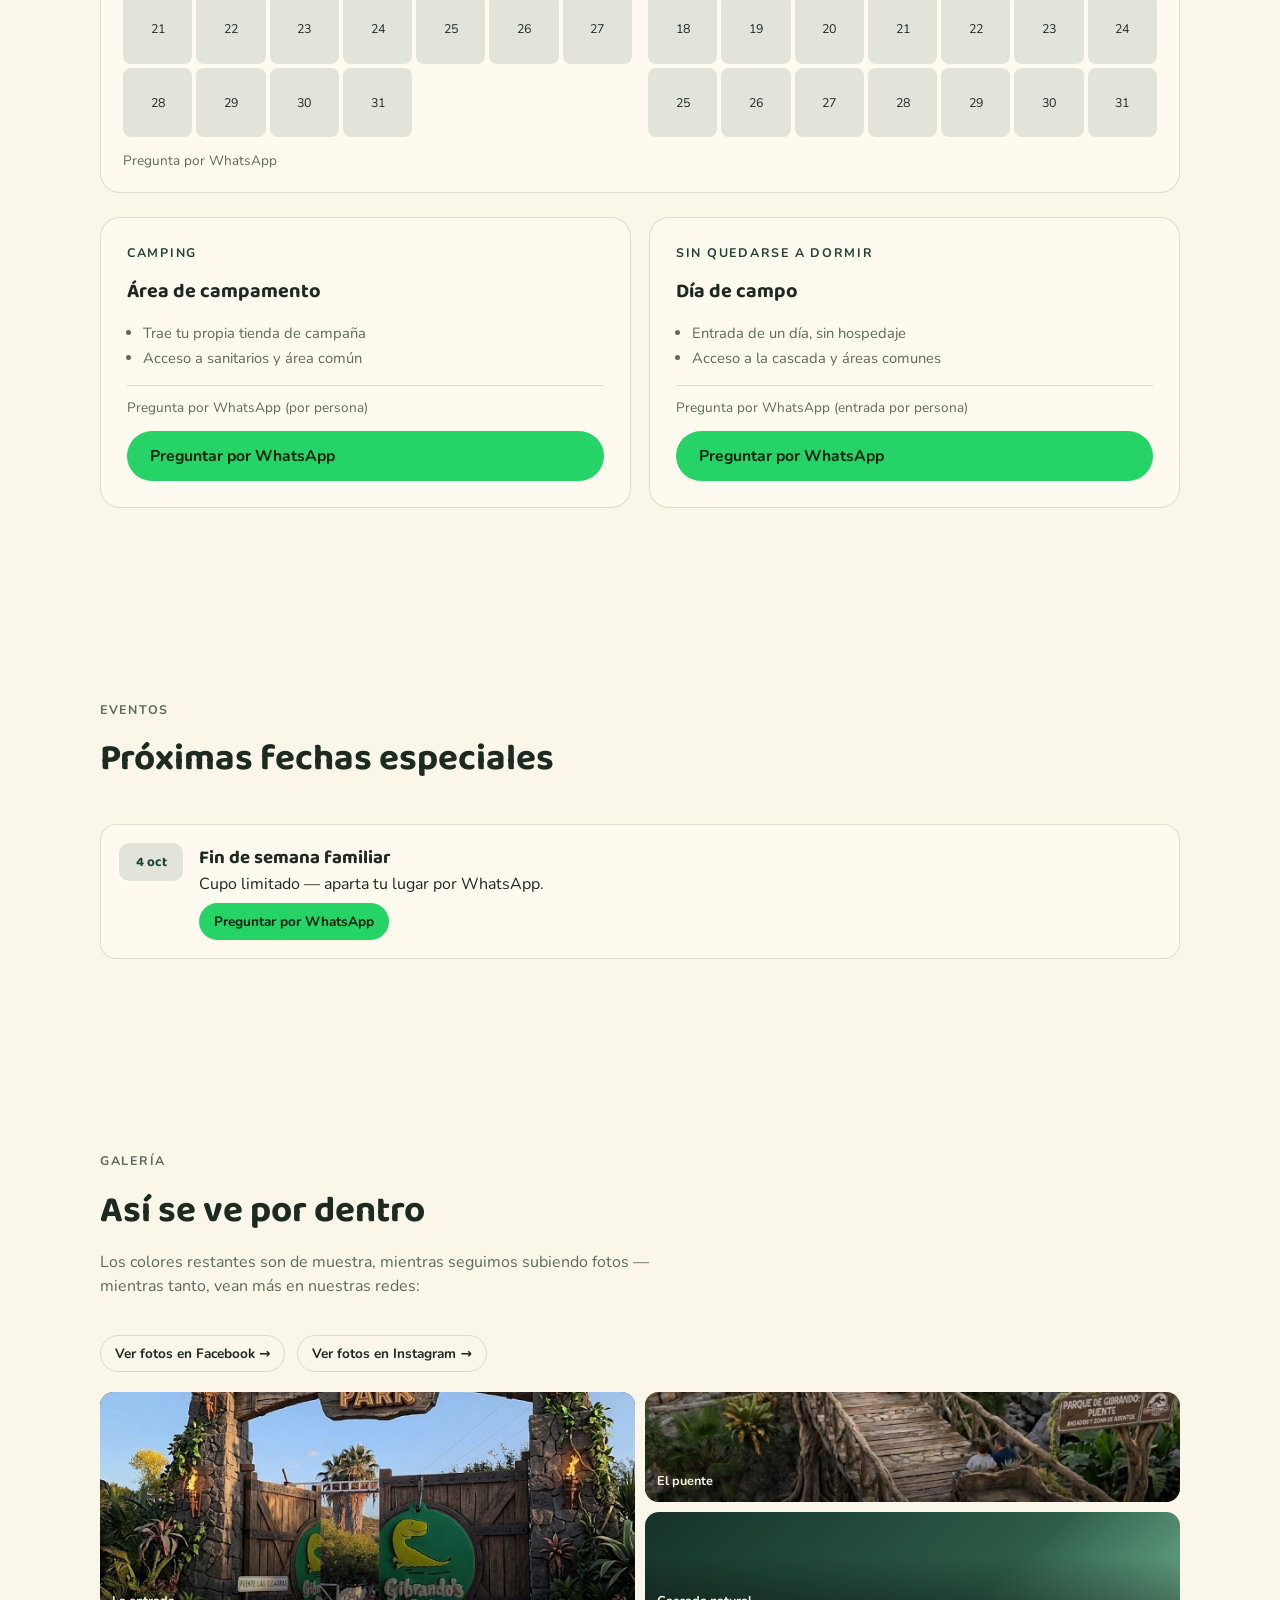
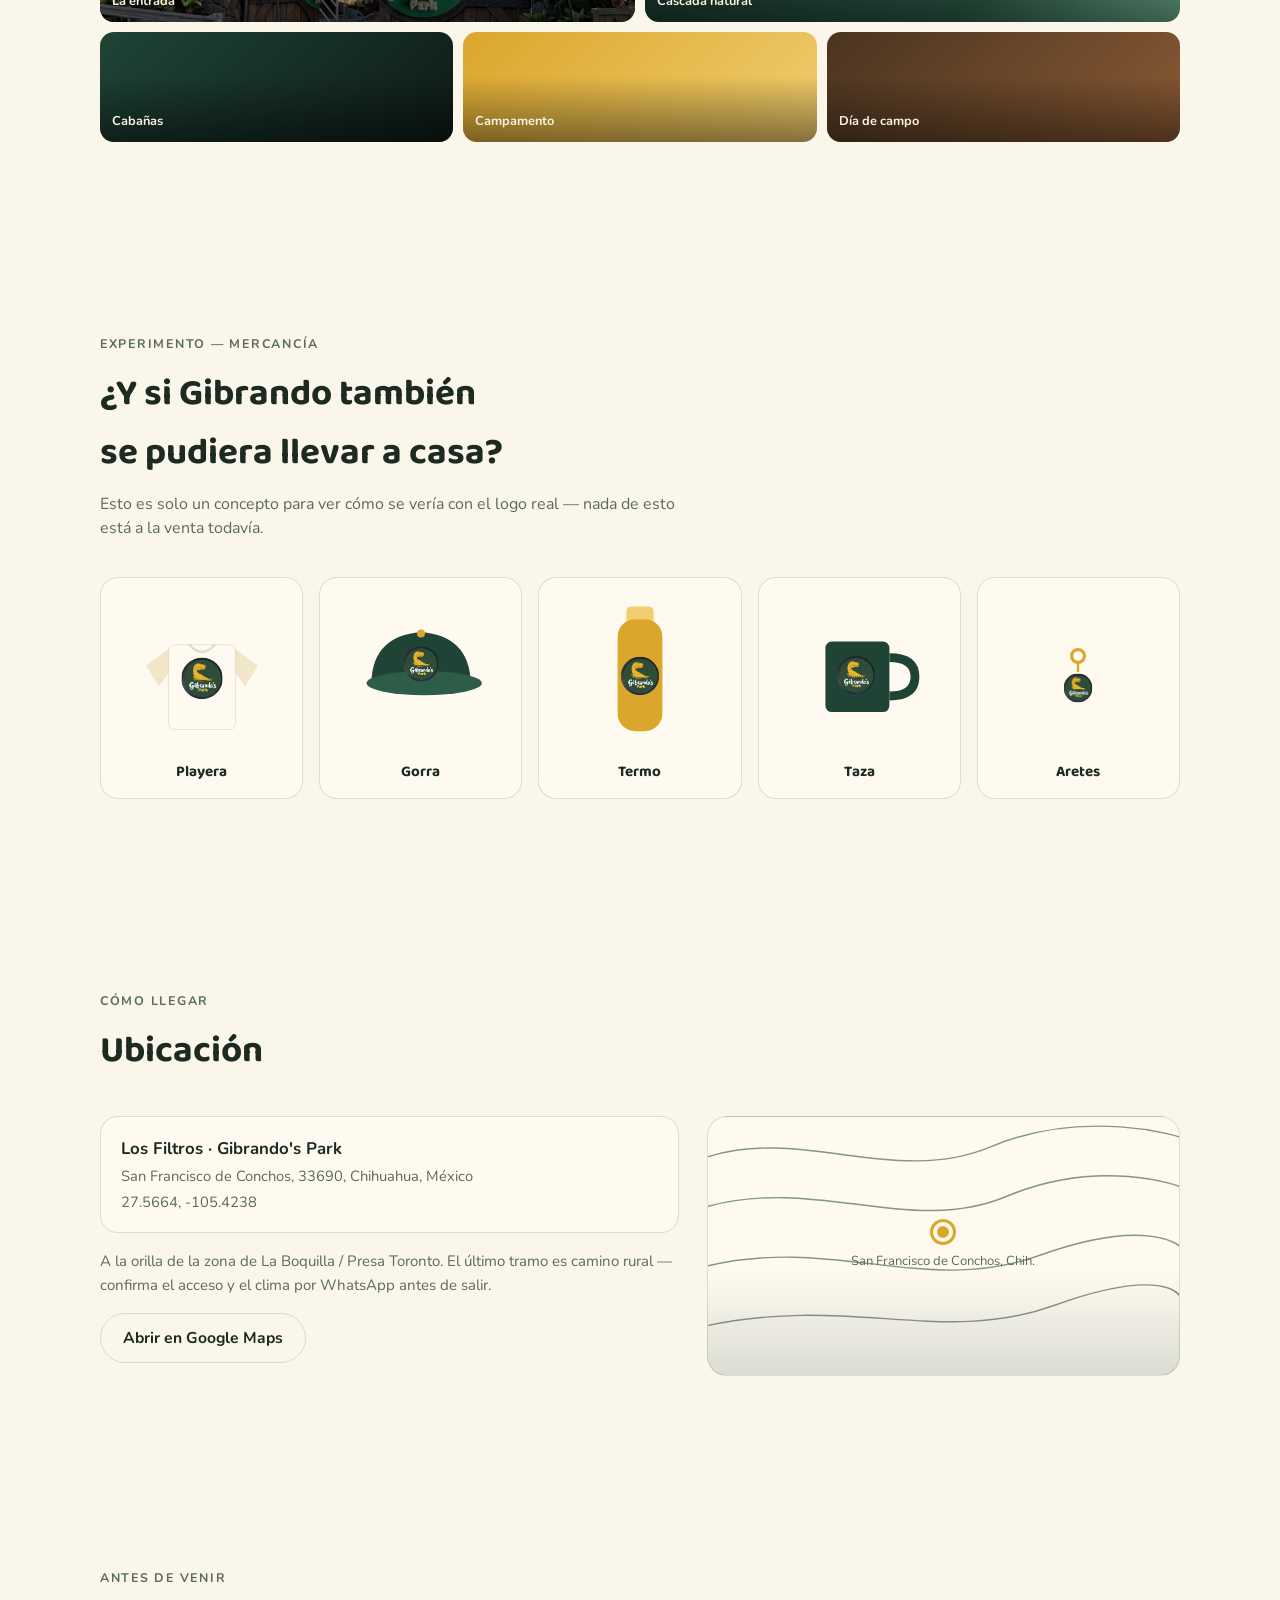
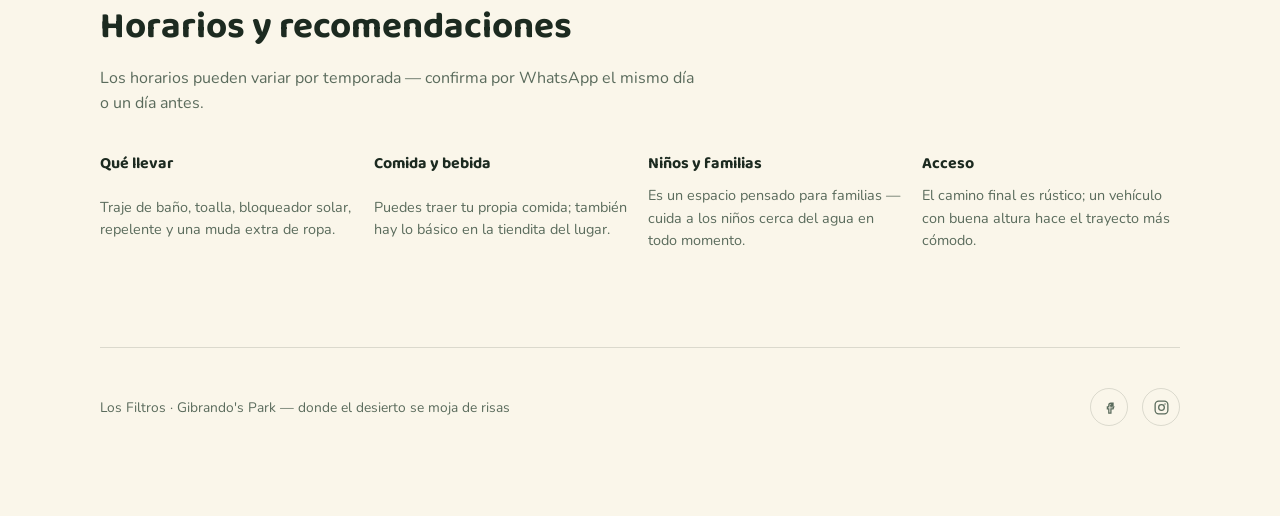
==== commit 07c24dbe: "Sharpen hero photo, fix chatbot close button, use real logo on chat launcher - Upscale + sharpen fot" ====
--- a/index.html
+++ b/index.html
@@ -267,9 +267,13 @@
   <svg width="20" height="20" viewBox="0 0 24 24" fill="currentColor"><path d="M12.04 2C6.58 2 2.13 6.45 2.13 11.91c0 1.75.46 3.39 1.26 4.81L2 22l5.42-1.36a9.9 9.9 0 0 0 4.62 1.14h.01c5.46 0 9.9-4.45 9.9-9.91C21.96 6.45 17.5 2 12.04 2z"/></svg>
   <span>WhatsApp</span>
 </a>
-<button type="button" class="chat-fab" id="dino-fab">🦕 <span>Pregúntale a Gibrando</span></button>
+<button type="button" class="chat-fab" id="dino-fab">
+  <img class="chat-fab-logo" src="logo.png" alt="" width="26" height="26">
+  <span>Pregúntale a Gibrando</span>
+  <span class="chat-fab-badge" id="chat-fab-badge">1</span>
+</button>
 <div class="chat-panel" id="chat-panel" hidden>
-  <div class="chat-head"><span>🦕 Gibrando — guía del parque</span><button type="button" id="chat-close">✕</button></div>
+  <div class="chat-head"><span><img class="chat-head-logo" src="logo.png" alt="" width="22" height="22">Gibrando — guía del parque</span><button type="button" id="chat-close" aria-label="Cerrar chat">✕</button></div>
   <div id="chat-body"></div>
   <div class="chat-quick" id="chat-quick"></div>
   <div class="chat-input-row"><input id="chat-input" type="text" placeholder="Escribe tu pregunta..."><button type="button" id="chat-send">Enviar</button></div>
--- a/styles.css
+++ b/styles.css
@@ -31,6 +31,7 @@
 }
 
 *{box-sizing:border-box;}
+[hidden]{ display:none !important; }
 html{scroll-behavior:smooth;}
 body{
   margin:0; background:var(--bg); color:var(--ink);
@@ -159,6 +160,11 @@
 .price-note{ font-size:.85rem; color:var(--ink-soft); }
 
 .selection-bar{ position:sticky; bottom:12px; margin-top:16px; background:var(--bosque); color:var(--crema); border-radius:16px; padding:14px 18px; display:flex; flex-wrap:wrap; gap:12px; align-items:center; justify-content:space-between; }
+.book-form{ display:grid; gap:10px; width:100%; }
+.book-form-row{ display:flex; flex-wrap:wrap; gap:8px; align-items:center; }
+.book-input{ flex:1; min-width:140px; font:inherit; padding:9px 14px; border-radius:100px; border:1px solid color-mix(in srgb, var(--crema) 40%, transparent); background:color-mix(in srgb, var(--crema) 12%, transparent); color:var(--crema); }
+.book-input::placeholder{ color:color-mix(in srgb, var(--crema) 65%, transparent); }
+.book-status{ font-size:.82rem; }
 
 .events-list{ display:grid; gap:14px; }
 .event-card{ display:flex; gap:16px; background:var(--surface); border:1px solid var(--line); border-radius:16px; padding:18px; align-items:flex-start; }
@@ -193,15 +199,19 @@
 .float-whats{ position:fixed; right:18px; bottom:18px; z-index:50; display:inline-flex; align-items:center; gap:9px; background:var(--whats); color:#04210f; padding:13px 18px; border-radius:100px; font-weight:700; font-size:.9rem; text-decoration:none; box-shadow:0 8px 20px rgba(0,0,0,.25); }
 @media (max-width:520px){ .float-whats span{ display:none; } .float-whats{ padding:14px; } }
 
-.chat-fab{ position:fixed; right:18px; bottom:82px; z-index:50; background:var(--bosque); color:var(--crema); border:2px solid var(--dorado); border-radius:100px; padding:11px 16px; font-weight:700; font-size:.86rem; display:inline-flex; align-items:center; gap:8px; cursor:pointer; box-shadow:0 8px 20px rgba(0,0,0,.2); }
+.chat-fab{ position:fixed; right:18px; bottom:82px; z-index:50; background:var(--bosque); color:var(--crema); border:2px solid var(--dorado); border-radius:100px; padding:9px 16px 9px 10px; font-weight:700; font-size:.86rem; display:inline-flex; align-items:center; gap:8px; cursor:pointer; box-shadow:0 8px 20px rgba(0,0,0,.2); }
+.chat-fab-logo{ width:26px; height:26px; border-radius:50%; object-fit:cover; flex-shrink:0; background:var(--crema); }
+.chat-fab-badge{ position:absolute; top:-5px; right:-5px; background:var(--peligro); color:#fff; font-size:.68rem; font-weight:800; line-height:1; min-width:19px; height:19px; border-radius:100px; display:flex; align-items:center; justify-content:center; padding:0 4px; box-shadow:0 0 0 2px var(--bg); }
 @media (prefers-reduced-motion:no-preference){
   .chat-fab{ animation: dino-bounce 3.2s ease-in-out infinite; }
   .chat-fab:hover{ animation-play-state:paused; }
   @keyframes dino-bounce{ 0%,80%,100%{ transform:translateY(0); } 88%{ transform:translateY(-6px); } 94%{ transform:translateY(0); } }
 }
-@media (max-width:520px){ .chat-fab span{ display:none; } .chat-fab{ padding:12px; } }
+@media (max-width:520px){ .chat-fab span{ display:none; } .chat-fab{ padding:9px; } }
 .chat-panel{ position:fixed; right:18px; bottom:150px; z-index:55; width:min(340px,88vw); max-height:min(60vh,520px); background:var(--surface); border:1px solid var(--line); border-radius:18px; box-shadow:0 16px 40px rgba(0,0,0,.25); display:flex; flex-direction:column; overflow:hidden; }
 .chat-head{ background:var(--bosque); color:var(--crema); padding:12px 16px; display:flex; justify-content:space-between; align-items:center; font-weight:700; font-family:'Baloo 2',sans-serif; }
+.chat-head span{ display:inline-flex; align-items:center; gap:8px; }
+.chat-head-logo{ width:22px; height:22px; border-radius:50%; object-fit:cover; }
 .chat-head button{ background:none; border:none; color:var(--crema); font-size:1.1rem; cursor:pointer; }
 #chat-body{ flex:1; overflow-y:auto; padding:14px; display:grid; gap:8px; align-content:start; }
 .chat-msg{ padding:9px 12px; border-radius:12px; font-size:.86rem; line-height:1.4; max-width:85%; }
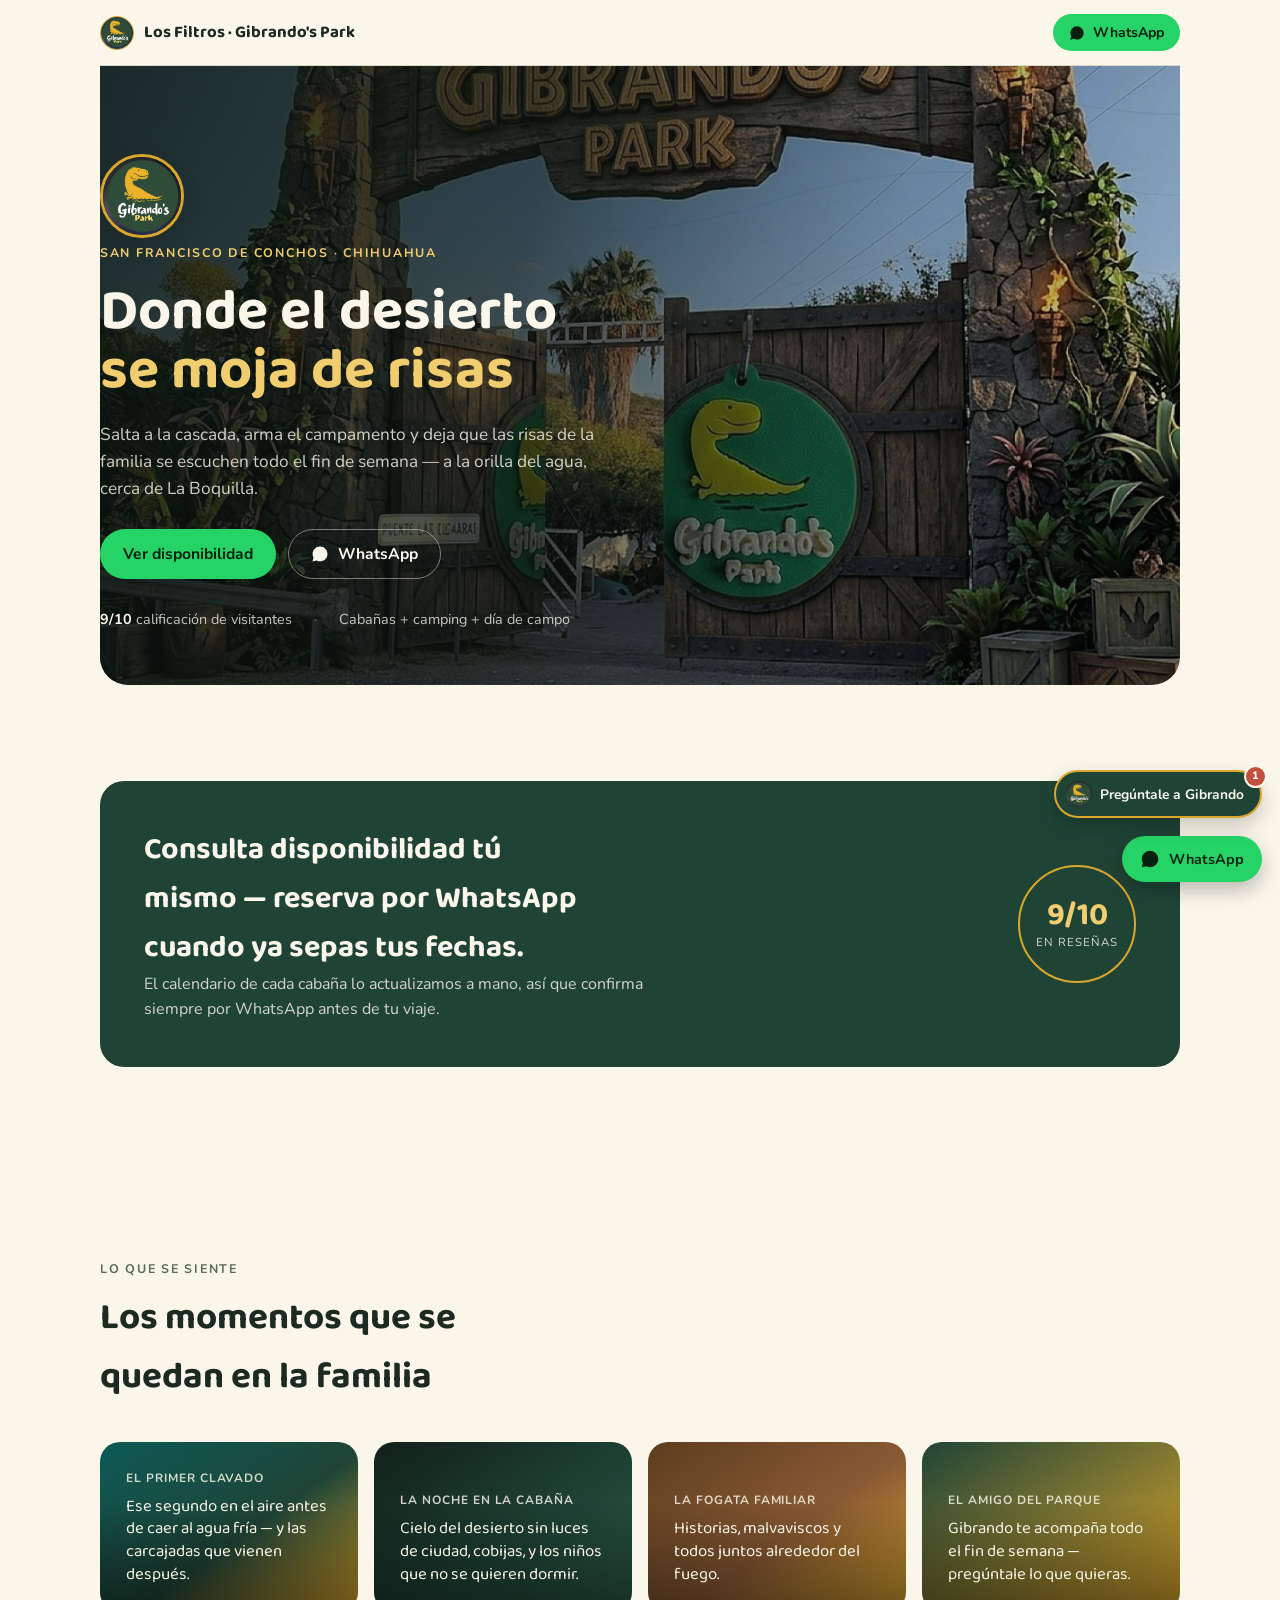
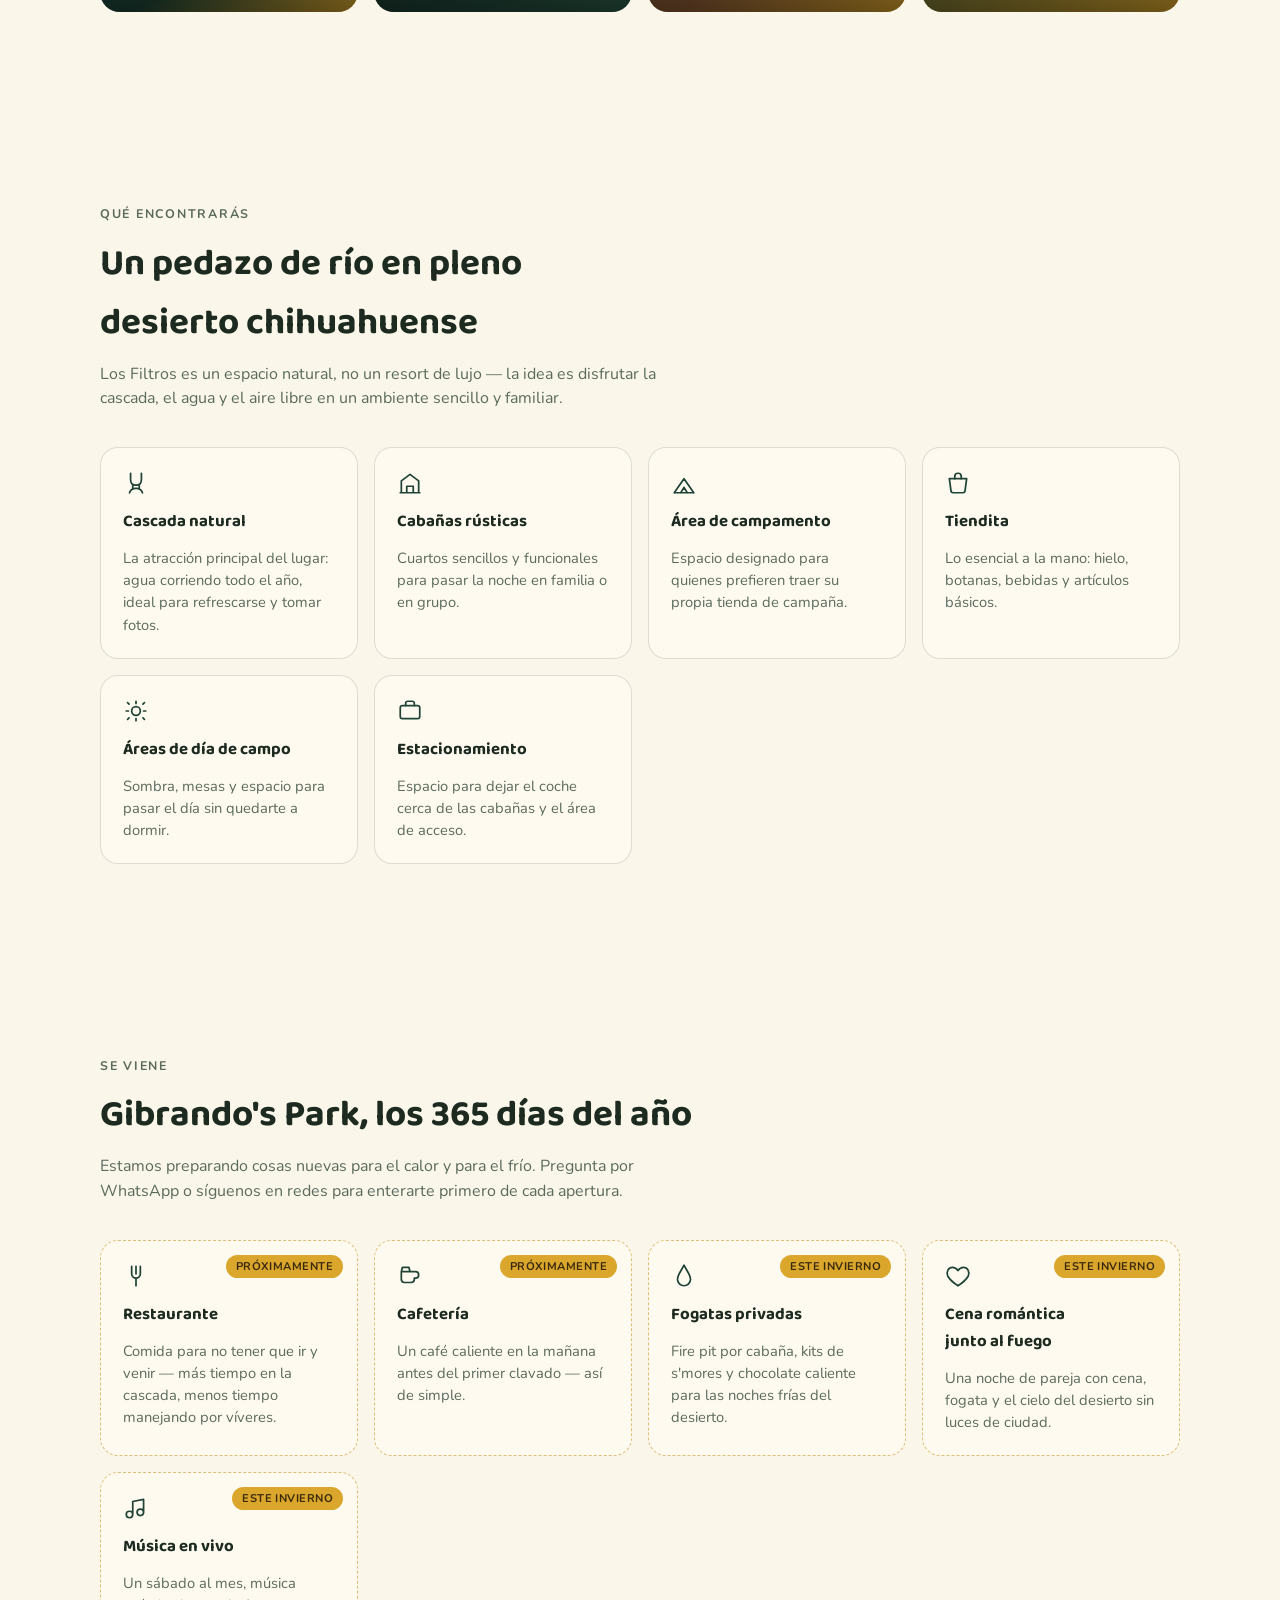
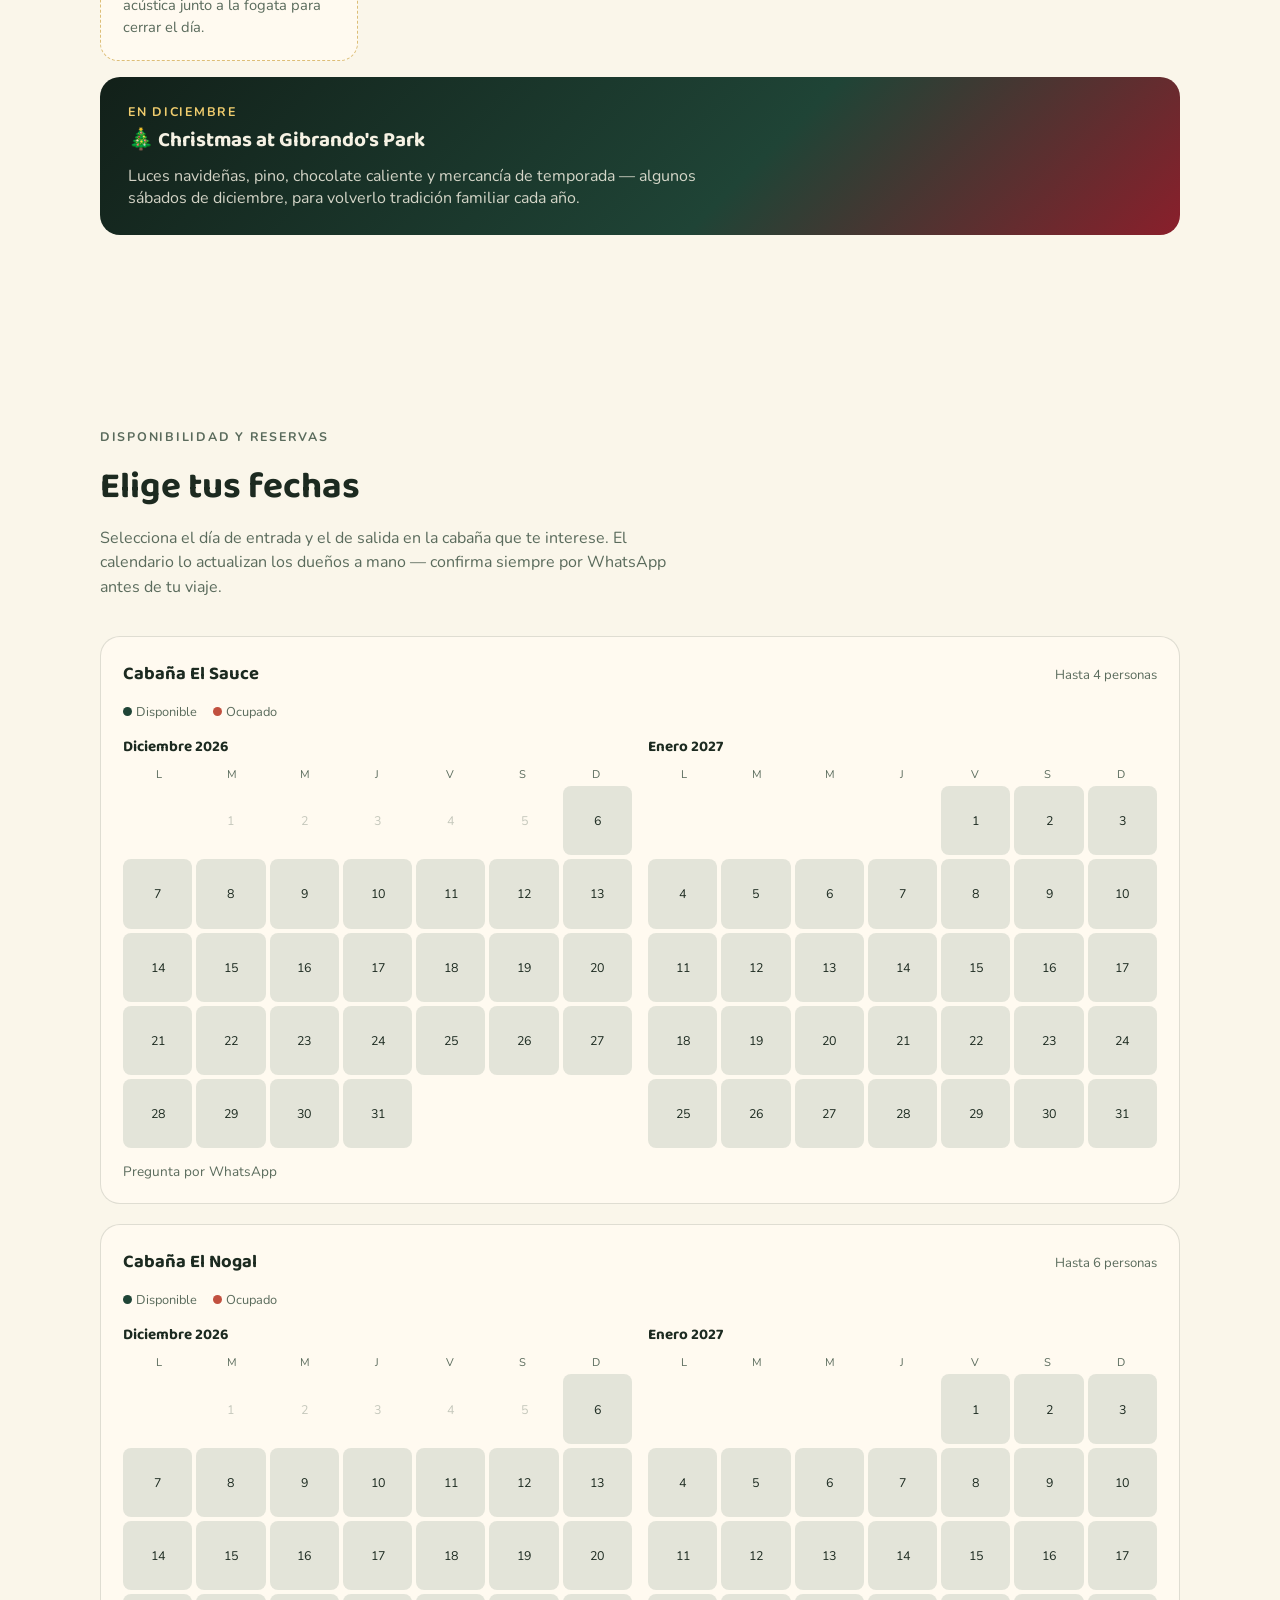
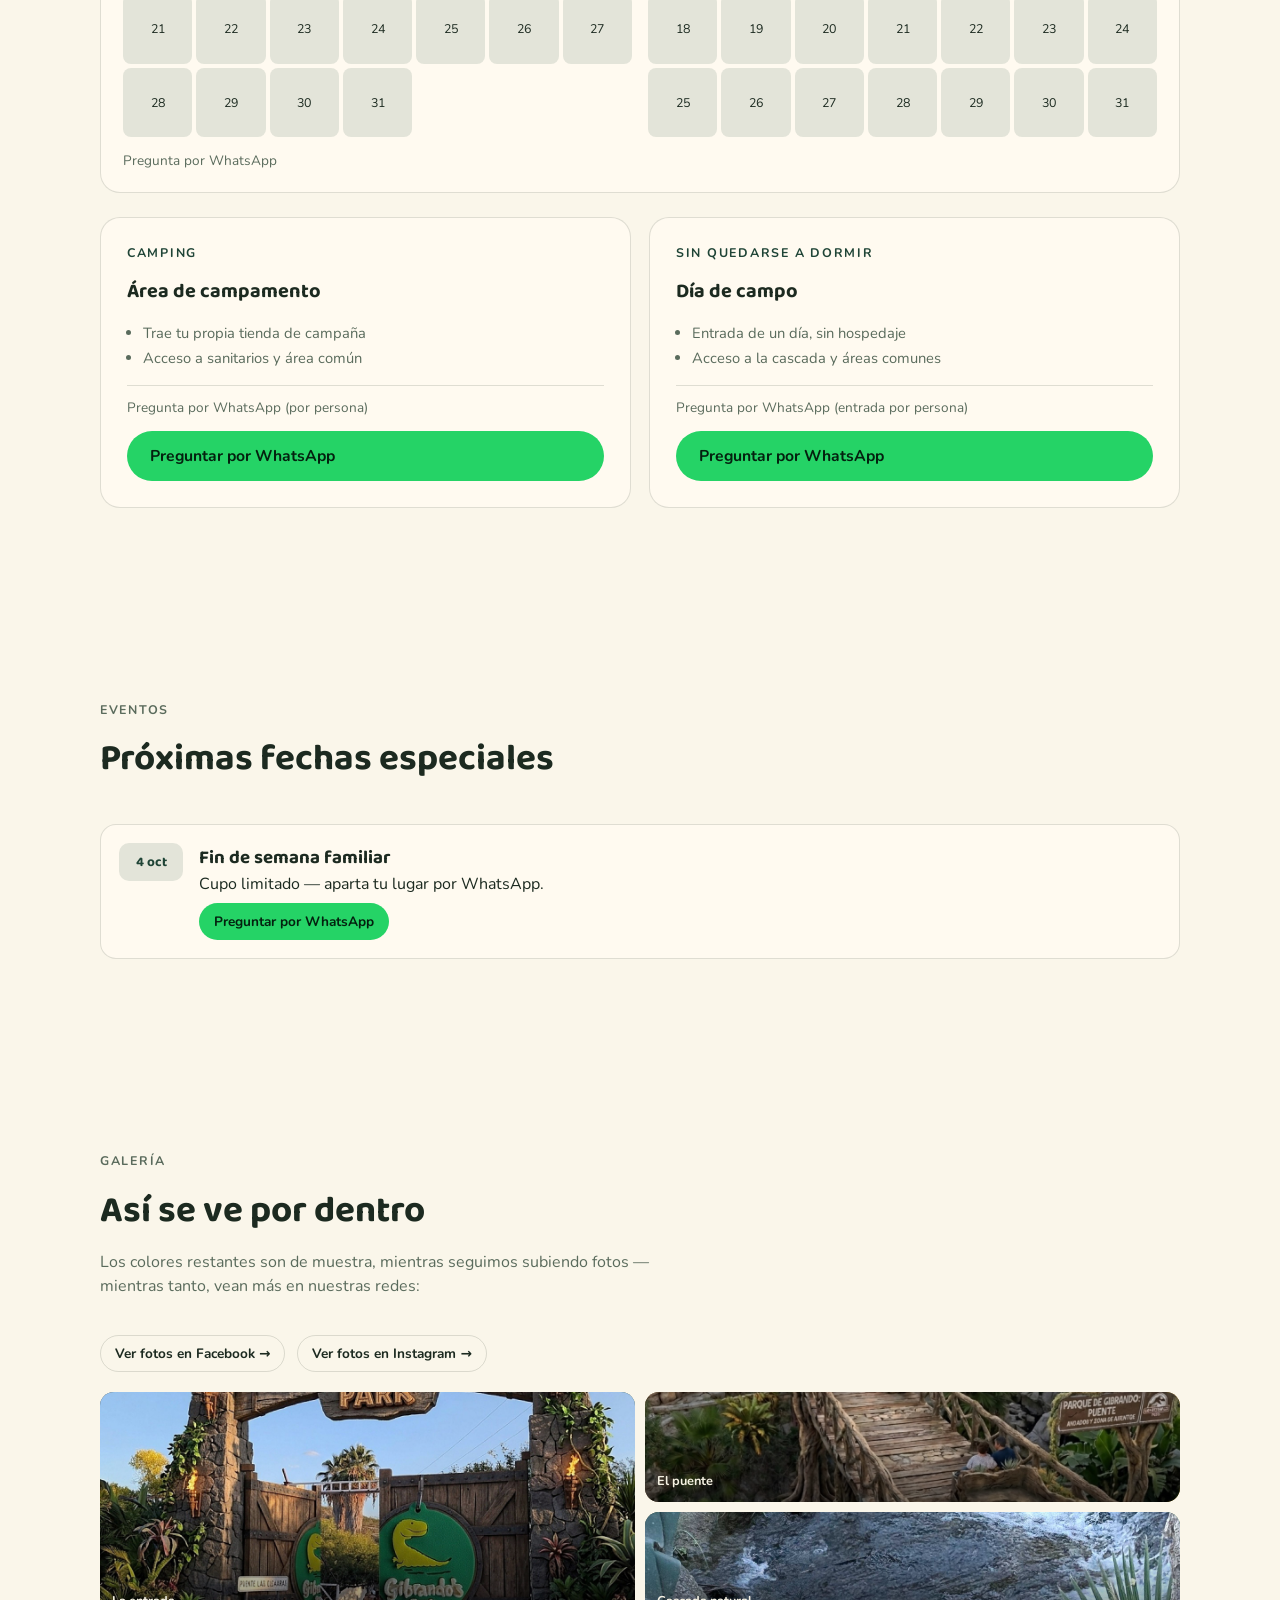
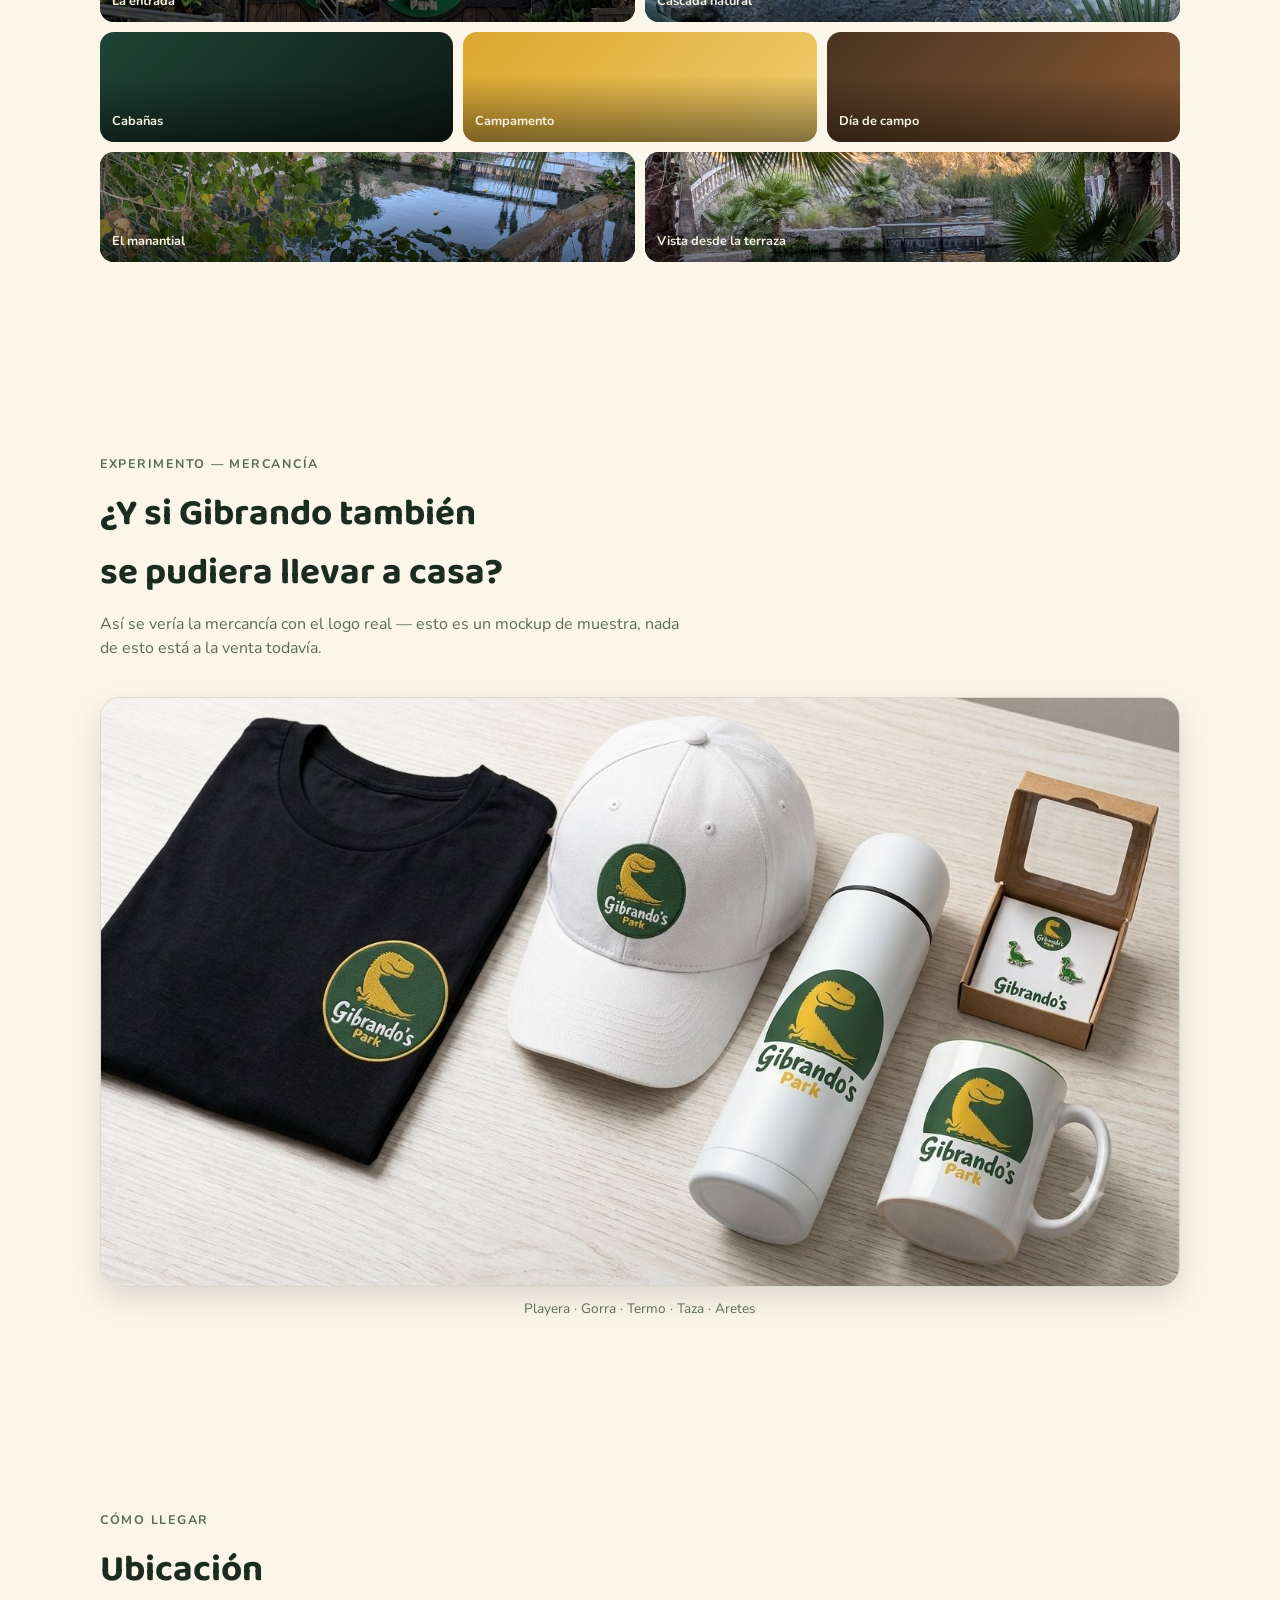
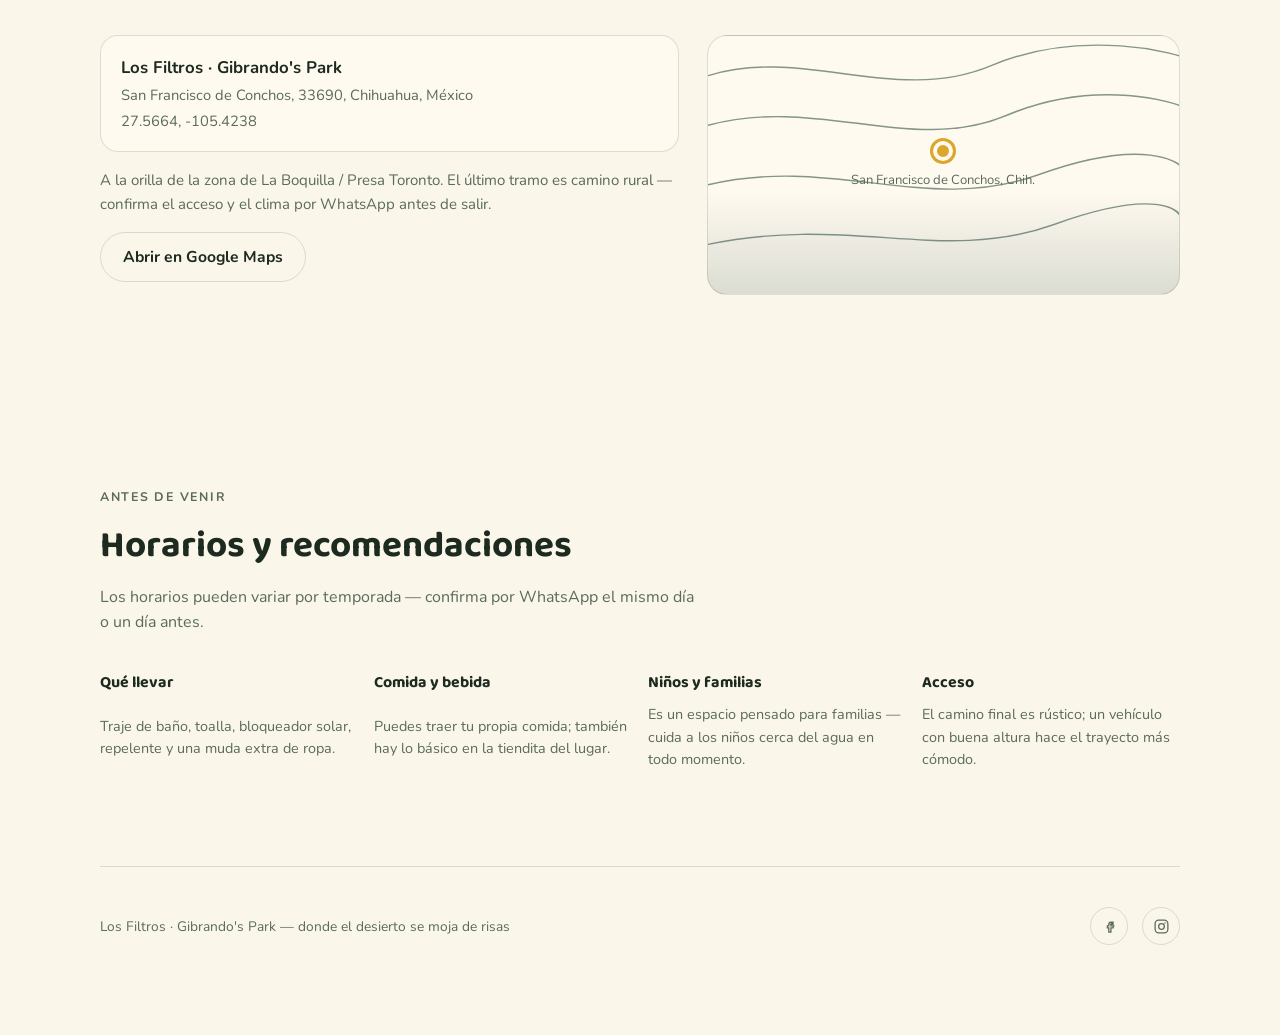
==== commit 01775794: "Add real gallery photos and merch mockup photo - Fill the "Cascada natural" gallery tile with an act" ====
--- a/index.html
+++ b/index.html
@@ -158,10 +158,12 @@
   <div class="gallery">
     <div class="tile g1"><img class="tile-img" src="foto-entrada.jpg" alt="Entrada de Gibrando's Park" loading="lazy"><span>La entrada</span></div>
     <div class="tile g2"><img class="tile-img" src="foto-puente.jpg" alt="Puente y andador de Gibrando's Park" loading="lazy"><span>El puente</span></div>
-    <div class="tile g3"><span>Cascada natural</span></div>
+    <div class="tile g3"><img class="tile-img" src="foto-cascada.jpg" alt="Cascada natural de Gibrando's Park" loading="lazy"><span>Cascada natural</span></div>
     <div class="tile g4"><span>Cabañas</span></div>
     <div class="tile g5"><span>Campamento</span></div>
     <div class="tile g6"><span>Día de campo</span></div>
+    <div class="tile g7"><img class="tile-img" src="foto-manantial.jpg" alt="El manantial de Gibrando's Park" loading="lazy"><span>El manantial</span></div>
+    <div class="tile g8"><img class="tile-img" src="foto-mirador.jpg" alt="Vista del agua desde la terraza" loading="lazy"><span>Vista desde la terraza</span></div>
   </div>
 </section>
 
@@ -169,58 +171,10 @@
   <div class="sec-head">
     <p class="eyebrow">Experimento — mercancía</p>
     <h2>¿Y si Gibrando también se pudiera llevar a casa?</h2>
-    <p>Esto es solo un concepto para ver cómo se vería con el logo real — nada de esto está a la venta todavía.</p>
-  </div>
-  <div class="merch-grid">
-    <div class="merch-card">
-      <svg class="merch-art" viewBox="0 0 200 200">
-        <defs><clipPath id="clip-shirt"><circle cx="100" cy="108" r="26"/></clipPath></defs>
-        <polygon points="60,70 30,92 46,118 62,96" fill="var(--crema-2)"/>
-        <polygon points="140,70 170,92 154,118 138,96" fill="var(--crema-2)"/>
-        <rect x="58" y="66" width="84" height="106" rx="8" fill="var(--surface)" stroke="var(--line)"/>
-        <path d="M84,66 Q100,84 116,66" fill="none" stroke="var(--line)" stroke-width="3"/>
-        <image href="logo.png" x="74" y="82" width="52" height="52" clip-path="url(#clip-shirt)"/>
-      </svg>
-      <h3>Playera</h3>
-    </div>
-    <div class="merch-card">
-      <svg class="merch-art" viewBox="0 0 200 200">
-        <defs><clipPath id="clip-cap"><circle cx="100" cy="90" r="22"/></clipPath></defs>
-        <path d="M38,112 Q40,55 100,50 Q160,55 162,112 Z" fill="var(--bosque)"/>
-        <ellipse cx="104" cy="114" rx="72" ry="15" fill="var(--bosque-2)"/>
-        <circle cx="100" cy="52" r="5" fill="var(--dorado)"/>
-        <image href="logo.png" x="78" y="68" width="44" height="44" clip-path="url(#clip-cap)"/>
-      </svg>
-      <h3>Gorra</h3>
-    </div>
-    <div class="merch-card">
-      <svg class="merch-art" viewBox="0 0 200 200">
-        <defs><clipPath id="clip-termo"><circle cx="100" cy="105" r="24"/></clipPath></defs>
-        <rect x="83" y="18" width="34" height="22" rx="6" fill="var(--dorado-2)"/>
-        <rect x="72" y="34" width="56" height="140" rx="22" fill="var(--dorado)"/>
-        <image href="logo.png" x="76" y="81" width="48" height="48" clip-path="url(#clip-termo)"/>
-      </svg>
-      <h3>Termo</h3>
-    </div>
-    <div class="merch-card">
-      <svg class="merch-art" viewBox="0 0 200 200">
-        <defs><clipPath id="clip-taza"><circle cx="96" cy="104" r="24"/></clipPath></defs>
-        <path d="M138,82 Q170,82 170,106 Q170,130 138,130" fill="none" stroke="var(--bosque)" stroke-width="11"/>
-        <rect x="58" y="62" width="80" height="88" rx="8" fill="var(--bosque)"/>
-        <image href="logo.png" x="72" y="80" width="48" height="48" clip-path="url(#clip-taza)"/>
-      </svg>
-      <h3>Taza</h3>
-    </div>
-    <div class="merch-card">
-      <svg class="merch-art" viewBox="0 0 200 200">
-        <defs><clipPath id="clip-arete"><circle cx="100" cy="120" r="18"/></clipPath></defs>
-        <circle cx="100" cy="80" r="8" fill="none" stroke="var(--dorado)" stroke-width="4"/>
-        <line x1="100" y1="88" x2="100" y2="100" stroke="var(--dorado)" stroke-width="3"/>
-        <image href="logo.png" x="82" y="102" width="36" height="36" clip-path="url(#clip-arete)"/>
-      </svg>
-      <h3>Aretes</h3>
-    </div>
-  </div>
+    <p>Así se vería la mercancía con el logo real — esto es un mockup de muestra, nada de esto está a la venta todavía.</p>
+  </div>
+  <img class="merch-photo" src="merch-mockup.jpg" alt="Playera, gorra, termo, taza y aretes con el logo de Gibrando's Park" loading="lazy">
+  <p class="merch-caption">Playera · Gorra · Termo · Taza · Aretes</p>
 </section>
 
 <section class="container" id="llegar" data-reveal>
--- a/styles.css
+++ b/styles.css
@@ -117,7 +117,9 @@
 .tile.g4{ grid-column:span 2; grid-row:span 1; background:linear-gradient(135deg,#1f4436,#0d1a15); }
 .tile.g5{ grid-column:span 2; grid-row:span 1; background:linear-gradient(135deg,#dba62c,#f0cd6e); }
 .tile.g6{ grid-column:span 2; grid-row:span 1; background:linear-gradient(135deg,#4a3420,#8a5a34); }
-@media (max-width:720px){ .gallery{ grid-template-columns:repeat(2,1fr); grid-auto-rows:120px; } .tile.g1{ grid-column:span 2; grid-row:span 2; } .tile.g2,.tile.g3,.tile.g4,.tile.g5,.tile.g6{ grid-column:span 1; grid-row:span 1; } }
+.tile.g7{ grid-column:span 3; grid-row:span 1; background:linear-gradient(135deg,#16332a,#2d5c48 65%,#6fae8e); }
+.tile.g8{ grid-column:span 3; grid-row:span 1; background:linear-gradient(135deg,#122019,#1f4436 40%,#2d5c48 72%); }
+@media (max-width:720px){ .gallery{ grid-template-columns:repeat(2,1fr); grid-auto-rows:120px; } .tile.g1{ grid-column:span 2; grid-row:span 2; } .tile.g2,.tile.g3,.tile.g4,.tile.g5,.tile.g6,.tile.g7,.tile.g8{ grid-column:span 1; grid-row:span 1; } }
 
 .moments-grid{ display:grid; grid-template-columns:repeat(auto-fit,minmax(240px,1fr)); gap:16px; }
 .moment-card{ border-radius:20px; padding:26px; min-height:170px; display:grid; align-content:end; gap:10px; color:#f5f1e3; position:relative; overflow:hidden; }
@@ -175,6 +177,8 @@
 .merch-card{ background:var(--surface); border:1px solid var(--line); border-radius:18px; padding:14px; display:grid; gap:8px; justify-items:center; text-align:center; }
 .merch-art{ width:100%; max-width:160px; aspect-ratio:1; }
 .merch-card h3{ font-size:.95rem; }
+.merch-photo{ width:100%; border-radius:20px; border:1px solid var(--line); box-shadow:0 12px 30px rgba(0,0,0,.12); display:block; }
+.merch-caption{ text-align:center; margin-top:12px; font-size:.85rem; color:var(--ink-soft); }
 
 .llegar{ display:grid; grid-template-columns:1.1fr .9fr; gap:28px; align-items:stretch; }
 .llegar-info{ display:grid; gap:16px; align-content:start; }
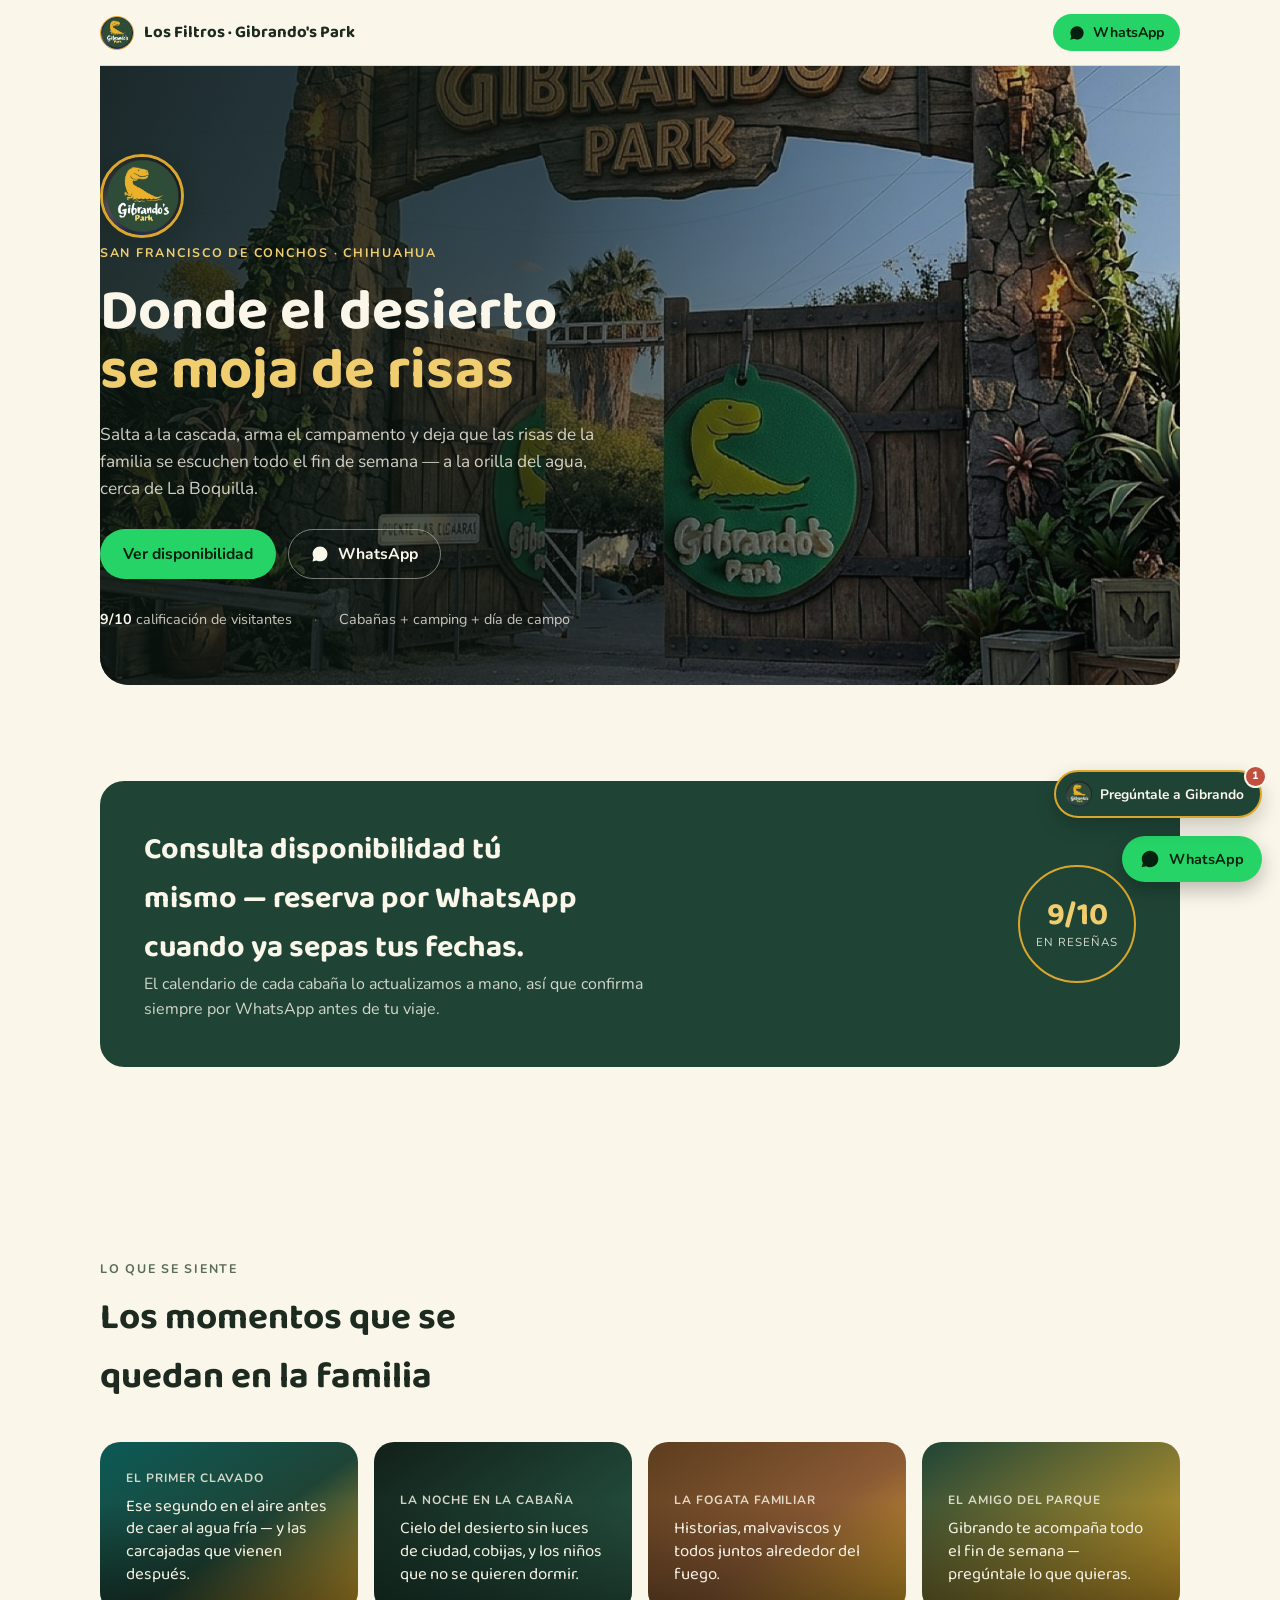
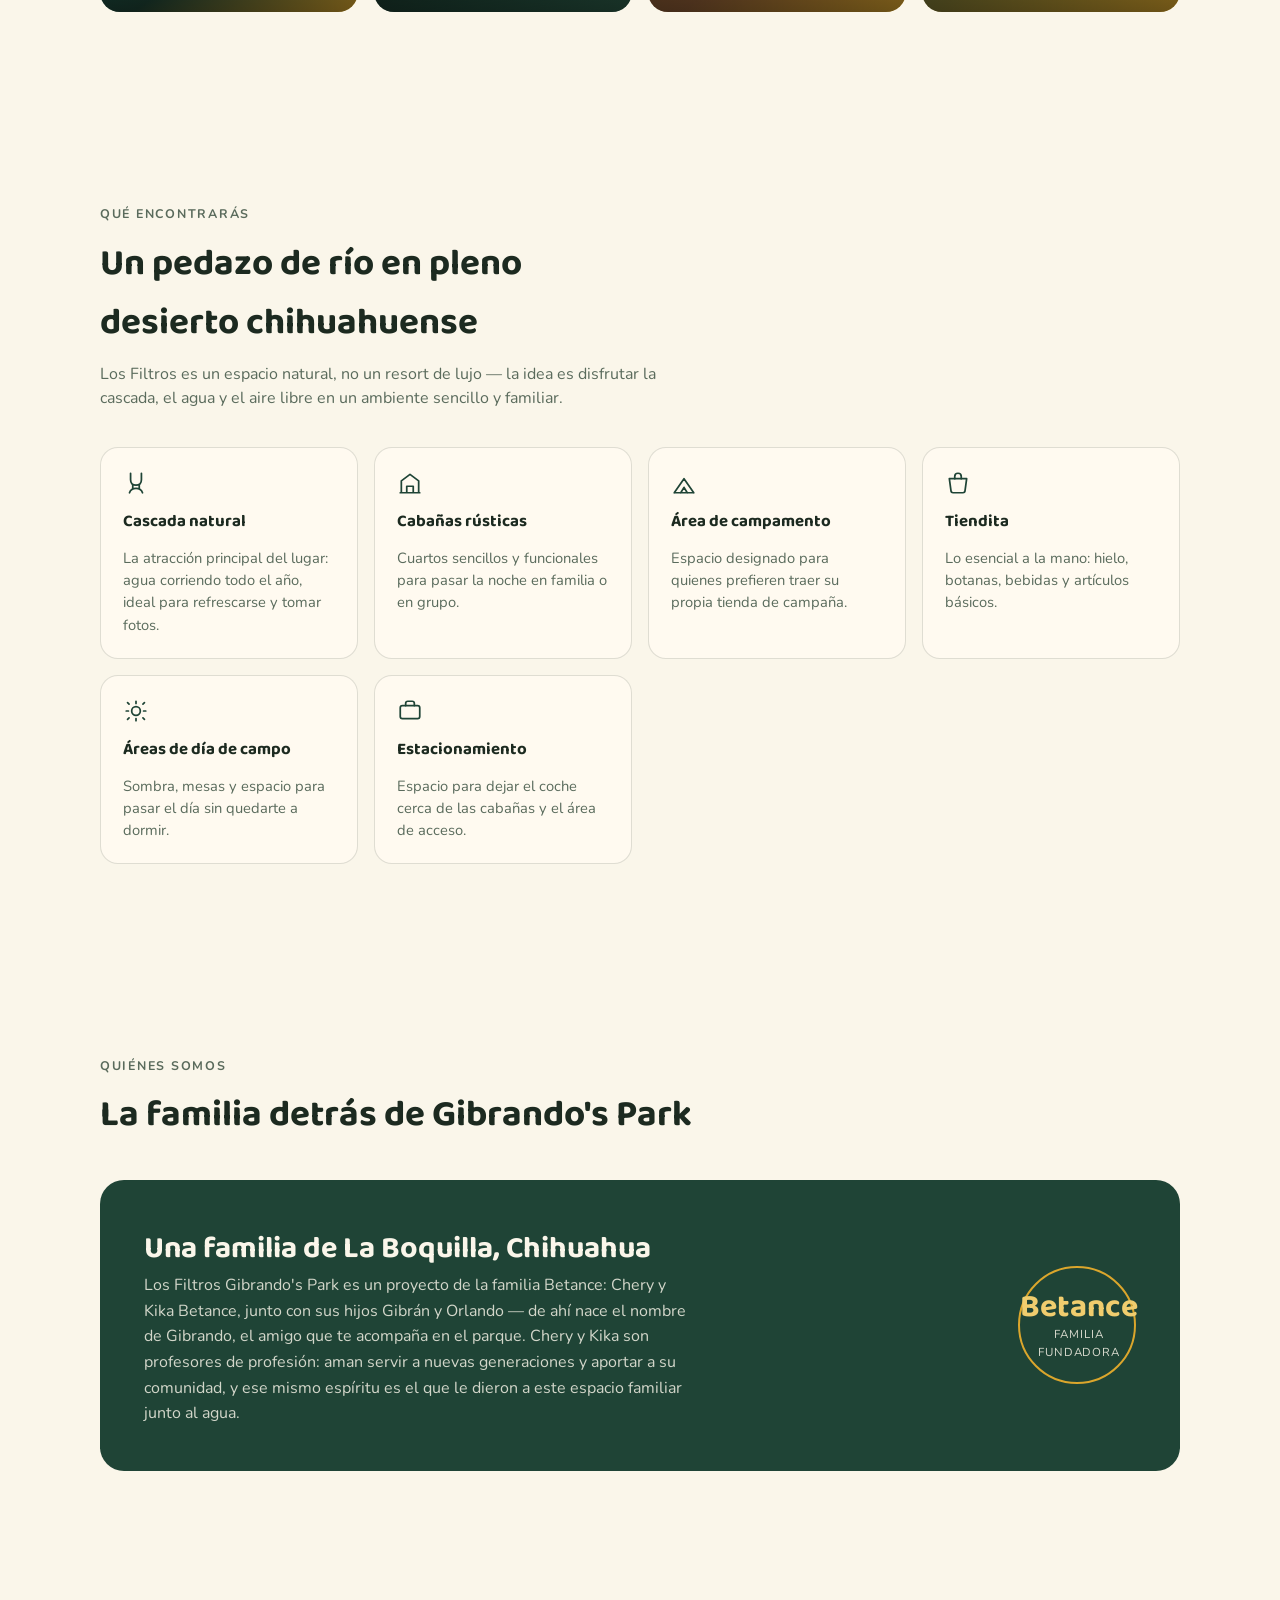
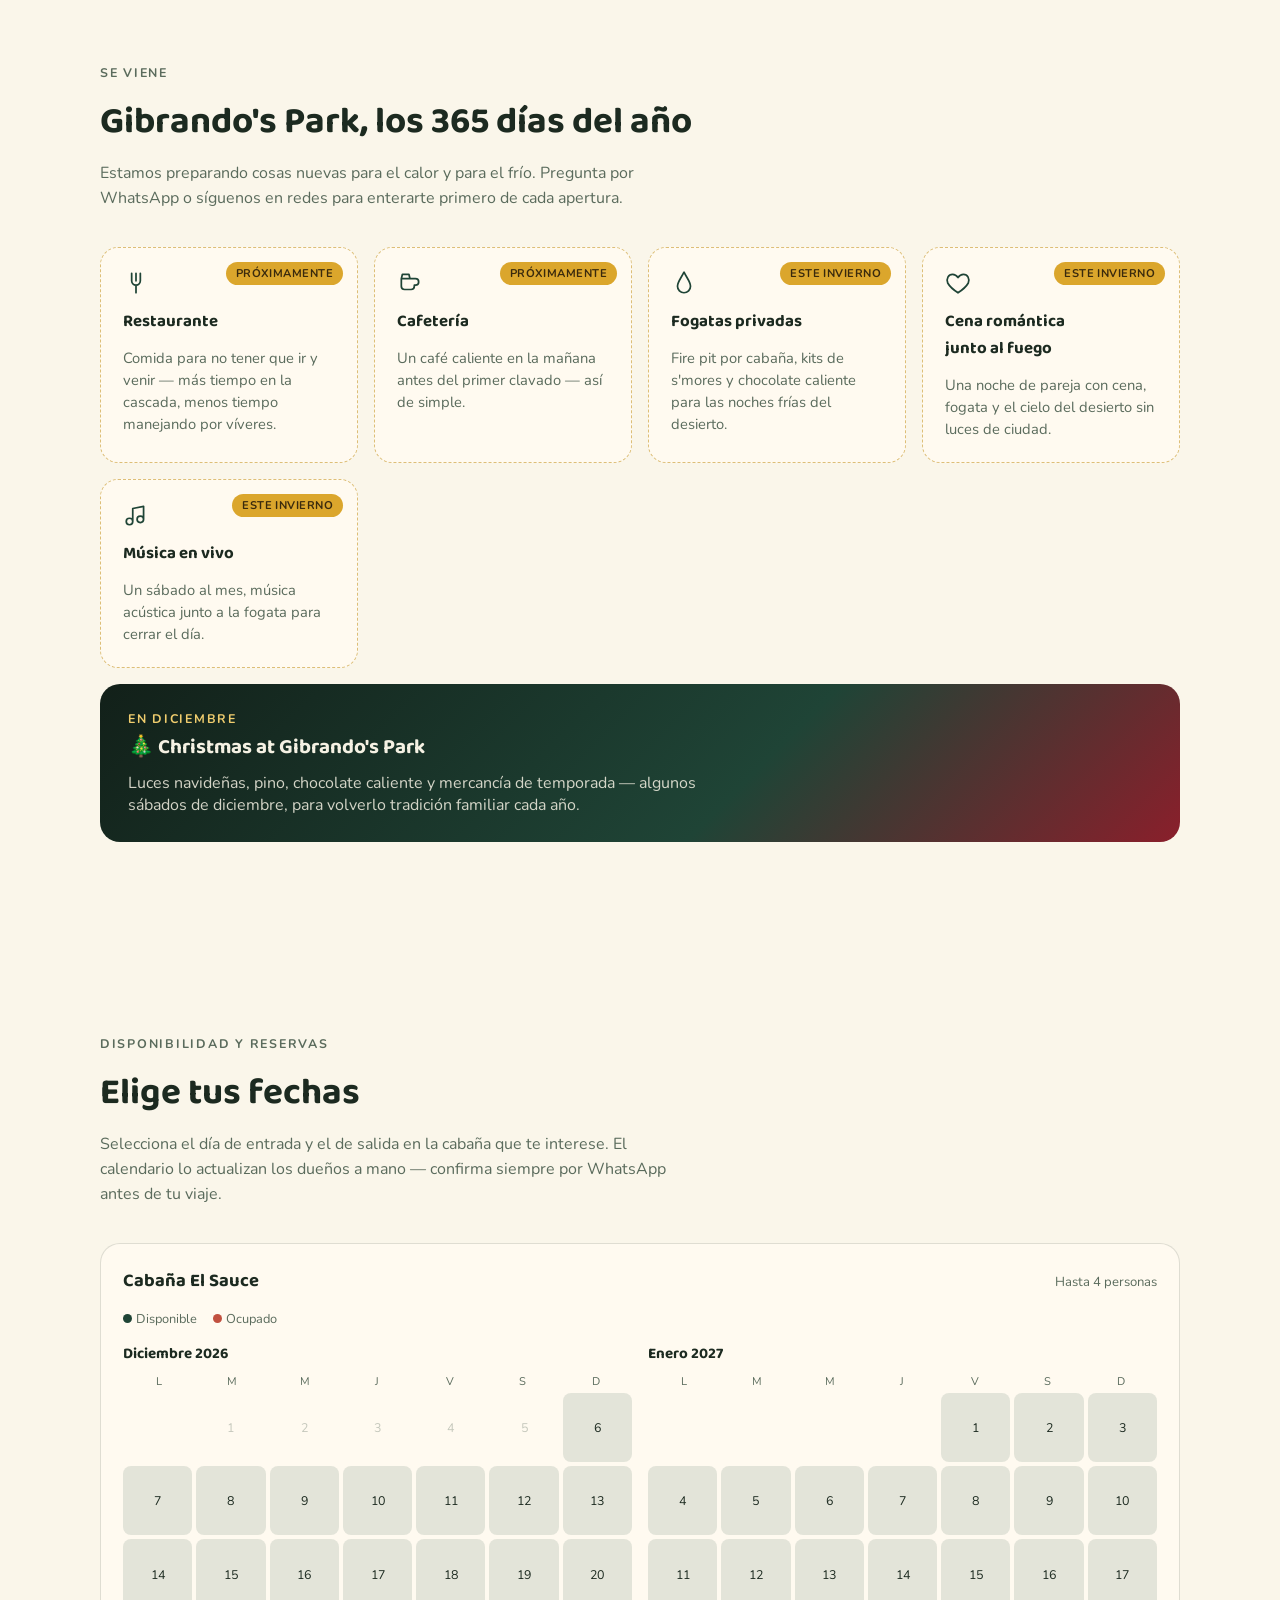
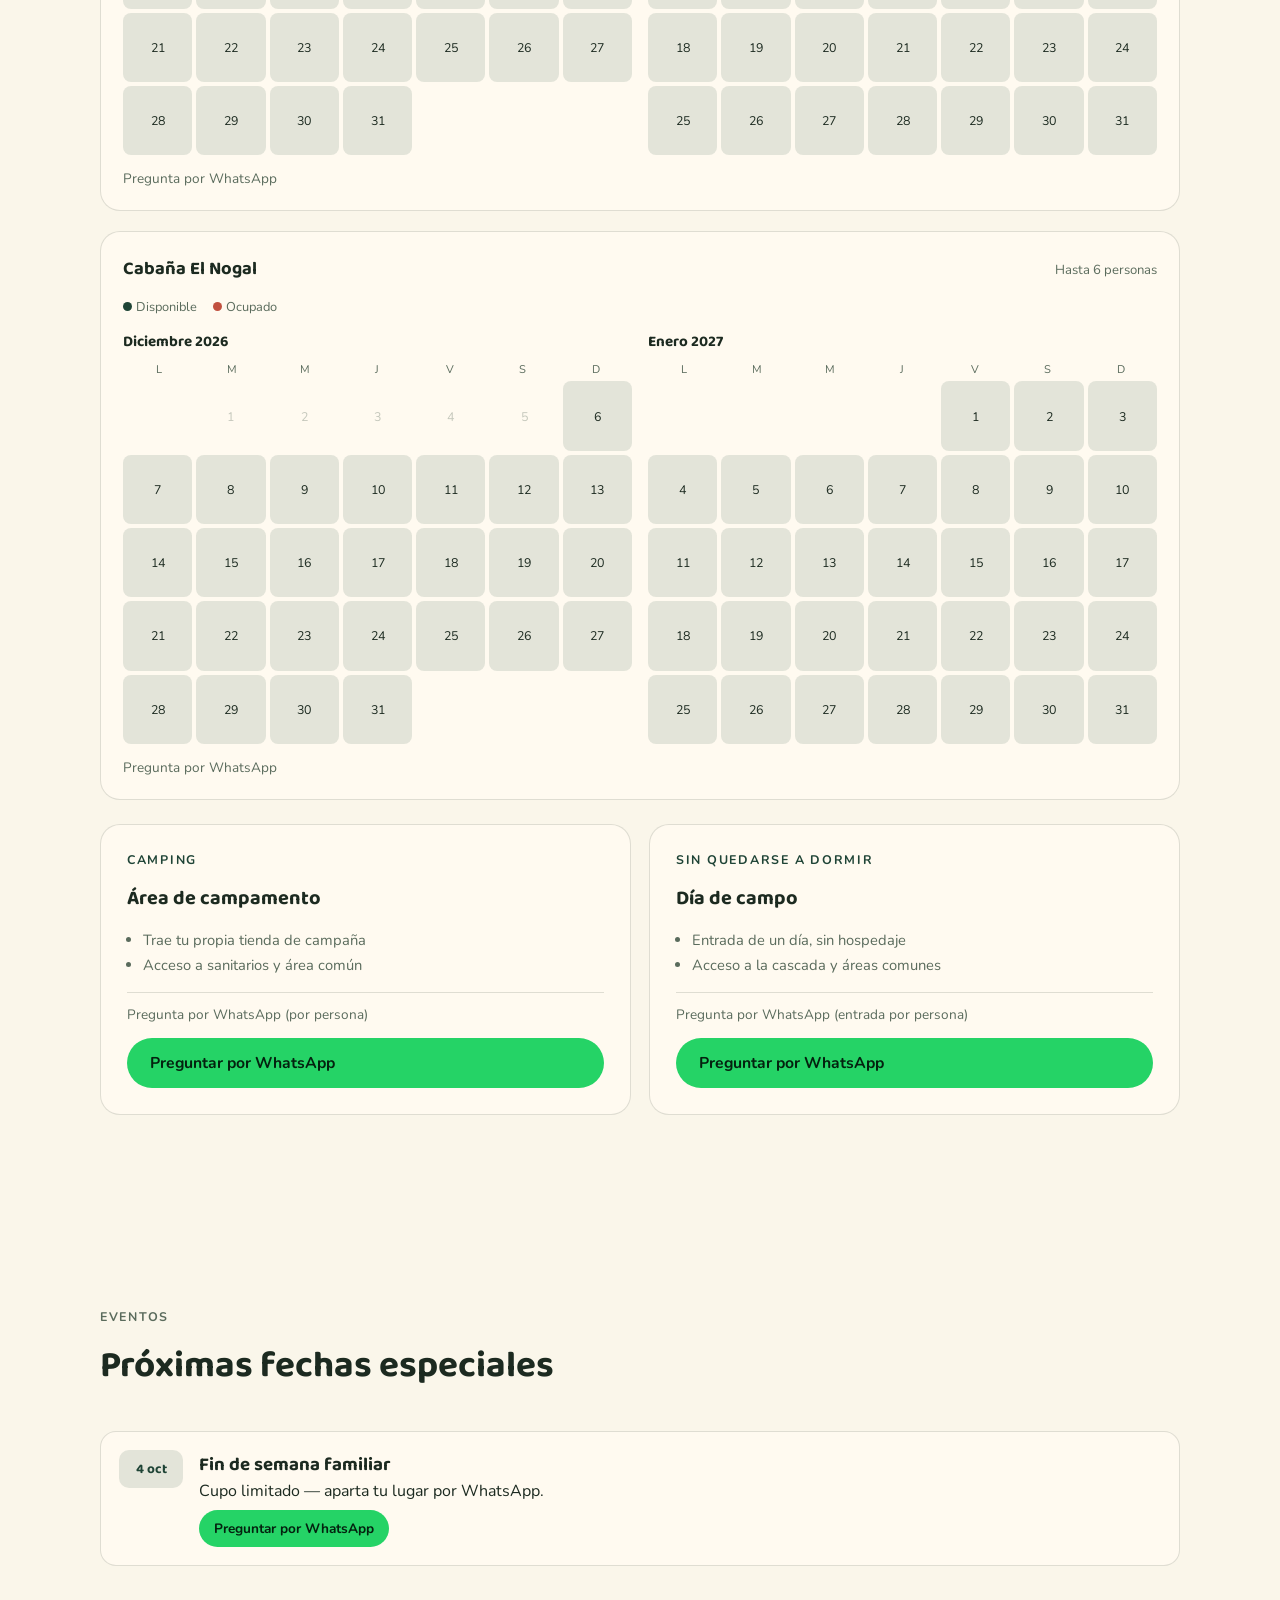
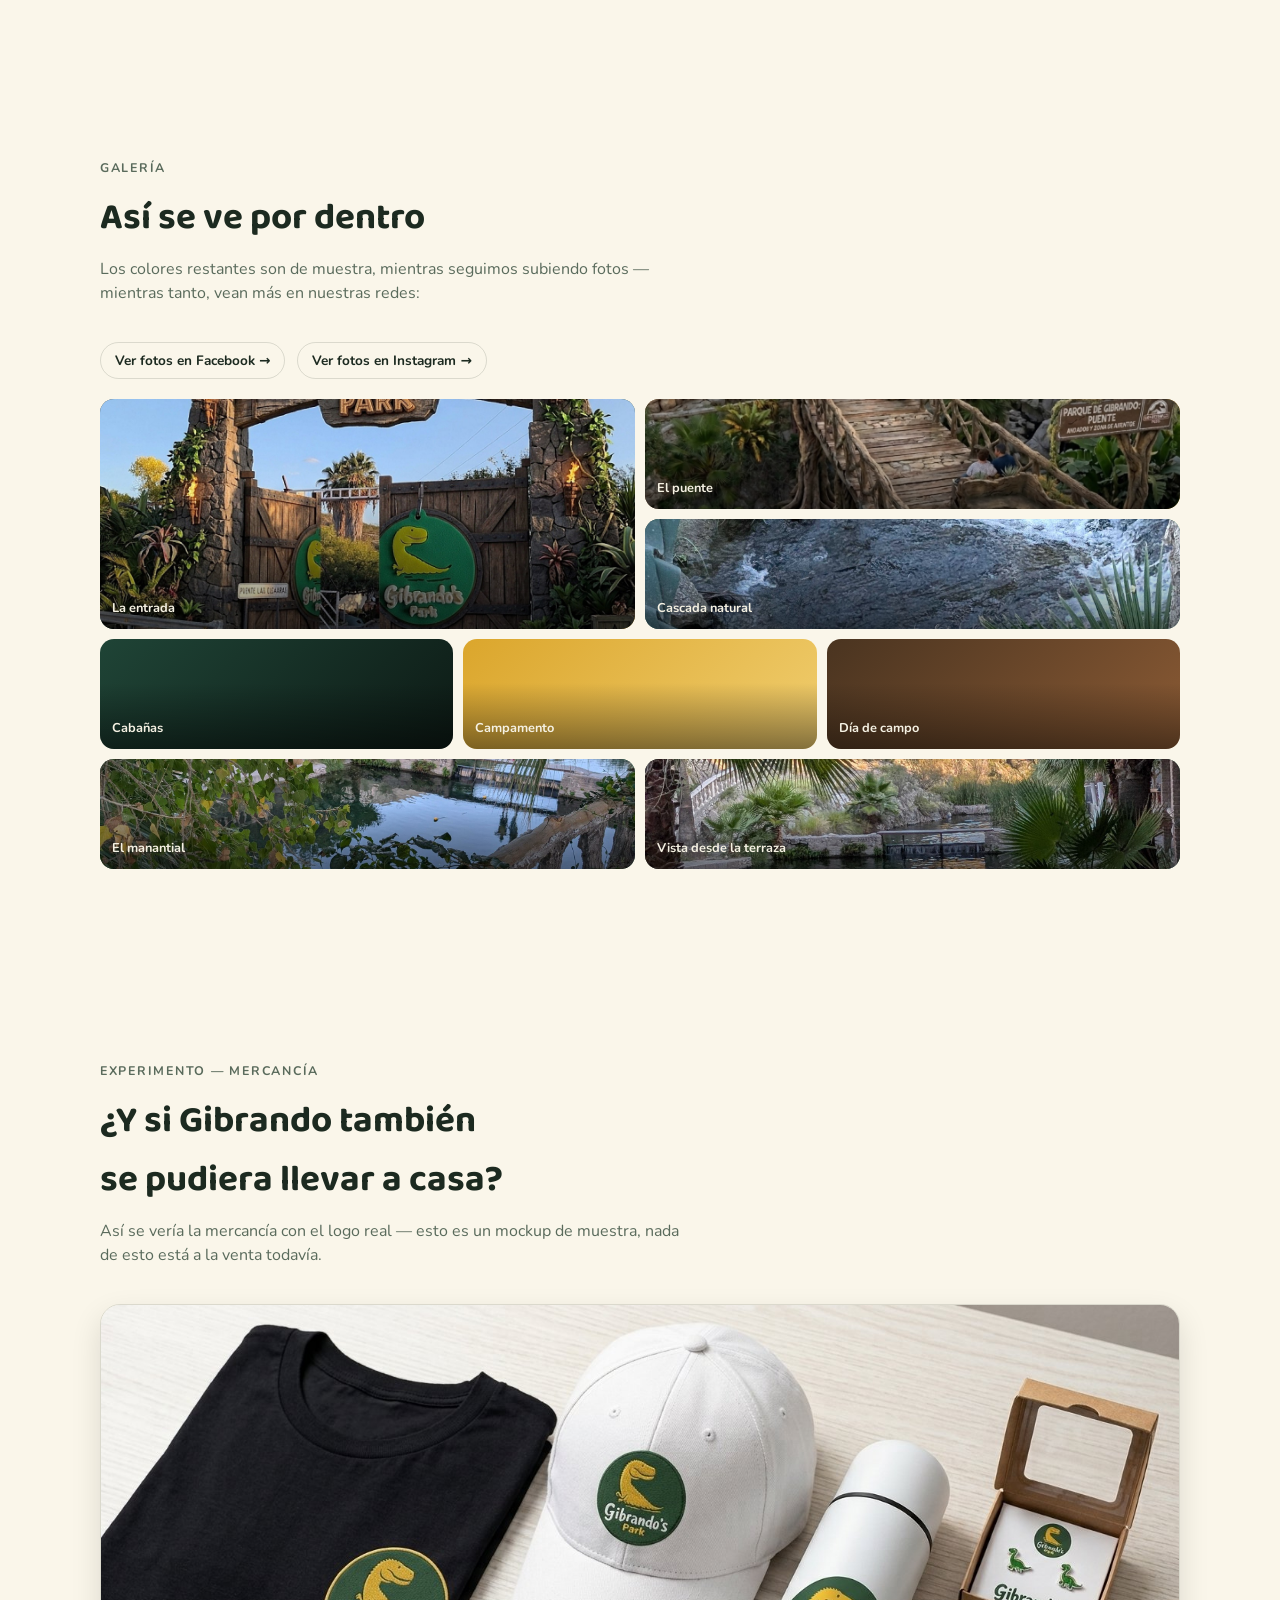
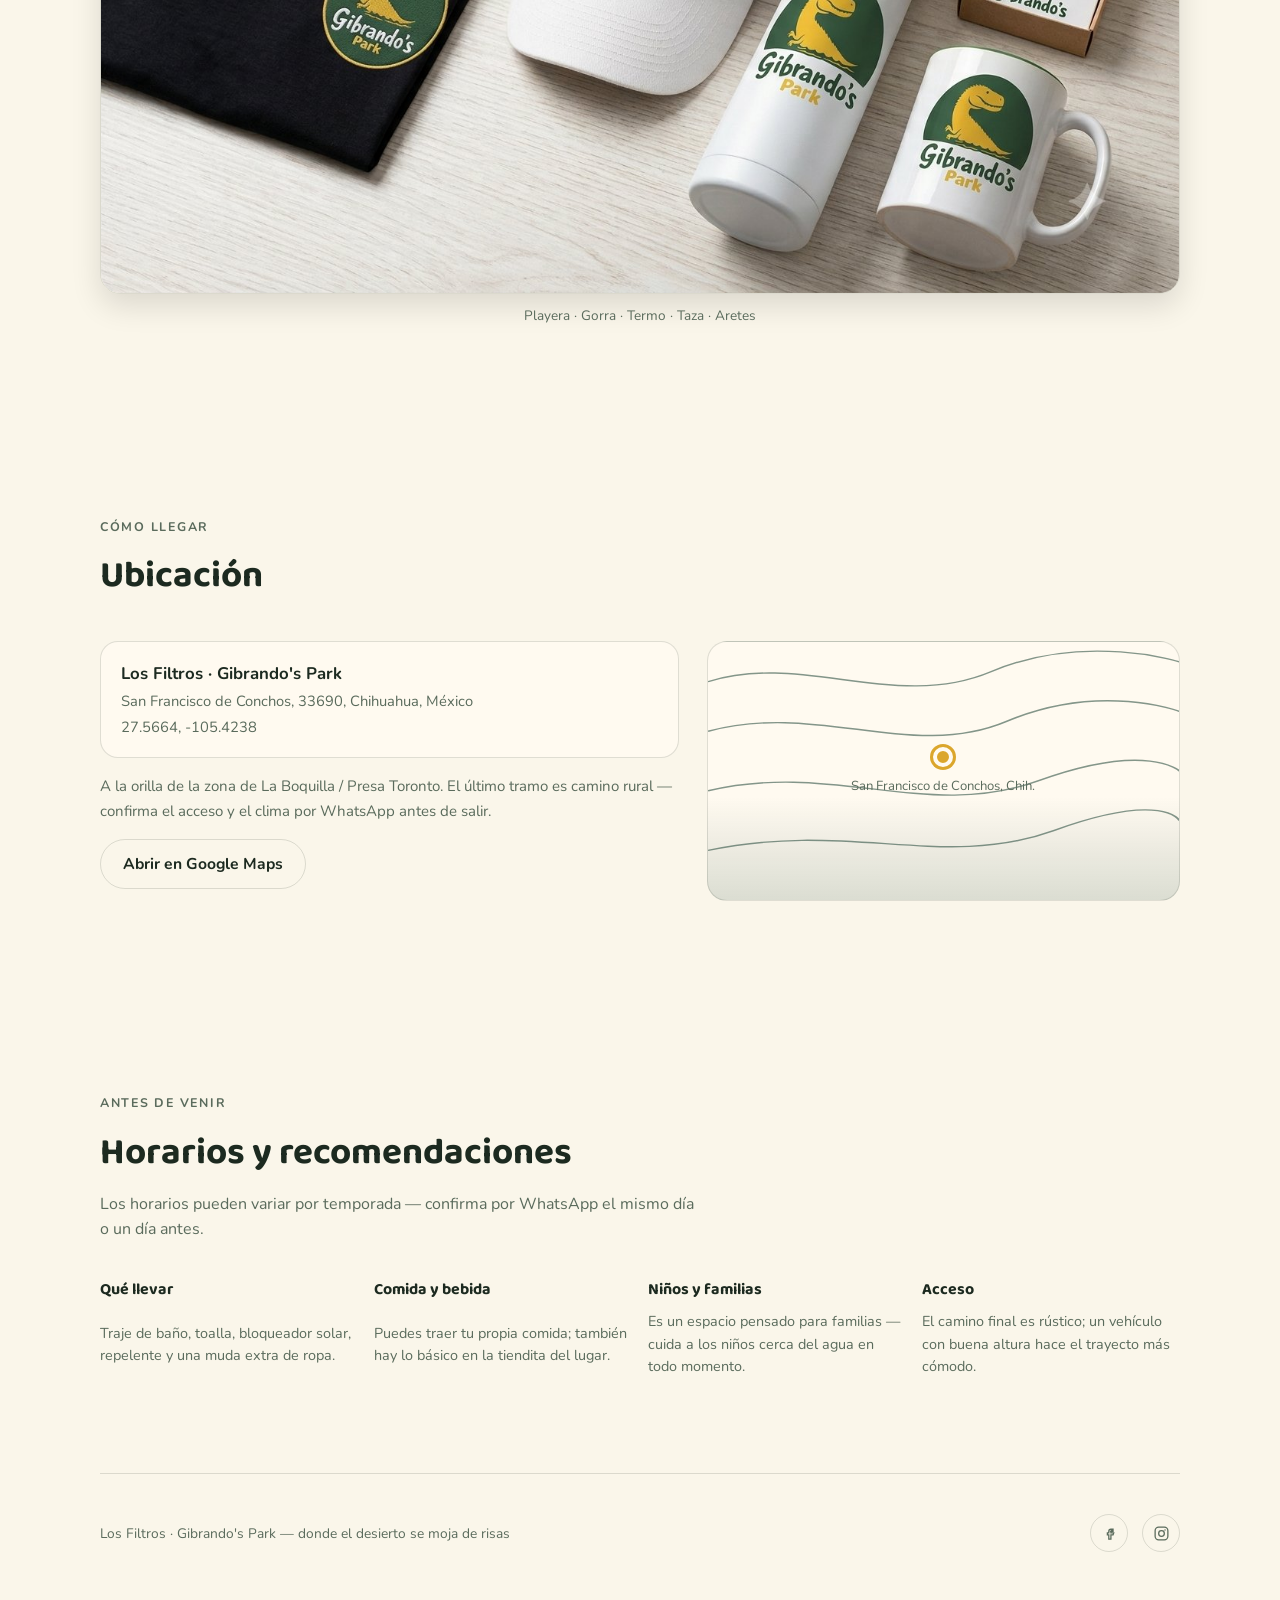
==== commit def77ae6: "Add "Quiénes somos" section about the Betance family Introduces the family behind the park: Chery an" ====
--- a/index.html
+++ b/index.html
@@ -97,6 +97,20 @@
   </div>
 </section>
 
+<section class="container" id="historia" data-reveal>
+  <div class="sec-head">
+    <p class="eyebrow">Quiénes somos</p>
+    <h2>La familia detrás de Gibrando's Park</h2>
+  </div>
+  <div class="band">
+    <div>
+      <h2>Una familia de La Boquilla, Chihuahua</h2>
+      <p>Los Filtros Gibrando's Park es un proyecto de la familia Betance: Chery y Kika Betance, junto con sus hijos Gibrán y Orlando — de ahí nace el nombre de Gibrando, el amigo que te acompaña en el parque. Chery y Kika son profesores de profesión: aman servir a nuevas generaciones y aportar a su comunidad, y ese mismo espíritu es el que le dieron a este espacio familiar junto al agua.</p>
+    </div>
+    <div class="band-badge"><div><b>Betance</b><br><span>familia fundadora</span></div></div>
+  </div>
+</section>
+
 <section class="container" id="proximamente" data-reveal>
   <div class="sec-head">
     <p class="eyebrow">Se viene</p>
